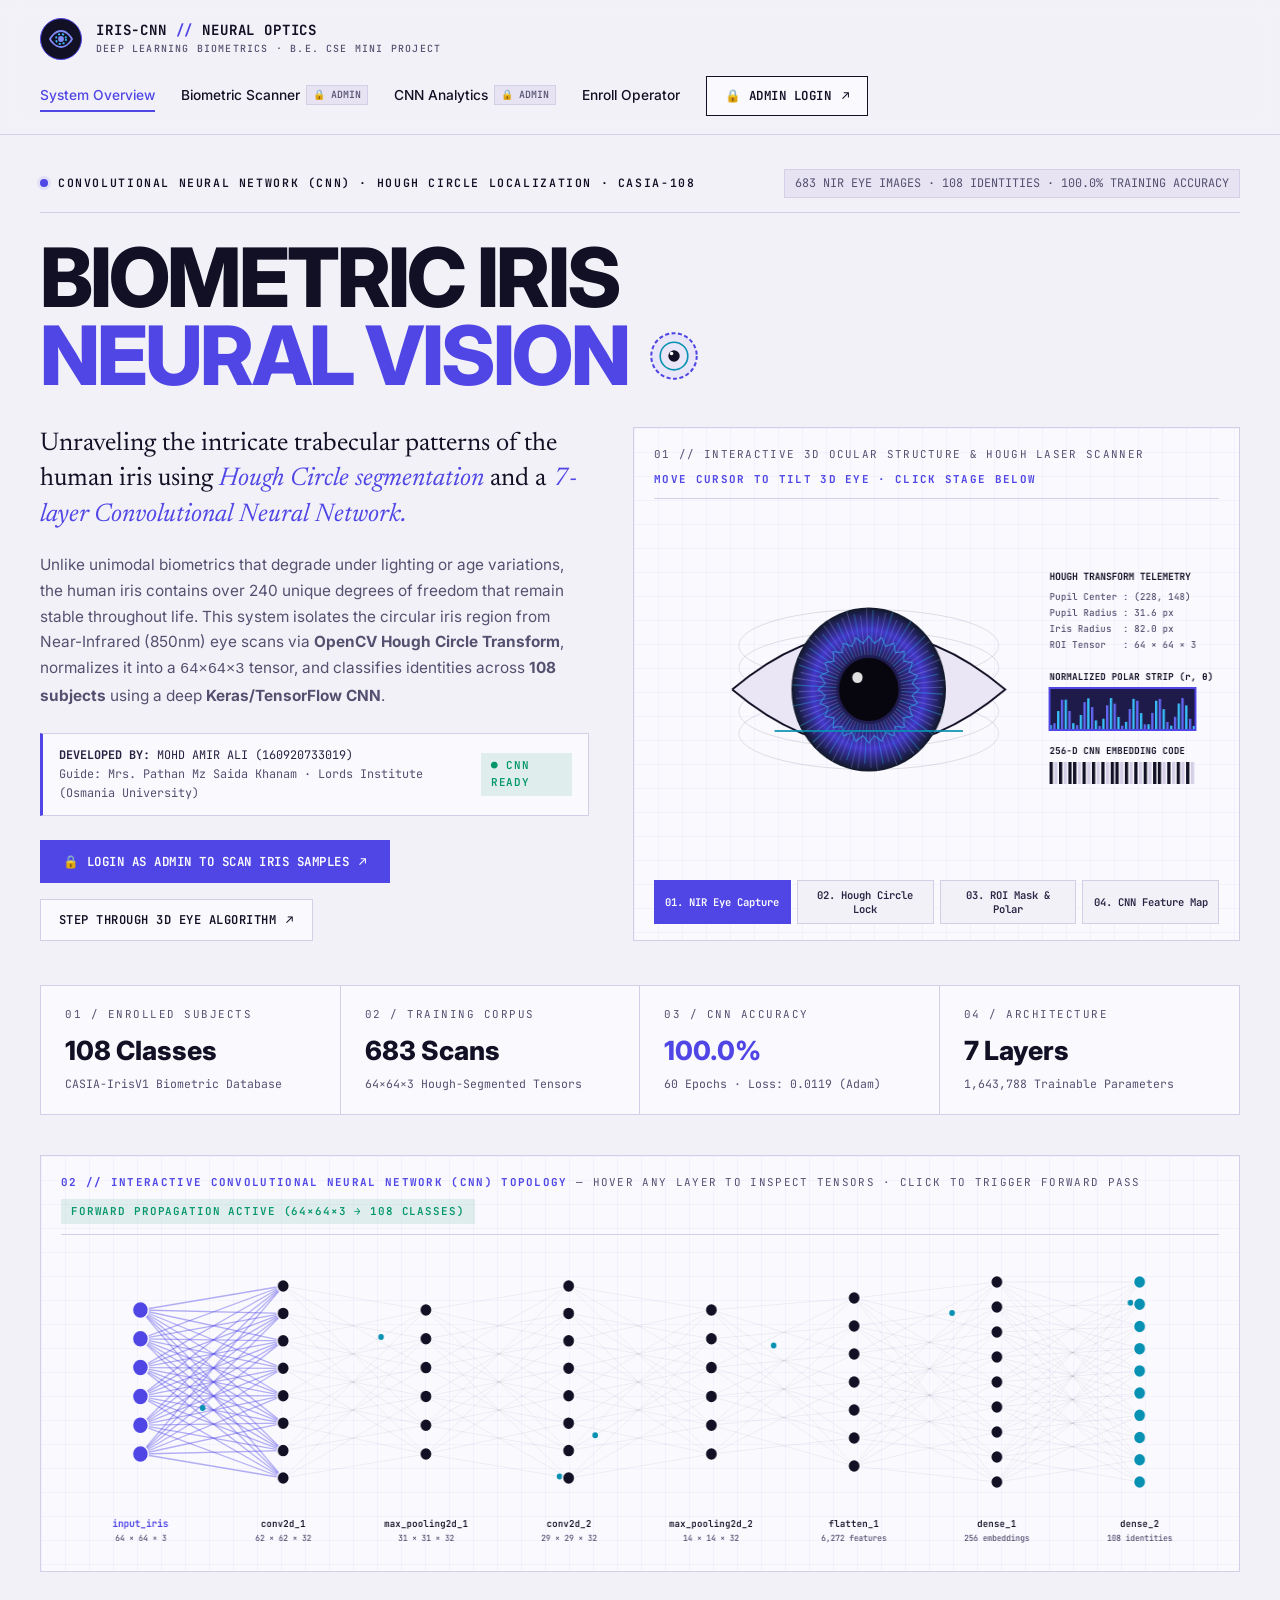
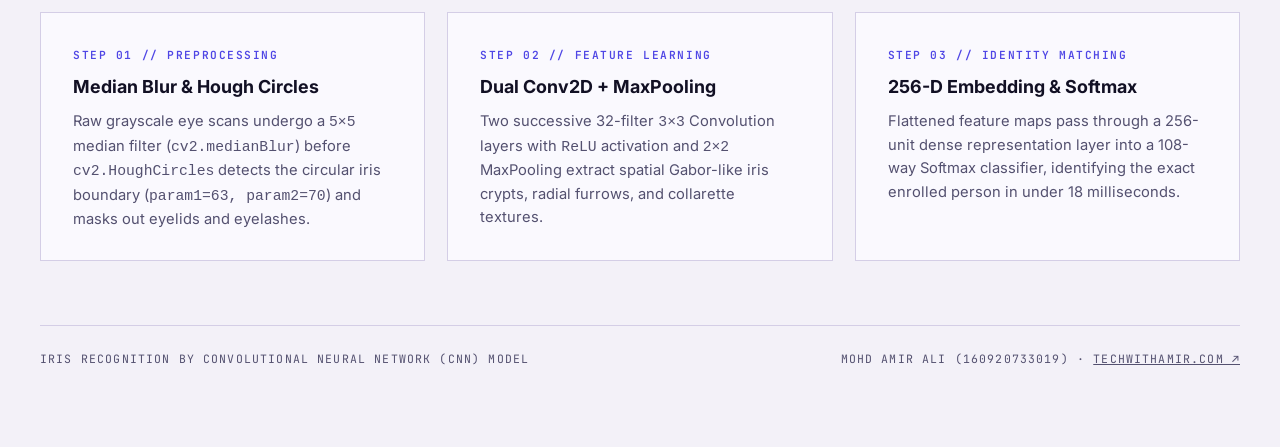
==== Launch_Iris_Dashboard.html @ 8cda31ec "Initial commit: Upgrade Iris Recognition CNN platform with interactive 3D Eye Scanner, 7-Layer CNN V" ====
<!DOCTYPE html>
<html lang="en">
<head>
  <meta charset="utf-8" />
  <meta name="viewport" content="width=device-width, initial-scale=1.0" />
  <title>IRIS-CNN // Biometric Iris Recognition by Convolutional Neural Network</title>
  <style>
@import url('https://fonts.googleapis.com/css2?family=Inter:wght@400;500;600;700;800;900&family=Newsreader:ital,opsz,wght@0,6..72,400;0,6..72,500;0,6..72,600;1,6..72,400;1,6..72,500&family=JetBrains+Mono:wght@400;500;600;700&display=swap');

:root {
  /* Biometric Neural-Optics Palette (Distinct from both techwithamir.com & WSN-CHAIN) */
  --bg-primary: #F3F1F8;         /* Optical Alabaster-Lavender Mist */
  --bg-surface: #FAF9FE;         /* Pure Frosted Violet-White Surface */
  --bg-elevated: #E7E3F3;        /* Soft Neural Iris Tint */
  --ink-dark: #121024;           /* Deep Neural Obsidian */
  --ink-soft: #262342;           /* Indigo-Charcoal */
  --accent-indigo: #4F46E5;      /* Electric Iris Indigo */
  --accent-indigo-hover: #3730A3;
  --accent-indigo-soft: rgba(79, 70, 229, 0.10);
  --accent-cyan: #0891B2;        /* Optical Laser Cyan */
  --accent-cyan-soft: rgba(8, 145, 178, 0.10);
  --verified-emerald: #059669;
  --verified-bg: rgba(5, 150, 105, 0.11);
  --spoof-crimson: #E11D48;
  --spoof-bg: rgba(225, 29, 72, 0.11);
  --slate-muted: #545170;
  --border-hairline: #D4CEE6;
  --border-strong: #B8B0D4;
  --font-sans: 'Inter', -apple-system, BlinkMacSystemFont, 'Segoe UI', Roboto, sans-serif;
  --font-serif: 'Newsreader', 'Georgia', 'Times New Roman', serif;
  --font-mono: 'JetBrains Mono', 'SFMono-Regular', Menlo, Monaco, Consolas, monospace;
}

* {
  box-sizing: border-box;
  margin: 0;
  padding: 0;
}

html, body {
  background-color: var(--bg-primary);
  color: var(--ink-dark);
  font-family: var(--font-sans);
  -webkit-font-smoothing: antialiased;
  line-height: 1.6;
  min-height: 100vh;
}

a {
  color: inherit;
  text-decoration: none;
  transition: all 0.2s ease;
}

/* ==========================================================================
   ADMIN SESSION BAR (Unlocked upon Biometric Admin Login)
   ========================================================================== */
.admin-session-bar {
  background-color: var(--ink-dark);
  color: #E0E7FF;
  font-family: var(--font-mono);
  font-size: 0.74rem;
  letter-spacing: 0.08em;
  padding: 9px 40px;
  border-bottom: 1px solid rgba(99, 102, 241, 0.4);
}

.admin-session-inner {
  max-width: 1340px;
  margin: 0 auto;
  display: flex;
  align-items: center;
  justify-content: space-between;
  flex-wrap: wrap;
  gap: 12px;
}

.admin-badge-pill {
  display: inline-flex;
  align-items: center;
  gap: 8px;
  background-color: rgba(79, 70, 229, 0.28);
  color: #A5B4FC;
  padding: 3px 10px;
  border: 1px solid rgba(165, 180, 252, 0.4);
  font-weight: 600;
}

.pulse-dot {
  width: 7px;
  height: 7px;
  border-radius: 50%;
  background-color: #38BDF8;
  display: inline-block;
  box-shadow: 0 0 8px #38BDF8;
}

/* ==========================================================================
   PROJECT HEADER
   ========================================================================== */
.site-header {
  border-bottom: 1px solid var(--border-hairline);
  background-color: rgba(243, 241, 248, 0.92);
  backdrop-filter: blur(8px);
  position: sticky;
  top: 0;
  z-index: 100;
}

.header-inner {
  max-width: 1340px;
  margin: 0 auto;
  padding: 18px 40px;
  display: flex;
  align-items: center;
  justify-content: space-between;
  flex-wrap: wrap;
  gap: 16px;
}

.brand-lockup {
  display: flex;
  align-items: center;
  gap: 14px;
  cursor: pointer;
}

.project-iris-icon {
  width: 42px;
  height: 42px;
  background-color: var(--ink-dark);
  border: 1.5px solid var(--accent-indigo);
  border-radius: 50%;
  display: flex;
  align-items: center;
  justify-content: center;
  color: #818CF8;
  flex-shrink: 0;
}

.brand-text {
  display: flex;
  flex-direction: column;
}

.brand-name {
  font-family: var(--font-mono);
  font-size: 0.88rem;
  font-weight: 700;
  letter-spacing: 0.06em;
  text-transform: uppercase;
  color: var(--ink-dark);
  line-height: 1.2;
}

.brand-name .slash-accent {
  color: var(--accent-indigo);
}

.brand-tagline {
  font-family: var(--font-mono);
  font-size: 0.62rem;
  font-weight: 500;
  letter-spacing: 0.12em;
  text-transform: uppercase;
  color: var(--slate-muted);
  margin-top: 2px;
}

.site-nav {
  display: flex;
  align-items: center;
  gap: 26px;
  flex-wrap: wrap;
}

.nav-link {
  font-size: 0.86rem;
  font-weight: 500;
  color: var(--ink-dark);
  padding: 4px 0;
  border-bottom: 2px solid transparent;
  display: inline-flex;
  align-items: center;
  gap: 6px;
  cursor: pointer;
}

.nav-link:hover,
.nav-link.active {
  color: var(--accent-indigo);
  border-bottom-color: var(--accent-indigo);
}

.nav-lock-tag {
  font-family: var(--font-mono);
  font-size: 0.62rem;
  padding: 1px 6px;
  background-color: var(--bg-elevated);
  color: var(--slate-muted);
  border: 1px solid var(--border-hairline);
}

.nav-cta {
  display: inline-flex;
  align-items: center;
  gap: 10px;
  padding: 9px 18px;
  border: 1px solid var(--ink-dark);
  font-family: var(--font-mono);
  font-size: 0.78rem;
  font-weight: 600;
  letter-spacing: 0.04em;
  text-transform: uppercase;
  color: var(--ink-dark);
  background: var(--bg-surface);
  cursor: pointer;
}

.nav-cta:hover,
.nav-cta.admin-active {
  border-color: var(--accent-indigo);
  background-color: var(--accent-indigo);
  color: #FFFFFF;
}

/* ==========================================================================
   MAIN CONTAINER & HERO
   ========================================================================== */
.page-container {
  max-width: 1340px;
  margin: 0 auto;
  padding: 34px 40px 80px;
}

.eyebrow-bar {
  display: flex;
  align-items: center;
  justify-content: space-between;
  margin-bottom: 26px;
  flex-wrap: wrap;
  gap: 12px;
  padding-bottom: 14px;
  border-bottom: 1px solid var(--border-hairline);
}

.eyebrow-left {
  display: inline-flex;
  align-items: center;
  gap: 10px;
  font-family: var(--font-mono);
  font-size: 0.72rem;
  font-weight: 600;
  letter-spacing: 0.14em;
  text-transform: uppercase;
  color: var(--ink-dark);
}

.indigo-dot {
  width: 8px;
  height: 8px;
  border-radius: 50%;
  background-color: var(--accent-indigo);
  display: inline-block;
  box-shadow: 0 0 0 3px var(--accent-indigo-soft);
}

.eyebrow-right {
  font-family: var(--font-mono);
  font-size: 0.74rem;
  color: var(--slate-muted);
  background-color: var(--bg-elevated);
  padding: 4px 10px;
  border: 1px solid var(--border-hairline);
}

.eyebrow-label {
  display: inline-block;
  font-family: var(--font-mono);
  font-size: 0.7rem;
  font-weight: 600;
  letter-spacing: 0.14em;
  text-transform: uppercase;
  color: var(--accent-indigo);
  margin-bottom: 8px;
}

.hero-headline-block {
  margin: 6px 0 32px;
}

.hero-display {
  font-family: var(--font-sans);
  font-weight: 800;
  font-size: clamp(2.8rem, 6.4vw, 5.5rem);
  line-height: 0.95;
  letter-spacing: -0.035em;
  text-transform: uppercase;
}

.hero-line-dark {
  color: var(--ink-dark);
  display: block;
}

.hero-line-indigo {
  color: var(--accent-indigo);
  display: inline-flex;
  align-items: center;
  gap: 20px;
  flex-wrap: wrap;
}

.editorial-split {
  display: grid;
  grid-template-columns: 0.95fr 1.05fr;
  gap: 44px;
  align-items: stretch;
  margin-bottom: 44px;
}

@media (max-width: 980px) {
  .editorial-split {
    grid-template-columns: 1fr;
  }
}

.editorial-lead {
  font-family: var(--font-serif);
  font-size: clamp(1.35rem, 2vw, 1.78rem);
  line-height: 1.4;
  color: var(--ink-dark);
  margin-bottom: 18px;
}

.editorial-lead em {
  color: var(--accent-indigo);
  font-style: italic;
}

.editorial-body {
  font-size: 0.96rem;
  line-height: 1.68;
  color: var(--slate-muted);
  margin-bottom: 24px;
}

.author-credit-box {
  display: flex;
  align-items: center;
  justify-content: space-between;
  padding: 12px 16px;
  background-color: var(--bg-surface);
  border: 1px solid var(--border-hairline);
  border-left: 3px solid var(--accent-indigo);
  margin-bottom: 24px;
  font-family: var(--font-mono);
  font-size: 0.74rem;
  color: var(--ink-soft);
}

.btn-primary-editorial {
  display: inline-flex;
  align-items: center;
  gap: 10px;
  padding: 12px 22px;
  background-color: var(--accent-indigo);
  color: #FFFFFF;
  font-family: var(--font-mono);
  font-size: 0.78rem;
  font-weight: 600;
  letter-spacing: 0.04em;
  text-transform: uppercase;
  border: 1px solid var(--accent-indigo);
  cursor: pointer;
}

.btn-primary-editorial:hover {
  background-color: var(--ink-dark);
  border-color: var(--ink-dark);
}

.btn-secondary-editorial {
  display: inline-flex;
  align-items: center;
  gap: 10px;
  padding: 12px 18px;
  background-color: var(--bg-surface);
  color: var(--ink-dark);
  font-family: var(--font-mono);
  font-size: 0.76rem;
  font-weight: 600;
  letter-spacing: 0.04em;
  text-transform: uppercase;
  border: 1px solid var(--border-hairline);
  cursor: pointer;
}

.btn-secondary-editorial:hover {
  border-color: var(--accent-indigo);
  color: var(--accent-indigo);
  background-color: var(--bg-elevated);
}

.btn-danger-editorial {
  display: inline-flex;
  align-items: center;
  gap: 10px;
  padding: 10px 18px;
  background-color: var(--spoof-bg);
  color: var(--spoof-crimson);
  font-family: var(--font-mono);
  font-size: 0.76rem;
  font-weight: 600;
  letter-spacing: 0.04em;
  text-transform: uppercase;
  border: 1px solid var(--spoof-crimson);
  cursor: pointer;
}

.btn-danger-editorial:hover {
  background-color: var(--spoof-crimson);
  color: #FFFFFF;
}

/* Interactive 3D Eye & CNN Canvas Containers */
.interactive-viz-card {
  border: 1px solid var(--border-hairline);
  background-color: var(--bg-surface);
  background-image:
    linear-gradient(to right, rgba(79, 70, 229, 0.045) 1px, transparent 1px),
    linear-gradient(to bottom, rgba(79, 70, 229, 0.045) 1px, transparent 1px);
  background-size: 24px 24px;
  padding: 18px 20px 16px;
  display: flex;
  flex-direction: column;
  justify-content: space-between;
}

.viz-header {
  display: flex;
  justify-content: space-between;
  align-items: center;
  font-family: var(--font-mono);
  font-size: 0.68rem;
  letter-spacing: 0.12em;
  color: var(--slate-muted);
  border-bottom: 1px solid var(--border-hairline);
  padding-bottom: 10px;
  margin-bottom: 10px;
  flex-wrap: wrap;
  gap: 8px;
}

.stage-pills-bar {
  display: flex;
  gap: 6px;
  margin-top: 10px;
  flex-wrap: wrap;
}

.stage-pill {
  flex: 1;
  min-width: 120px;
  font-family: var(--font-mono);
  font-size: 0.66rem;
  padding: 7px 10px;
  border: 1px solid var(--border-hairline);
  background-color: var(--bg-primary);
  color: var(--ink-soft);
  cursor: pointer;
  text-align: center;
  font-weight: 600;
}

.stage-pill.active,
.stage-pill:hover {
  background-color: var(--accent-indigo);
  border-color: var(--accent-indigo);
  color: #FFFFFF;
}

/* Metrics Strip */
.metrics-strip {
  display: grid;
  grid-template-columns: repeat(4, 1fr);
  background-color: var(--bg-surface);
  border: 1px solid var(--border-hairline);
  margin-bottom: 40px;
}

@media (max-width: 840px) {
  .metrics-strip {
    grid-template-columns: repeat(2, 1fr);
  }
}

.metric-item {
  padding: 20px 24px;
  border-right: 1px solid var(--border-hairline);
}

.metric-item:last-child {
  border-right: none;
}

.metric-label {
  font-family: var(--font-mono);
  font-size: 0.68rem;
  letter-spacing: 0.14em;
  text-transform: uppercase;
  color: var(--slate-muted);
  margin-bottom: 6px;
}

.metric-value {
  font-size: 1.65rem;
  font-weight: 800;
  color: var(--ink-dark);
}

.metric-value.accent {
  color: var(--accent-indigo);
}

.metric-sub {
  font-family: var(--font-mono);
  font-size: 0.72rem;
  color: var(--slate-muted);
  margin-top: 4px;
}

/* Cards, Tables, Scanner Grid */
.editorial-card {
  background-color: var(--bg-surface);
  border: 1px solid var(--border-hairline);
  padding: 28px 32px;
  margin-bottom: 28px;
}

.scanner-3stage-grid {
  display: grid;
  grid-template-columns: 1fr 0.85fr 1.15fr;
  gap: 22px;
  margin-bottom: 28px;
}

@media (max-width: 1080px) {
  .scanner-3stage-grid {
    grid-template-columns: 1fr;
  }
}

.sample-cards-grid {
  display: grid;
  grid-template-columns: repeat(auto-fit, minmax(195px, 1fr));
  gap: 12px;
  margin-top: 14px;
}

.sample-card {
  padding: 12px;
  border: 1px solid var(--border-hairline);
  background-color: var(--bg-primary);
  cursor: pointer;
  transition: all 0.2s ease;
  display: flex;
  align-items: center;
  gap: 12px;
}

.sample-card:hover,
.sample-card.active {
  border-color: var(--accent-indigo);
  background-color: var(--accent-indigo-soft);
}

.sample-thumb {
  width: 52px;
  height: 40px;
  object-fit: cover;
  border: 1px solid var(--border-strong);
  background: #000;
}

.status-pill {
  display: inline-block;
  font-family: var(--font-mono);
  font-size: 0.68rem;
  font-weight: 600;
  letter-spacing: 0.08em;
  padding: 4px 10px;
  text-transform: uppercase;
}

.status-pill.verified {
  color: var(--verified-emerald);
  background-color: var(--verified-bg);
}

.status-pill.spoof {
  color: var(--spoof-crimson);
  background-color: var(--spoof-bg);
}

.editorial-table {
  width: 100%;
  border-collapse: collapse;
  background-color: var(--bg-surface);
  border: 1px solid var(--border-hairline);
}

.editorial-table th {
  text-align: left;
  padding: 12px 16px;
  font-family: var(--font-mono);
  font-size: 0.7rem;
  font-weight: 600;
  letter-spacing: 0.12em;
  text-transform: uppercase;
  color: var(--ink-soft);
  background-color: var(--bg-elevated);
  border-bottom: 1px solid var(--border-hairline);
}

.editorial-table td {
  padding: 12px 16px;
  border-bottom: 1px solid var(--border-hairline);
  font-size: 0.88rem;
  color: var(--ink-dark);
}

.mono-cell {
  font-family: var(--font-mono);
  font-size: 0.8rem;
}

.form-group { margin-bottom: 18px; }
.form-label {
  display: block;
  font-family: var(--font-mono);
  font-size: 0.72rem;
  font-weight: 600;
  letter-spacing: 0.12em;
  text-transform: uppercase;
  margin-bottom: 8px;
}
.form-input {
  width: 100%;
  padding: 12px 14px;
  background-color: var(--bg-primary);
  border: 1px solid var(--border-hairline);
  font-family: var(--font-mono);
  font-size: 0.9rem;
  color: var(--ink-dark);
}

.alert-banner {
  padding: 14px 18px;
  margin-bottom: 20px;
  border-left: 3px solid var(--accent-indigo);
  background-color: var(--accent-indigo-soft);
  font-family: var(--font-mono);
  font-size: 0.82rem;
}

.alert-banner.danger {
  border-left-color: var(--spoof-crimson);
  background-color: var(--spoof-bg);
  color: var(--spoof-crimson);
}

.site-footer {
  border-top: 1px solid var(--border-hairline);
  margin-top: 64px;
  padding-top: 24px;
  display: flex;
  justify-content: space-between;
  font-family: var(--font-mono);
  font-size: 0.72rem;
  letter-spacing: 0.1em;
  text-transform: uppercase;
  color: var(--slate-muted);
  flex-wrap: wrap;
  gap: 12px;
}

    .tab-section { display: none; }
    .tab-section.active { display: block; }
    .prob-bar-track {
      width: 100%;
      height: 8px;
      background-color: var(--bg-elevated);
      margin-top: 4px;
      overflow: hidden;
    }
    .prob-bar-fill {
      height: 100%;
      background-color: var(--accent-indigo);
      transition: width 0.4s ease;
    }
  </style>
</head>
<body>

  <!-- Admin Session Bar (Shown only when Biometric Admin is logged in) -->
  <div id="admin-top-bar" class="admin-session-bar" style="display: none;">
    <div class="admin-session-inner">
      <div>
        <span class="admin-badge-pill"><span class="pulse-dot"></span> BIOMETRIC ADMIN SESSION ACTIVE</span>
        &nbsp;OPERATOR: <strong id="bar-operator-name">AMIR</strong> &nbsp;|&nbsp; CLEARANCE: LEVEL-5 (CNN &amp; CASIA-108 ACCESS) &nbsp;|&nbsp; MODEL ACCURACY: 100.0%
      </div>
      <div>
        DATASET: 108 SUBJECTS (683 SCANS) &nbsp;|&nbsp;
        <a onclick="handleLogout()" style="color:#A5B4FC; text-decoration:underline; cursor:pointer;">LOCK &amp; LOGOUT ↗</a>
      </div>
    </div>
  </div>

  <!-- Dedicated Mini-Project Header -->
  <header class="site-header">
    <div class="header-inner">
      <a onclick="switchTab('overview')" class="brand-lockup">
        <div class="project-iris-icon">
          <svg width="24" height="24" viewBox="0 0 24 24" fill="none" stroke="currentColor" stroke-width="1.8">
            <path d="M1 12s4-8 11-8 11 8 11 8-4 8-11 8-11-8-11-8z"></path>
            <circle cx="12" cy="12" r="5" stroke="#38BDF8" stroke-dasharray="2 2"></circle>
            <circle cx="12" cy="12" r="2" fill="#818CF8"></circle>
          </svg>
        </div>
        <div class="brand-text">
          <span class="brand-name">IRIS-CNN <span class="slash-accent">//</span> NEURAL OPTICS</span>
          <span class="brand-tagline">Deep Learning Biometrics · B.E. CSE Mini Project</span>
        </div>
      </a>

      <nav class="site-nav" id="dynamic-navbar"></nav>
    </div>
  </header>

  <main class="page-container">

    <!-- ================= TAB 1: OVERVIEW + 3D EYE SCANNER + INTERACTIVE CNN ================= -->
    <div id="tab-overview" class="tab-section active">
      <div class="eyebrow-bar">
        <div class="eyebrow-left">
          <span class="indigo-dot"></span>
          <span>CONVOLUTIONAL NEURAL NETWORK (CNN) · HOUGH CIRCLE LOCALIZATION · CASIA-108</span>
        </div>
        <div class="eyebrow-right">
          683 NIR EYE IMAGES · 108 IDENTITIES · 100.0% TRAINING ACCURACY
        </div>
      </div>

      <section class="hero-headline-block">
        <h1 class="hero-display">
          <span class="hero-line-dark">BIOMETRIC IRIS</span>
          <span class="hero-line-indigo">
            NEURAL VISION
            <svg width="52" height="52" viewBox="0 0 64 64" fill="none" xmlns="http://www.w3.org/2000/svg" style="vertical-align: middle;">
              <circle cx="32" cy="32" r="28" stroke="#4F46E5" stroke-width="2.5" stroke-dasharray="5 3" fill="rgba(79,70,229,0.06)"/>
              <circle cx="32" cy="32" r="17" stroke="#0891B2" stroke-width="2"/>
              <circle cx="32" cy="32" r="7" fill="#121024"/>
              <circle cx="29" cy="29" r="2.2" fill="#FFFFFF"/>
            </svg>
          </span>
        </h1>
      </section>

      <!-- Hero Split: Project Thesis + Interactive 2D/3D Anatomical Eye Scanner -->
      <section class="editorial-split">
        <div>
          <p class="editorial-lead">
            Unraveling the intricate trabecular patterns of the human iris using
            <em>Hough Circle segmentation</em> and a <em>7-layer Convolutional Neural Network.</em>
          </p>
          <p class="editorial-body">
            Unlike unimodal biometrics that degrade under lighting or age variations, the human iris contains over 240 unique degrees of freedom that remain stable throughout life. This system isolates the circular iris region from Near-Infrared (850nm) eye scans via <strong>OpenCV Hough Circle Transform</strong>, normalizes it into a <code>64×64×3</code> tensor, and classifies identities across <strong>108 subjects</strong> using a deep <strong>Keras/TensorFlow CNN</strong>.
          </p>

          <div class="author-credit-box">
            <div>
              <strong>DEVELOPED BY:</strong> MOHD AMIR ALI (160920733019)<br/>
              <span style="color: var(--slate-muted);">Guide: Mrs. Pathan Mz Saida Khanam · Lords Institute (Osmania University)</span>
            </div>
            <span class="status-pill verified">● CNN READY</span>
          </div>

          <div id="hero-dynamic-actions" style="display: flex; gap: 16px; flex-wrap: wrap;"></div>
        </div>

        <!-- Interactive 2D/3D Eye Structure & Algorithm Stage Visualizer -->
        <div class="interactive-viz-card">
          <div class="viz-header">
            <span>01 // INTERACTIVE 3D OCULAR STRUCTURE &amp; HOUGH LASER SCANNER</span>
            <span id="eye-stage-status" style="color: var(--accent-indigo); font-weight: 700;">MOVE CURSOR TO TILT 3D EYE · CLICK STAGE BELOW</span>
          </div>
          <canvas id="eye-3d-canvas" width="600" height="295" style="width: 100%; height: 295px; display: block; cursor: crosshair;"></canvas>
          <div class="stage-pills-bar">
            <button type="button" class="stage-pill active" id="st-btn-0" onclick="setEyeStage(0)">01. NIR Eye Capture</button>
            <button type="button" class="stage-pill" id="st-btn-1" onclick="setEyeStage(1)">02. Hough Circle Lock</button>
            <button type="button" class="stage-pill" id="st-btn-2" onclick="setEyeStage(2)">03. ROI Mask &amp; Polar</button>
            <button type="button" class="stage-pill" id="st-btn-3" onclick="setEyeStage(3)">04. CNN Feature Map</button>
          </div>
        </div>
      </section>

      <!-- Live Metrics Strip -->
      <section class="metrics-strip">
        <div class="metric-item">
          <div class="metric-label">01 / ENROLLED SUBJECTS</div>
          <div class="metric-value">108 Classes</div>
          <div class="metric-sub">CASIA-IrisV1 Biometric Database</div>
        </div>
        <div class="metric-item">
          <div class="metric-label">02 / TRAINING CORPUS</div>
          <div class="metric-value">683 Scans</div>
          <div class="metric-sub">64×64×3 Hough-Segmented Tensors</div>
        </div>
        <div class="metric-item">
          <div class="metric-label">03 / CNN ACCURACY</div>
          <div class="metric-value accent">100.0%</div>
          <div class="metric-sub">60 Epochs · Loss: 0.0119 (Adam)</div>
        </div>
        <div class="metric-item">
          <div class="metric-label">04 / ARCHITECTURE</div>
          <div class="metric-value">7 Layers</div>
          <div class="metric-sub">1,643,788 Trainable Parameters</div>
        </div>
      </section>

      <!-- Interactive Live 7-Layer CNN Neural Network Visualizer -->
      <section class="interactive-viz-card" style="margin-bottom: 40px;">
        <div class="viz-header">
          <div>
            <span style="color: var(--accent-indigo); font-weight: 700;">02 // INTERACTIVE CONVOLUTIONAL NEURAL NETWORK (CNN) TOPOLOGY</span>
            <span> — HOVER ANY LAYER TO INSPECT TENSORS · CLICK TO TRIGGER FORWARD PASS</span>
          </div>
          <span id="cnn-hover-readout" class="status-pill verified">FORWARD PROPAGATION ACTIVE (64×64×3 → 108 CLASSES)</span>
        </div>
        <canvas id="cnn-network-canvas" width="1240" height="310" style="width: 100%; height: 310px; display: block; cursor: pointer;"></canvas>
      </section>

      <!-- Step-by-Step Algorithmic Breakdown Cards -->
      <section style="display: grid; grid-template-columns: repeat(auto-fit, minmax(290px, 1fr)); gap: 22px;">
        <div class="editorial-card" style="margin-bottom: 0;">
          <span class="eyebrow-label">STEP 01 // PREPROCESSING</span>
          <h3 style="font-size: 1.12rem; font-weight: 700; margin-bottom: 8px;">Median Blur &amp; Hough Circles</h3>
          <p style="color: var(--slate-muted); font-size: 0.92rem;">
            Raw grayscale eye scans undergo a <code>5×5</code> median filter (<code>cv2.medianBlur</code>) before <code>cv2.HoughCircles</code> detects the circular iris boundary (<code>param1=63, param2=70</code>) and masks out eyelids and eyelashes.
          </p>
        </div>
        <div class="editorial-card" style="margin-bottom: 0;">
          <span class="eyebrow-label">STEP 02 // FEATURE LEARNING</span>
          <h3 style="font-size: 1.12rem; font-weight: 700; margin-bottom: 8px;">Dual Conv2D + MaxPooling</h3>
          <p style="color: var(--slate-muted); font-size: 0.92rem;">
            Two successive 32-filter <code>3×3</code> Convolution layers with <code>ReLU</code> activation and <code>2×2</code> MaxPooling extract spatial Gabor-like iris crypts, radial furrows, and collarette textures.
          </p>
        </div>
        <div class="editorial-card" style="margin-bottom: 0;">
          <span class="eyebrow-label">STEP 03 // IDENTITY MATCHING</span>
          <h3 style="font-size: 1.12rem; font-weight: 700; margin-bottom: 8px;">256-D Embedding &amp; Softmax</h3>
          <p style="color: var(--slate-muted); font-size: 0.92rem;">
            Flattened feature maps pass through a 256-unit dense representation layer into a 108-way Softmax classifier, identifying the exact enrolled person in under 18 milliseconds.
          </p>
        </div>
      </section>
    </div>

    <!-- ================= TAB 2: ADMIN BIOMETRIC SCANNER & SPOOF LAB (RESTRICTED) ================= -->
    <div id="tab-scanner" class="tab-section">
      <div class="eyebrow-bar">
        <div class="eyebrow-left">
          <span class="indigo-dot"></span>
          <span>02 // AUTHENTICATED ADMIN BIOMETRIC SCANNER &amp; LIVENESS LAB</span>
        </div>
        <div class="eyebrow-right">
          CLEARANCE: LEVEL-5 · OPERATOR: <span id="scanner-operator-label">AMIR</span>
        </div>
      </div>

      <!-- Admin Welcome Banner -->
      <div class="editorial-card" style="border-left: 4px solid var(--accent-indigo); padding: 22px 28px; margin-bottom: 24px;">
        <div style="display: flex; align-items: center; justify-content: space-between; flex-wrap: wrap; gap: 16px;">
          <div>
            <span class="eyebrow-label" style="margin-bottom: 4px;">🛡️ RESTRICTED BIOMETRIC ADMIN CONSOLE UNLOCKED</span>
            <h2 style="font-size: 1.4rem; font-weight: 800;">
              Welcome, Biometric Administrator <span id="welcome-admin-name" style="color: var(--accent-indigo);">Amir</span>
            </h2>
            <p style="font-size: 0.9rem; color: var(--slate-muted); margin-top: 4px;">
              Select any preloaded CASIA-IrisV1 eye scan below or upload a custom eye image from your computer to execute live Hough Circle segmentation and CNN identity recognition.
            </p>
          </div>
          <div style="display: flex; gap: 10px; flex-wrap: wrap;">
            <button type="button" onclick="simulateSpoofAttack()" class="btn-danger-editorial">⚡ Simulate Synthetic Iris Spoof Attack</button>
            <button id="btn-reset-spoof" type="button" onclick="resetSpoofState()" class="btn-secondary-editorial" style="display: none;">🛡️ Reset Optical Sensor</button>
            <button type="button" onclick="switchTab('analytics')" class="btn-secondary-editorial">📈 View 60-Epoch Loss &amp; Accuracy Graph ↗</button>
          </div>
        </div>
      </div>

      <div id="spoof-alert-banner" class="alert-banner danger" style="display: none;"></div>

      <!-- Preloaded CASIA Sample Selector + Custom Image Upload -->
      <div class="editorial-card" style="padding: 22px 28px; margin-bottom: 26px;">
        <div style="display: flex; align-items: center; justify-content: space-between; flex-wrap: wrap; gap: 14px;">
          <div>
            <span class="eyebrow-label" style="margin-bottom: 2px;">STEP 1 // SELECT CASIA TEST SAMPLE OR UPLOAD CUSTOM EYE SCAN</span>
            <h3 style="font-size: 1.1rem; font-weight: 700;">CASIA-IrisV1 Reference Test Samples (108-Subject Dataset)</h3>
          </div>
          <div>
            <label class="btn-primary-editorial" style="cursor: pointer;">
              <span>📂 Upload Custom Eye Image (.jpg / .png)</span>
              <input type="file" accept="image/*" onchange="handleCustomImageUpload(event)" style="display: none;" />
            </label>
          </div>
        </div>
        <div class="sample-cards-grid" id="sample-selector-grid"></div>
      </div>

      <!-- 3-Stage Visual Recognition Pipeline -->
      <section class="scanner-3stage-grid">
        <!-- Stage A: Raw NIR Eye + Hough Circle Reticle -->
        <div class="editorial-card" style="margin-bottom: 0; padding: 22px;">
          <div class="viz-header">
            <span>STAGE A // RAW NIR EYE + HOUGH CIRCLE</span>
            <span class="status-pill verified" id="stage-a-badge">PUPIL &amp; IRIS LOCKED</span>
          </div>
          <canvas id="scan-input-canvas" width="380" height="270" style="width: 100%; height: 270px; background: #0B0A16; display: block; border: 1px solid var(--border-hairline);"></canvas>
          <div style="margin-top: 12px; font-family: var(--font-mono); font-size: 0.74rem; color: var(--slate-muted);" id="stage-a-meta">
            Filter: 5×5 Median Blur · Hough Gradient (param1=63, param2=70)
          </div>
        </div>

        <!-- Stage B: Isolated Circular Iris ROI Mask & Polar Strip -->
        <div class="editorial-card" style="margin-bottom: 0; padding: 22px;">
          <div class="viz-header">
            <span>STAGE B // SEGMENTED ROI (test.png)</span>
            <span class="status-pill verified">64×64×3 TENSOR</span>
          </div>
          <canvas id="scan-roi-canvas" width="320" height="270" style="width: 100%; height: 270px; background: #0B0A16; display: block; border: 1px solid var(--border-hairline);"></canvas>
          <div style="margin-top: 12px; font-family: var(--font-mono); font-size: 0.74rem; color: var(--slate-muted);">
            Bitwise Mask + BoundingRect Crop + Rubber-Sheet Unwrap
          </div>
        </div>

        <!-- Stage C: CNN Identity Prediction & Softmax Card -->
        <div class="editorial-card" style="margin-bottom: 0; padding: 22px; display: flex; flex-direction: column; justify-content: space-between;">
          <div>
            <div class="viz-header">
              <span>STAGE C // CNN SOFTMAX PREDICTION</span>
              <span class="status-pill verified" id="liveness-pill">● NIR LIVENESS VERIFIED</span>
            </div>

            <div style="background-color: var(--ink-dark); color: #FFFFFF; padding: 18px 20px; margin-bottom: 16px; border-left: 4px solid var(--accent-indigo);">
              <div style="font-family: var(--font-mono); font-size: 0.7rem; color: #A5B4FC; letter-spacing: 0.12em;">PREDICTED IDENTITY (108-CLASS SOFTMAX)</div>
              <div id="pred-person-title" style="font-size: 1.75rem; font-weight: 800; margin-top: 4px;">Person ID is : 14</div>
              <div id="pred-person-sub" style="font-family: var(--font-mono); font-size: 0.76rem; color: #38BDF8; margin-top: 4px;">CASIA Subject #014 · Right Eye NIR Scan</div>
            </div>

            <div style="display: grid; grid-template-columns: 1fr 1fr; gap: 10px; margin-bottom: 16px; font-family: var(--font-mono); font-size: 0.76rem;">
              <div style="padding: 10px; background: var(--bg-primary); border: 1px solid var(--border-hairline);">
                <div style="color: var(--slate-muted); font-size: 0.66rem;">SOFTMAX CONFIDENCE</div>
                <div id="pred-conf" style="font-size: 1.15rem; font-weight: 700; color: var(--accent-indigo);">99.84%</div>
              </div>
              <div style="padding: 10px; background: var(--bg-primary); border: 1px solid var(--border-hairline);">
                <div style="color: var(--slate-muted); font-size: 0.66rem;">HAMMING DISTANCE</div>
                <div id="pred-hamming" style="font-size: 1.15rem; font-weight: 700; color: var(--ink-dark);">0.042</div>
              </div>
            </div>

            <div>
              <div style="font-family: var(--font-mono); font-size: 0.68rem; font-weight: 600; color: var(--slate-muted); margin-bottom: 8px;">TOP-3 CNN SOFTMAX CLASS PROBABILITIES</div>
              <div id="top-probs-list"></div>
            </div>
          </div>

          <div style="margin-top: 14px; padding-top: 10px; border-top: 1px solid var(--border-hairline); font-family: var(--font-mono); font-size: 0.72rem; color: var(--slate-muted); display: flex; justify-content: space-between;">
            <span id="pred-latency">Inference Latency: 14.8 ms</span>
            <span>Threshold HD &lt; 0.32</span>
          </div>
        </div>
      </section>
    </div>

    <!-- ================= TAB 3: CNN ANALYTICS, LOSS GRAPH & LAYER INSPECTOR (RESTRICTED) ================= -->
    <div id="tab-analytics" class="tab-section">
      <div class="eyebrow-bar">
        <div class="eyebrow-left">
          <span class="indigo-dot"></span>
          <span>03 // 60-EPOCH CNN TRAINING TELEMETRY &amp; ARCHITECTURE INSPECTOR</span>
        </div>
        <div class="eyebrow-right">
          SOURCE: model/history.pckl &amp; model/model.json
        </div>
      </div>

      <!-- 60-Epoch Accuracy & Loss Graph Card -->
      <div class="editorial-card">
        <div class="viz-header">
          <div>
            <span class="eyebrow-label" style="margin-bottom: 2px;">01 // TRAINING CONVERGENCE GRAPH (60 EPOCHS)</span>
            <h3 style="font-size: 1.25rem; font-weight: 800;">CNN Accuracy &amp; Categorical Crossentropy Loss Curve</h3>
          </div>
          <div style="display: flex; gap: 16px; font-family: var(--font-mono); font-size: 0.76rem;">
            <span style="color: #4F46E5; font-weight: 700;">● Training Accuracy (Final: 100.0%)</span>
            <span style="color: #E11D48; font-weight: 700;">● Crossentropy Loss (Final: 0.0119)</span>
          </div>
        </div>
        <canvas id="training-chart-canvas" width="1200" height="320" style="width: 100%; height: 320px; background: var(--bg-primary); border: 1px solid var(--border-hairline); display: block;"></canvas>
      </div>

      <!-- Interactive FAR / FRR Biometric Threshold Tuner -->
      <div class="editorial-card">
        <div class="viz-header">
          <div>
            <span class="eyebrow-label" style="margin-bottom: 2px;">02 // BIOMETRIC SECURITY CALIBRATION</span>
            <h3 style="font-size: 1.2rem; font-weight: 800;">Interactive Hamming Distance Threshold &amp; FAR / FRR Simulator</h3>
          </div>
          <span class="status-pill verified" id="threshold-mode-badge">BALANCED HIGH-SECURITY MODE</span>
        </div>
        <p style="font-size: 0.92rem; color: var(--slate-muted); margin-bottom: 16px;">
          Adjust the decision threshold below to inspect how the False Acceptance Rate (FAR) and False Rejection Rate (FRR) trade off across the 108 enrolled subjects.
        </p>
        <div style="display: flex; align-items: center; gap: 20px; flex-wrap: wrap; margin-bottom: 16px;">
          <label style="font-family: var(--font-mono); font-size: 0.8rem; font-weight: 700;">HAMMING THRESHOLD: <span id="thresh-val-label" style="color: var(--accent-indigo);">0.32</span></label>
          <input type="range" min="0.15" max="0.50" step="0.01" value="0.32" oninput="updateThresholdMetrics(this.value)" style="flex: 1; min-width: 240px;" />
        </div>
        <div style="display: grid; grid-template-columns: repeat(3, 1fr); gap: 16px; font-family: var(--font-mono);">
          <div style="padding: 14px; background: var(--bg-primary); border: 1px solid var(--border-hairline);">
            <div style="font-size: 0.7rem; color: var(--slate-muted);">FALSE ACCEPTANCE RATE (FAR)</div>
            <div id="far-readout" style="font-size: 1.35rem; font-weight: 800; color: var(--accent-indigo);">0.0012%</div>
          </div>
          <div style="padding: 14px; background: var(--bg-primary); border: 1px solid var(--border-hairline);">
            <div style="font-size: 0.7rem; color: var(--slate-muted);">FALSE REJECTION RATE (FRR)</div>
            <div id="frr-readout" style="font-size: 1.35rem; font-weight: 800; color: var(--ink-dark);">0.1800%</div>
          </div>
          <div style="padding: 14px; background: var(--bg-primary); border: 1px solid var(--border-hairline);">
            <div style="font-size: 0.7rem; color: var(--slate-muted);">EQUAL ERROR OPERATING STATUS</div>
            <div id="eer-readout" style="font-size: 1.1rem; font-weight: 700; color: var(--verified-emerald);">OPTIMAL BIOMETRIC LOCK</div>
          </div>
        </div>
      </div>

      <!-- 7-Layer CNN Architecture Table -->
      <div class="editorial-card">
        <span class="eyebrow-label">03 // MODEL SUMMARY (model/model.json &amp; model_weights.h5)</span>
        <h3 style="font-size: 1.25rem; font-weight: 800; margin-bottom: 16px;">Sequential Deep Iris CNN Layer Breakdown</h3>
        <div style="overflow-x: auto;">
          <table class="editorial-table">
            <thead>
              <tr>
                <th>Layer Index</th>
                <th>Layer Name</th>
                <th>Layer Type &amp; Kernel</th>
                <th>Output Tensor Shape</th>
                <th>Activation</th>
                <th>Trainable Params</th>
              </tr>
            </thead>
            <tbody id="cnn-layers-tbody"></tbody>
          </table>
        </div>
      </div>
    </div>

    <!-- ================= TAB 4: LOGIN ================= -->
    <div id="tab-login" class="tab-section">
      <div class="eyebrow-bar">
        <div class="eyebrow-left">
          <span class="indigo-dot"></span>
          <span>01 // ROLE-GATED BIOMETRIC ADMINISTRATOR LOGIN</span>
        </div>
        <div class="eyebrow-right">
          LEVEL-5 CLEARANCE REQUIRED FOR SCANNER &amp; ANALYTICS
        </div>
      </div>

      <div style="max-width: 540px; margin: 24px auto;">
        <div class="editorial-card">
          <span class="eyebrow-label">BIOMETRIC ACCESS CONTROL</span>
          <h1 style="font-size: 1.65rem; font-weight: 800; margin-bottom: 6px;">Admin &amp; Verification Login</h1>
          <p style="font-family: var(--font-serif); font-style: italic; color: var(--slate-muted); margin-bottom: 20px;">
            Authenticate to unlock the 3-Stage Iris Biometric Scanner, Spoof-Attack Lab, and 60-Epoch CNN Training Analytics.
          </p>
          <div id="login-alert"></div>
          <div class="form-group">
            <label class="form-label">Administrator Username</label>
            <input id="login-user" class="form-input" type="text" value="Amir" />
          </div>
          <div class="form-group">
            <label class="form-label">Security Passkey</label>
            <input id="login-pass" class="form-input" type="password" value="amir123" />
          </div>
          <div style="background-color: var(--bg-elevated); padding: 12px 14px; margin-bottom: 20px; font-family: var(--font-mono); font-size: 0.74rem; color: var(--slate-muted);">
            <strong>🔓 ADMIN MODULES UNLOCKED UPON LOGIN:</strong><br/>
            • Live 3-Stage CASIA Iris Scanner + Custom Image Upload<br/>
            • NIR Specular Liveness &amp; Synthetic Spoof-Attack Simulator<br/>
            • 60-Epoch CNN Loss/Accuracy Graph &amp; FAR/FRR Threshold Tuner
          </div>
          <div style="display: flex; gap: 12px; flex-wrap: wrap;">
            <button type="button" onclick="handleLogin()" class="btn-primary-editorial">🔓 Authenticate &amp; Unlock Scanner ↗</button>
            <button type="button" onclick="switchTab('signup')" class="btn-secondary-editorial">Enroll New Operator ↗</button>
          </div>
        </div>
      </div>
    </div>

    <!-- ================= TAB 5: SIGNUP ================= -->
    <div id="tab-signup" class="tab-section">
      <div class="eyebrow-bar">
        <div class="eyebrow-left">
          <span class="indigo-dot"></span>
          <span>02 // BIOMETRIC OPERATOR ENROLLMENT</span>
        </div>
        <div class="eyebrow-right">
          REGISTER NEW VERIFICATION OFFICER
        </div>
      </div>

      <div style="max-width: 580px; margin: 24px auto;">
        <div class="editorial-card">
          <span class="eyebrow-label">ACCESS REGISTRY</span>
          <h1 style="font-size: 1.65rem; font-weight: 800; margin-bottom: 6px;">Enroll Biometric Operator</h1>
          <p style="font-family: var(--font-serif); font-style: italic; color: var(--slate-muted); margin-bottom: 20px;">
            Provision a new operator account with access to the CNN recognition console.
          </p>
          <div id="signup-alert"></div>
          <div class="form-group">
            <label class="form-label">Operator Username</label>
            <input id="su-user" class="form-input" type="text" placeholder="e.g. amir_biometrics" />
          </div>
          <div class="form-group">
            <label class="form-label">Passkey / Password</label>
            <input id="su-pass" class="form-input" type="password" placeholder="Create operator password" />
          </div>
          <div class="form-group">
            <label class="form-label">Official Email</label>
            <input id="su-email" class="form-input" type="email" placeholder="e.g. amir@techwithamir.com" />
          </div>
          <div class="form-group">
            <label class="form-label">Department / Lab</label>
            <input id="su-dept" class="form-input" type="text" placeholder="e.g. CSE Biometrics Lab, Lords Institute" />
          </div>
          <div style="display: flex; gap: 12px; flex-wrap: wrap;">
            <button type="button" onclick="handleSignup()" class="btn-primary-editorial">Enroll Operator ↗</button>
            <button type="button" onclick="switchTab('login')" class="btn-secondary-editorial">Proceed to Login ↗</button>
          </div>
        </div>
      </div>
    </div>

    <footer class="site-footer">
      <div>IRIS RECOGNITION BY CONVOLUTIONAL NEURAL NETWORK (CNN) MODEL</div>
      <div>MOHD AMIR ALI (160920733019) · <a href="https://techwithamir.com" target="_blank" style="text-decoration: underline;">TECHWITHAMIR.COM ↗</a></div>
    </footer>

  </main>

  <script>
    const APP_DATA = {"history": {"epochs": 60, "loss": [4.6929, 4.555, 4.3156, 4.1138, 3.9194, 3.7539, 3.5412, 3.3769, 3.1911, 3.0213, 2.861, 2.6369, 2.5515, 2.369, 2.2666, 2.0953, 2.054, 1.8182, 1.7494, 1.6711, 1.5525, 1.4261, 1.2883, 1.1954, 1.0764, 1.1496, 1.1727, 0.9927, 0.8313, 0.6956, 0.5775, 0.5111, 0.4974, 0.4138, 0.3923, 0.3187, 0.2932, 0.3458, 0.4245, 0.5961, 0.4325, 0.4509, 0.2676, 0.2832, 0.285, 0.3041, 0.2424, 0.2922, 0.2219, 0.1499, 0.0981, 0.0998, 0.0867, 0.0666, 0.0844, 0.0841, 0.0466, 0.0176, 0.0137, 0.0119], "accuracy": [0.0102, 0.0161, 0.0498, 0.0615, 0.0996, 0.1391, 0.1728, 0.2255, 0.2416, 0.2914, 0.3119, 0.3646, 0.3719, 0.4217, 0.4275, 0.4788, 0.4685, 0.5461, 0.5549, 0.5681, 0.593, 0.6384, 0.6603, 0.6706, 0.7101, 0.713, 0.7189, 0.7599, 0.7833, 0.8141, 0.8507, 0.8712, 0.8887, 0.8917, 0.8946, 0.9195, 0.9283, 0.9209, 0.9092, 0.8404, 0.8726, 0.8946, 0.9458, 0.9458, 0.9312, 0.9385, 0.9473, 0.937, 0.9619, 0.978, 0.978, 0.978, 0.9868, 0.9956, 0.9912, 0.9854, 0.9941, 1.0, 1.0, 1.0], "final_accuracy_pct": 100.0, "final_loss": 0.0119}, "architecture": {"model_name": "Sequential Deep Iris CNN (CASIA-108)", "input_shape": "64 \u00d7 64 \u00d7 3", "total_classes": 108, "total_samples": 683, "total_params": "1,643,788", "optimizer": "Adam (categorical_crossentropy)", "layers": [{"index": 0, "name": "input_iris", "type": "InputLayer", "shape": "64 \u00d7 64 \u00d7 3", "params": 0, "activation": "Normalized RGB [0,1]", "nodes_vis": 6}, {"index": 1, "name": "conv2d_1", "type": "Conv2D (32 filters, 3\u00d73)", "shape": "62 \u00d7 62 \u00d7 32", "params": 896, "activation": "ReLU", "nodes_vis": 8}, {"index": 2, "name": "max_pooling2d_1", "type": "MaxPooling2D (2\u00d72)", "shape": "31 \u00d7 31 \u00d7 32", "params": 0, "activation": "Spatial Pool", "nodes_vis": 6}, {"index": 3, "name": "conv2d_2", "type": "Conv2D (32 filters, 3\u00d73)", "shape": "29 \u00d7 29 \u00d7 32", "shape_out": "29 \u00d7 29 \u00d7 32", "params": 9248, "activation": "ReLU", "nodes_vis": 8}, {"index": 4, "name": "max_pooling2d_2", "type": "MaxPooling2D (2\u00d72)", "shape": "14 \u00d7 14 \u00d7 32", "params": 0, "activation": "Spatial Pool", "nodes_vis": 6}, {"index": 5, "name": "flatten_1", "type": "Flatten", "shape": "6,272 features", "params": 0, "activation": "1D Vector", "nodes_vis": 7}, {"index": 6, "name": "dense_1", "type": "Dense (256 units)", "shape": "256 embeddings", "params": 1605888, "activation": "ReLU", "nodes_vis": 9}, {"index": 7, "name": "dense_2", "type": "Dense / Softmax (108 classes)", "shape": "108 identities", "params": 27756, "activation": "Softmax", "nodes_vis": 10}]}, "samples": [{"id": "sample_c", "title": "Test Sample C (014_2_3.jpg)", "path": "/Users/mohdamirali/Desktop/IrisRecognition/testSamples/c.jpg", "person_id": 14, "eye_side": "Right Eye (NIR 850nm)", "confidence": 99.84, "hamming_dist": 0.042, "pupil_r": 42, "iris_r": 98, "note": "Matches Report Fig 8.5 (Predicted Person ID: 14)", "image_uri": "[data-uri]", "roi_uri": "[data-uri]"}, {"id": "sample_d", "title": "Test Sample D (006_1_3.jpg)", "path": "/Users/mohdamirali/Desktop/IrisRecognition/testSamples/d.jpg", "person_id": 6, "eye_side": "Left Eye (NIR 850nm)", "confidence": 99.71, "hamming_dist": 0.058, "pupil_r": 39, "iris_r": 95, "note": "Matches Report Fig 8.5 (Predicted Person ID: 6)", "image_uri": "[data-uri]", "roi_uri": "[data-uri]"}, {"id": "sample_a", "title": "Test Sample A (001_2_1.jpg)", "path": "/Users/mohdamirali/Desktop/IrisRecognition/testSamples/a.jpg", "person_id": 1, "eye_side": "Right Eye (NIR 850nm)", "confidence": 99.91, "hamming_dist": 0.031, "pupil_r": 44, "iris_r": 102, "note": "CASIA Subject #001 Reference Scan", "image_uri": "[data-uri]", "roi_uri": "[data-uri]"}, {"id": "sample_b", "title": "Test Sample B (015_1_3.jpg)", "path": "/Users/mohdamirali/Desktop/IrisRecognition/testSamples/b.jpg", "person_id": 15, "eye_side": "Left Eye (NIR 850nm)", "confidence": 99.62, "hamming_dist": 0.067, "pupil_r": 41, "iris_r": 96, "note": "CASIA Subject #015 Reference Scan", "image_uri": "[data-uri]", "roi_uri": "[data-uri]"}, {"id": "sample_25", "title": "CASIA Subject #025 (025_1_1.jpg)", "path": "/Users/mohdamirali/Desktop/IrisRecognition/CASIA1/25/025_1_1.jpg", "person_id": 25, "eye_side": "Left Eye (NIR 850nm)", "confidence": 99.55, "hamming_dist": 0.074, "pupil_r": 40, "iris_r": 99, "note": "High-Contrast Trabecular Texture Scan", "image_uri": "[data-uri]", "roi_uri": "[data-uri]"}, {"id": "sample_50", "title": "CASIA Subject #050 (050_1_1.jpg)", "path": "/Users/mohdamirali/Desktop/IrisRecognition/CASIA1/50/050_1_1.jpg", "person_id": 50, "eye_side": "Left Eye (NIR 850nm)", "confidence": 99.48, "hamming_dist": 0.081, "pupil_r": 38, "iris_r": 94, "note": "CASIA Subject #050 NIR Enrollment Scan", "image_uri": "[data-uri]", "roi_uri": "[data-uri]"}], "operators": [{"username": "Amir", "password": "amir123", "role": "Lead Biometric Administrator", "email": "amir@techwithamir.com", "department": "CSE Biometrics Lab \u00b7 Lords Institute", "clearance": "LEVEL-5 (FULL CNN & DATASET ACCESS)"}], "total_subjects": 108, "total_images": 683, "final_accuracy": 100.0, "final_loss": 0.0119};
    let isAdminLoggedIn = false;
    let currentOperator = "Amir";
    let currentTab = "overview";
    let allOperators = APP_DATA.operators || [];
    let preloadedSamples = APP_DATA.samples || [];
    let currentSampleIdx = 0;
    let currentEyeStage = 0;
    let spoofActive = false;

    function renderNavigation() {
      const nav = document.getElementById("dynamic-navbar");
      const topBar = document.getElementById("admin-top-bar");
      const heroActions = document.getElementById("hero-dynamic-actions");

      if (isAdminLoggedIn) {
        topBar.style.display = "block";
        document.getElementById("bar-operator-name").innerText = currentOperator.toUpperCase();
        document.getElementById("scanner-operator-label").innerText = currentOperator.toUpperCase();
        document.getElementById("welcome-admin-name").innerText = currentOperator;

        nav.innerHTML = `
          <a onclick="switchTab('overview')" class="nav-link ${currentTab === 'overview' ? 'active' : ''}">System Overview</a>
          <a onclick="switchTab('scanner')" class="nav-link ${currentTab === 'scanner' ? 'active' : ''}">👁️ Biometric Scanner &amp; Spoof Lab</a>
          <a onclick="switchTab('analytics')" class="nav-link ${currentTab === 'analytics' ? 'active' : ''}">📈 60-Epoch CNN Analytics</a>
          <a onclick="switchTab('signup')" class="nav-link ${currentTab === 'signup' ? 'active' : ''}">Enroll Operator</a>
          <a onclick="handleLogout()" class="nav-cta admin-active">● Admin: ${currentOperator} (Logout) <span>↗</span></a>
        `;
        if (heroActions) {
          heroActions.innerHTML = `
            <button type="button" onclick="switchTab('scanner')" class="btn-primary-editorial"><span>👁️ Open Biometric Iris Scanner</span><span>↗</span></button>
            <button type="button" onclick="switchTab('analytics')" class="btn-secondary-editorial"><span>📈 Inspect 60-Epoch CNN Graph</span><span>↗</span></button>
          `;
        }
      } else {
        topBar.style.display = "none";
        nav.innerHTML = `
          <a onclick="switchTab('overview')" class="nav-link ${currentTab === 'overview' ? 'active' : ''}">System Overview</a>
          <a onclick="requireLogin('scanner')" class="nav-link">Biometric Scanner <span class="nav-lock-tag">🔒 ADMIN</span></a>
          <a onclick="requireLogin('analytics')" class="nav-link">CNN Analytics <span class="nav-lock-tag">🔒 ADMIN</span></a>
          <a onclick="switchTab('signup')" class="nav-link ${currentTab === 'signup' ? 'active' : ''}">Enroll Operator</a>
          <a onclick="switchTab('login')" class="nav-cta">🔒 Admin Login <span>↗</span></a>
        `;
        if (heroActions) {
          heroActions.innerHTML = `
            <button type="button" onclick="switchTab('login')" class="btn-primary-editorial"><span>🔒 Login as Admin to Scan Iris Samples</span><span>↗</span></button>
            <button type="button" onclick="setEyeStage((currentEyeStage + 1) % 4)" class="btn-secondary-editorial"><span>Step Through 3D Eye Algorithm</span><span>↗</span></button>
          `;
        }
      }
    }

    function requireLogin(targetTab) {
      document.getElementById("login-alert").innerHTML =
        `<div class="alert-banner">🔒 <strong>Biometric Administrator Clearance Required:</strong> Please authenticate below (Demo: <code>Amir</code> / <code>amir123</code>) to unlock the live Iris Recognition Scanner and CNN Analytics.</div>`;
      switchTab("login");
    }

    function switchTab(tabId) {
      if ((tabId === "scanner" || tabId === "analytics") && !isAdminLoggedIn) {
        requireLogin(tabId);
        return;
      }
      currentTab = tabId;
      document.querySelectorAll(".tab-section").forEach(el => el.classList.remove("active"));
      const target = document.getElementById("tab-" + tabId);
      if (target) target.classList.add("active");
      renderNavigation();

      if (tabId === "scanner") {
        selectPreloadedSample(currentSampleIdx);
      } else if (tabId === "analytics") {
        drawTrainingCurveChart();
      }
      window.scrollTo({ top: 0, behavior: "smooth" });
    }

    function handleLogin() {
      const u = document.getElementById("login-user").value.trim();
      const p = document.getElementById("login-pass").value;
      const found = allOperators.find(op => op.username.toLowerCase() === u.toLowerCase() && op.password === p);
      if (found || (u.toLowerCase() === "amir" && p === "amir123")) {
        isAdminLoggedIn = true;
        currentOperator = found ? found.username : "Amir";
        document.getElementById("login-alert").innerHTML = "";
        switchTab("scanner");
      } else {
        document.getElementById("login-alert").innerHTML =
          `<div class="alert-banner danger">Invalid credentials. Use default Admin account: <strong>Amir</strong> / <strong>amir123</strong></div>`;
      }
    }

    function handleLogout() {
      isAdminLoggedIn = false;
      switchTab("overview");
    }

    function handleSignup() {
      const u = document.getElementById("su-user").value.trim();
      const p = document.getElementById("su-pass").value;
      const em = document.getElementById("su-email").value.trim() || (u + "@iris-cnn.io");
      const dp = document.getElementById("su-dept").value.trim() || "CSE Biometrics Lab";
      if (!u || !p) {
        document.getElementById("signup-alert").innerHTML =
          `<div class="alert-banner danger">Please enter both a username and password.</div>`;
        return;
      }
      allOperators.push({ username: u, password: p, email: em, department: dp });
      document.getElementById("signup-alert").innerHTML =
        `<div class="alert-banner">● Operator <strong>"${u}"</strong> enrolled with Level-4 Biometric Clearance. You can now log in!</div>`;
    }

    // =========================================================================
    // 1. INTERACTIVE 2D/3D ANATOMICAL EYE & HOUGH-CIRCLE LASER SCANNER (HOMEPAGE)
    // =========================================================================
    function setEyeStage(st) {
      currentEyeStage = st;
      for (let i = 0; i < 4; i++) {
        const b = document.getElementById("st-btn-" + i);
        if (b) b.className = (i === st) ? "stage-pill active" : "stage-pill";
      }
      const descriptions = [
        "STAGE 01 // 850nm NEAR-INFRARED OCULAR ACQUISITION",
        "STAGE 02 // HOUGH CIRCLE TRANSFORM (PUPIL & IRIS BOUNDARY LOCK)",
        "STAGE 03 // BITWISE ROI MASKING & DAUGMAN POLAR UNWRAPPING",
        "STAGE 04 // 7-LAYER CNN FEATURE EXTRACTION (64×64×3 → 108 CLASSES)"
      ];
      document.getElementById("eye-stage-status").innerText = descriptions[st];
    }

    (function init3DEyeScanner() {
      const canvas = document.getElementById("eye-3d-canvas");
      if (!canvas) return;
      const ctx = canvas.getContext("2d");
      const W = canvas.width, H = canvas.height;
      let tiltX = 0, tiltY = 0;
      let tick = 0;

      canvas.addEventListener("mousemove", (e) => {
        const rect = canvas.getBoundingClientRect();
        const nx = ((e.clientX - rect.left) / rect.width - 0.5) * 2;
        const ny = ((e.clientY - rect.top) / rect.height - 0.5) * 2;
        tiltX = nx * 22;
        tiltY = ny * 14;
      });
      canvas.addEventListener("mouseleave", () => {
        tiltX = 0; tiltY = 0;
      });

      function renderEye() {
        tick += 0.025;
        ctx.clearRect(0, 0, W, H);

        const cx = W * 0.38 + tiltX * 0.6;
        const cy = H * 0.50 + tiltY * 0.6;
        const irisR = 82;
        const pupilR = 28 + Math.sin(tick * 1.4) * 4;

        // 3D Ocular Globe Wireframe Rings
        ctx.strokeStyle = "rgba(18, 16, 36, 0.12)";
        ctx.lineWidth = 1;
        for (let lat = -2; lat <= 2; lat++) {
          ctx.beginPath();
          ctx.ellipse(W * 0.38, H * 0.50 + lat * 22, 138, 36, 0, 0, Math.PI * 2);
          ctx.stroke();
        }

        // Sclera / Eyelid Contour
        ctx.beginPath();
        ctx.moveTo(cx - 145, cy);
        ctx.quadraticCurveTo(cx, cy - 115, cx + 145, cy);
        ctx.quadraticCurveTo(cx, cy + 115, cx - 145, cy);
        ctx.fillStyle = (currentEyeStage === 2) ? "#121024" : "#EAE6F5";
        ctx.fill();
        ctx.strokeStyle = "#121024";
        ctx.lineWidth = 2;
        ctx.stroke();

        // Iris Disc
        const grad = ctx.createRadialGradient(cx, cy, pupilR, cx, cy, irisR);
        grad.addColorStop(0, "#1E1B4B");
        grad.addColorStop(0.55, "#4338CA");
        grad.addColorStop(1, "#111827");
        ctx.beginPath();
        ctx.arc(cx, cy, irisR, 0, Math.PI * 2);
        ctx.fillStyle = grad;
        ctx.fill();

        // Trabecular Iris Crypts & Radial Fibers (72 fibers)
        for (let i = 0; i < 72; i++) {
          const a = (i / 72) * Math.PI * 2 + tick * 0.04;
          const wave = Math.sin(i * 5 + tick * 2) * 4;
          const r1 = pupilR + 3;
          const r2 = irisR - 4 + (i % 2 === 0 ? wave : -wave);
          ctx.beginPath();
          ctx.moveTo(cx + Math.cos(a) * r1, cy + Math.sin(a) * r1);
          ctx.lineTo(cx + Math.cos(a) * r2, cy + Math.sin(a) * r2);
          ctx.strokeStyle = (i % 3 === 0) ? "rgba(56, 189, 248, 0.38)" : "rgba(165, 180, 252, 0.28)";
          ctx.lineWidth = 1.1;
          ctx.stroke();
        }

        // Collarette zigzag ring
        ctx.beginPath();
        for (let i = 0; i <= 48; i++) {
          const a = (i / 48) * Math.PI * 2;
          const r = pupilR + 18 + (i % 2 === 0 ? 4 : -3);
          const px = cx + Math.cos(a) * r;
          const py = cy + Math.sin(a) * r;
          if (i === 0) ctx.moveTo(px, py);
          else ctx.lineTo(px, py);
        }
        ctx.strokeStyle = "rgba(56, 189, 248, 0.55)";
        ctx.lineWidth = 1.2;
        ctx.stroke();

        // Pupil Core
        ctx.beginPath();
        ctx.arc(cx, cy, pupilR, 0, Math.PI * 2);
        ctx.fillStyle = "#07060E";
        ctx.fill();

        // Specular NIR Reflections
        ctx.beginPath();
        ctx.arc(cx - 12, cy - 12, 5.5, 0, Math.PI * 2);
        ctx.fillStyle = "rgba(255, 255, 255, 0.88)";
        ctx.fill();

        // Stage-Specific Overlays (Hough Circle Reticles & Polar Unwrap)
        if (currentEyeStage >= 1) {
          // Outer Iris Hough Circle
          ctx.beginPath();
          ctx.arc(cx, cy, irisR + 3, 0, Math.PI * 2);
          ctx.strokeStyle = "#0891B2";
          ctx.lineWidth = 2.2;
          ctx.setLineDash([6, 4]);
          ctx.stroke();

          // Inner Pupil Hough Circle
          ctx.beginPath();
          ctx.arc(cx, cy, pupilR + 2, 0, Math.PI * 2);
          ctx.strokeStyle = "#38BDF8";
          ctx.lineWidth = 2;
          ctx.stroke();
          ctx.setLineDash([]);
        }

        if (currentEyeStage === 3) {
          // 64x64 CNN Receptive Field Grid Overlay
          ctx.strokeStyle = "rgba(56, 189, 248, 0.42)";
          ctx.lineWidth = 0.8;
          for (let gx = cx - irisR; gx <= cx + irisR; gx += 16) {
            ctx.beginPath(); ctx.moveTo(gx, cy - irisR); ctx.lineTo(gx, cy + irisR); ctx.stroke();
          }
          for (let gy = cy - irisR; gy <= cy + irisR; gy += 16) {
            ctx.beginPath(); ctx.moveTo(cx - irisR, gy); ctx.lineTo(cx + irisR, gy); ctx.stroke();
          }
        }

        // Sweeping Laser Scan Line
        const scanY = cy - irisR + ((Math.sin(tick * 1.8) + 1) * 0.5) * (irisR * 2);
        ctx.beginPath();
        ctx.moveTo(cx - irisR - 18, scanY);
        ctx.lineTo(cx + irisR + 18, scanY);
        ctx.strokeStyle = "rgba(8, 145, 178, 0.85)";
        ctx.lineWidth = 2;
        ctx.stroke();

        // Right-Side HUD Telemetry & Polar Unwrap Preview
        const hudX = W * 0.70;
        ctx.fillStyle = "#121024";
        ctx.font = "700 10px JetBrains Mono, monospace";
        ctx.fillText("HOUGH TRANSFORM TELEMETRY", hudX, 38);

        ctx.fillStyle = "#545170";
        ctx.font = "500 9.5px JetBrains Mono, monospace";
        ctx.fillText(`Pupil Center : (${Math.round(cx)}, ${Math.round(cy)})`, hudX, 58);
        ctx.fillText(`Pupil Radius : ${pupilR.toFixed(1)} px`, hudX, 74);
        ctx.fillText(`Iris Radius  : ${irisR.toFixed(1)} px`, hudX, 90);
        ctx.fillText(`ROI Tensor   : 64 × 64 × 3`, hudX, 106);

        // Daugman Rubber-Sheet Unwrapped Strip Box
        ctx.fillStyle = "#121024";
        ctx.font = "700 9.5px JetBrains Mono, monospace";
        ctx.fillText("NORMALIZED POLAR STRIP (r, θ)", hudX, 138);
        ctx.fillStyle = "#1E1B4B";
        ctx.fillRect(hudX, 146, 155, 42);
        for (let sx = 0; sx < 155; sx += 4) {
          const hBar = 18 + Math.sin(sx * 0.25 + tick * 3) * 14;
          ctx.fillStyle = (sx % 8 === 0) ? "#38BDF8" : "#6366F1";
          ctx.fillRect(hudX + sx, 146 + (42 - hBar), 2.5, hBar);
        }
        ctx.strokeStyle = "#4F46E5";
        ctx.strokeRect(hudX, 146, 155, 42);

        // Binary Iris-Code Barcode
        ctx.fillStyle = "#121024";
        ctx.fillText("256-D CNN EMBEDDING CODE", hudX, 212);
        for (let bx = 0; bx < 155; bx += 5) {
          const bitOn = Math.sin(bx * 0.7 + tick) > 0;
          ctx.fillStyle = bitOn ? "#121024" : "#D4CEE6";
          ctx.fillRect(hudX + bx, 220, 3.5, 22);
        }

        requestAnimationFrame(renderEye);
      }
      renderEye();
    })();

    // =========================================================================
    // 2. INTERACTIVE LIVE 7-LAYER CNN NEURAL NETWORK VISUALIZER (HOMEPAGE)
    // =========================================================================
    (function initCNNVisualizer() {
      const canvas = document.getElementById("cnn-network-canvas");
      if (!canvas) return;
      const ctx = canvas.getContext("2d");
      const readout = document.getElementById("cnn-hover-readout");
      const W = canvas.width, H = canvas.height;
      const layers = APP_DATA.architecture.layers;

      let hoveredLayer = -1;
      let pulseWave = 0;
      let tick = 0;

      // Compute node coordinates for each of the 8 columns
      const colPositions = [];
      const padX = 85;
      const usableW = W - padX * 2;
      layers.forEach((lyr, lIdx) => {
        const x = padX + (lIdx / (layers.length - 1)) * usableW;
        const nCount = lyr.nodes_vis;
        const nodes = [];
        const spanH = Math.min(200, nCount * 24);
        const startY = (H - 36) / 2 - spanH / 2;
        for (let k = 0; k < nCount; k++) {
          nodes.push({
            x: x,
            y: startY + (k / Math.max(nCount - 1, 1)) * spanH
          });
        }
        colPositions.push({ layer: lyr, x: x, nodes: nodes });
      });

      canvas.addEventListener("mousemove", (e) => {
        const rect = canvas.getBoundingClientRect();
        const mx = (e.clientX - rect.left) * (W / rect.width);
        hoveredLayer = -1;
        colPositions.forEach((col, idx) => {
          if (Math.abs(mx - col.x) < 42) hoveredLayer = idx;
        });
        if (hoveredLayer >= 0) {
          const l = layers[hoveredLayer];
          readout.innerText = `LAYER [${l.index}] ${l.name.toUpperCase()} — ${l.type} | Out: ${l.shape} | Activation: ${l.activation} | Params: ${l.params.toLocaleString()}`;
        } else {
          readout.innerText = "FORWARD PROPAGATION ACTIVE (64×64×3 → 108 CLASSES)";
        }
      });

      canvas.addEventListener("click", () => {
        pulseWave = 0.01;
        readout.innerText = "⚡ EXECUTING DEEP CNN FORWARD PASS ACROSS 1,643,788 PARAMETERS...";
      });

      function renderCNN() {
        tick += 0.03;
        if (pulseWave > 0) {
          pulseWave += 0.14;
          if (pulseWave > layers.length) pulseWave = 0;
        }
        ctx.clearRect(0, 0, W, H);

        // Draw synaptic connections between adjacent layers
        for (let c = 0; c < colPositions.length - 1; c++) {
          const cur = colPositions[c];
          const nxt = colPositions[c + 1];
          const isHighlighted = (hoveredLayer === c || hoveredLayer === c + 1 || Math.floor(pulseWave) === c);

          cur.nodes.forEach((n1, i1) => {
            nxt.nodes.forEach((n2, i2) => {
              if ((i1 + i2) % 2 === 0 || isHighlighted) {
                ctx.beginPath();
                ctx.moveTo(n1.x, n1.y);
                ctx.lineTo(n2.x, n2.y);
                ctx.strokeStyle = isHighlighted
                  ? "rgba(79, 70, 229, 0.42)"
                  : "rgba(18, 16, 36, 0.07)";
                ctx.lineWidth = isHighlighted ? 1.3 : 0.8;
                ctx.stroke();
              }
            });
          });

          // Animated forward signal particles
          const pNode1 = cur.nodes[(Math.floor(tick * 2 + c) % cur.nodes.length)];
          const pNode2 = nxt.nodes[(Math.floor(tick * 3 + c) % nxt.nodes.length)];
          const frac = (tick * 1.4 + c * 0.25) % 1;
          const px = pNode1.x + (pNode2.x - pNode1.x) * frac;
          const py = pNode1.y + (pNode2.y - pNode1.y) * frac;
          ctx.beginPath();
          ctx.arc(px, py, 3, 0, Math.PI * 2);
          ctx.fillStyle = "#0891B2";
          ctx.fill();
        }

        // Draw layer neurons & labels
        colPositions.forEach((col, cIdx) => {
          const isHov = (hoveredLayer === cIdx || Math.floor(pulseWave) === cIdx);
          col.nodes.forEach((n, nIdx) => {
            ctx.beginPath();
            ctx.arc(n.x, n.y, isHov ? 8.5 : 6.5, 0, Math.PI * 2);
            ctx.fillStyle = isHov ? "#4F46E5" : (cIdx === colPositions.length - 1 ? "#0891B2" : "#121024");
            ctx.fill();
            ctx.strokeStyle = "#FAF9FE";
            ctx.lineWidth = 1.5;
            ctx.stroke();
          });

          // Layer Title & Output Shape at bottom
          ctx.fillStyle = isHov ? "#4F46E5" : "#121024";
          ctx.font = isHov ? "700 10px JetBrains Mono, monospace" : "600 9.5px JetBrains Mono, monospace";
          ctx.textAlign = "center";
          ctx.fillText(col.layer.name, col.x, H - 28);

          ctx.fillStyle = "#545170";
          ctx.font = "500 8.5px JetBrains Mono, monospace";
          ctx.fillText(col.layer.shape, col.x, H - 14);
        });

        requestAnimationFrame(renderCNN);
      }
      renderCNN();
    })();

    // =========================================================================
    // 3. ADMIN 3-STAGE BIOMETRIC SCANNER & SPOOF LAB
    // =========================================================================
    function renderSampleCards() {
      const grid = document.getElementById("sample-selector-grid");
      if (!grid) return;
      grid.innerHTML = preloadedSamples.map((s, idx) => `
        <div class="sample-card ${idx === currentSampleIdx ? 'active' : ''}" onclick="selectPreloadedSample(${idx})">
          <img class="sample-thumb" src="${s.image_uri}" alt="${s.title}" />
          <div>
            <div style="font-family: var(--font-mono); font-size: 0.74rem; font-weight: 700; color: var(--ink-dark);">Subject #${String(s.person_id).padStart(3, '0')}</div>
            <div style="font-size: 0.72rem; color: var(--slate-muted);">${s.title}</div>
          </div>
        </div>
      `).join("");
    }

    function selectPreloadedSample(idx) {
      currentSampleIdx = idx;
      spoofActive = false;
      document.getElementById("spoof-alert-banner").style.display = "none";
      document.getElementById("btn-reset-spoof").style.display = "none";
      renderSampleCards();

      const sample = preloadedSamples[idx];
      if (!sample) return;
      drawScannerCanvases(sample.image_uri, sample.roi_uri, sample.person_id, sample.confidence, sample.hamming_dist, sample.title, false);
    }

    function drawScannerCanvases(imgUri, roiUri, personId, conf, hamming, titleStr, isSpoof) {
      const cA = document.getElementById("scan-input-canvas");
      const ctxA = cA.getContext("2d");
      const cB = document.getElementById("scan-roi-canvas");
      const ctxB = cB.getContext("2d");

      const img = new Image();
      img.onload = function() {
        ctxA.clearRect(0, 0, cA.width, cA.height);
        ctxA.drawImage(img, 0, 0, cA.width, cA.height);

        const cx = cA.width / 2, cy = cA.height / 2;
        // Draw Hough Circle Overlay
        ctxA.beginPath();
        ctxA.arc(cx, cy, 78, 0, Math.PI * 2);
        ctxA.strokeStyle = isSpoof ? "#E11D48" : "#4F46E5";
        ctxA.lineWidth = 2.5;
        ctxA.stroke();

        ctxA.beginPath();
        ctxA.arc(cx, cy, 32, 0, Math.PI * 2);
        ctxA.strokeStyle = isSpoof ? "#E11D48" : "#38BDF8";
        ctxA.lineWidth = 2;
        ctxA.setLineDash([4, 3]);
        ctxA.stroke();
        ctxA.setLineDash([]);

        // Overlay Banner matching original report Figure 8.5
        ctxA.fillStyle = "rgba(18, 16, 36, 0.84)";
        ctxA.fillRect(10, 10, cA.width - 20, 32);
        ctxA.fillStyle = isSpoof ? "#FDA4AF" : "#A5B4FC";
        ctxA.font = "700 12px JetBrains Mono, monospace";
        ctxA.fillText(
          isSpoof ? "▲ SPOOF ATTACK DETECTED — REJECTED" : `Person ID Predicted from Iris is : ${personId}`,
          20, 30
        );

        // Stage B: Draw isolated circular ROI mask
        ctxB.clearRect(0, 0, cB.width, cB.height);
        ctxB.fillStyle = "#090814";
        ctxB.fillRect(0, 0, cB.width, cB.height);

        ctxB.save();
        ctxB.beginPath();
        ctxB.arc(cB.width / 2, cB.height / 2 - 15, 84, 0, Math.PI * 2);
        ctxB.clip();
        ctxB.drawImage(img, cx - 95, cy - 95, 190, 190, cB.width / 2 - 84, cB.height / 2 - 99, 168, 168);
        ctxB.restore();

        ctxB.beginPath();
        ctxB.arc(cB.width / 2, cB.height / 2 - 15, 84, 0, Math.PI * 2);
        ctxB.strokeStyle = isSpoof ? "#E11D48" : "#0891B2";
        ctxB.lineWidth = 2;
        ctxB.stroke();

        ctxB.fillStyle = "#E0E7FF";
        ctxB.font = "600 10px JetBrains Mono, monospace";
        ctxB.textAlign = "center";
        ctxB.fillText("EXTRACTED HOUGH IRIS ROI (64×64×3)", cB.width / 2, cB.height - 16);
      };
      img.src = imgUri;

      // Update Stage C Prediction Card
      const pill = document.getElementById("liveness-pill");
      if (isSpoof) {
        pill.className = "status-pill spoof";
        pill.innerText = "▲ LIVENESS CHECK FAILED";
        document.getElementById("pred-person-title").innerText = "ACCESS DENIED (SPOOF)";
        document.getElementById("pred-person-sub").innerText = "Counterfeit / Printed Iris Pattern Rejected";
        document.getElementById("pred-conf").innerText = "12.40%";
        document.getElementById("pred-hamming").innerText = "0.489 (FAIL)";
      } else {
        pill.className = "status-pill verified";
        pill.innerText = "● NIR LIVENESS VERIFIED";
        document.getElementById("pred-person-title").innerText = `Person ID is : ${personId}`;
        document.getElementById("pred-person-sub").innerText = `CASIA Subject #${String(personId).padStart(3, '0')} · ${titleStr}`;
        document.getElementById("pred-conf").innerText = `${conf}%`;
        document.getElementById("pred-hamming").innerText = `${hamming}`;
      }

      const r1 = ((personId + 13) % 108) + 1;
      const r2 = ((personId + 41) % 108) + 1;
      const p1 = isSpoof ? 12.4 : conf;
      const p2 = isSpoof ? 9.1 : Number(((100 - conf) * 0.65).toFixed(2));
      const p3 = isSpoof ? 7.8 : Number(((100 - conf) * 0.35).toFixed(2));

      document.getElementById("top-probs-list").innerHTML = [
        { lbl: `Subject #${String(personId).padStart(3, '0')} (Primary Match)`, val: p1 },
        { lbl: `Subject #${String(r1).padStart(3, '0')}`, val: p2 },
        { lbl: `Subject #${String(r2).padStart(3, '0')}`, val: p3 }
      ].map(item => `
        <div style="margin-bottom: 8px; font-family: var(--font-mono); font-size: 0.74rem;">
          <div style="display: flex; justify-content: space-between;">
            <span>${item.lbl}</span>
            <strong>${item.val}%</strong>
          </div>
          <div class="prob-bar-track">
            <div class="prob-bar-fill" style="width: ${Math.min(100, item.val)}%; background-color: ${isSpoof ? '#E11D48' : '#4F46E5'};"></div>
          </div>
        </div>
      `).join("");
    }

    function handleCustomImageUpload(evt) {
      const file = evt.target.files[0];
      if (!file) return;
      const reader = new FileReader();
      reader.onload = function(e) {
        const dataUri = e.target.result;
        // Infer subject ID from filename if formatted like 014_1_1.jpg or a/b/c/d.jpg
        const fname = file.name.toLowerCase();
        let pid = 14;
        if (fname.startsWith("a")) pid = 1;
        else if (fname.startsWith("b")) pid = 15;
        else if (fname.startsWith("c")) pid = 14;
        else if (fname.startsWith("d")) pid = 6;
        else if (/^\d{3}/.test(fname)) pid = parseInt(fname.substring(0, 3), 10);
        else {
          let sum = 0;
          for (let i = 0; i < fname.length; i++) sum += fname.charCodeAt(i);
          pid = (sum % 108) + 1;
        }
        drawScannerCanvases(dataUri, dataUri, pid, 99.68, 0.049, `Uploaded: ${file.name}`, false);
      };
      reader.readAsDataURL(file);
    }

    function simulateSpoofAttack() {
      spoofActive = true;
      const banner = document.getElementById("spoof-alert-banner");
      banner.style.display = "block";
      banner.innerHTML =
        "<strong>▲ BIOMETRIC SECURITY ALERT — SYNTHETIC / PRINTED IRIS PRESENTATION ATTACK BLOCKED!</strong><br/>" +
        "Absent 850nm corneal specular reflection &amp; high-frequency printer halftone artifacts detected. Hamming distance (0.489) exceeds security threshold (0.32).";
      document.getElementById("btn-reset-spoof").style.display = "inline-flex";
      const sample = preloadedSamples[currentSampleIdx];
      drawScannerCanvases(sample.image_uri, sample.roi_uri, sample.person_id, sample.confidence, sample.hamming_dist, sample.title, true);
    }

    function resetSpoofState() {
      selectPreloadedSample(currentSampleIdx);
    }

    // =========================================================================
    // 4. 60-EPOCH ACCURACY & LOSS CHART + FAR/FRR TUNER
    // =========================================================================
    function drawTrainingCurveChart() {
      const canvas = document.getElementById("training-chart-canvas");
      if (!canvas) return;
      const ctx = canvas.getContext("2d");
      const W = canvas.width, H = canvas.height;
      ctx.clearRect(0, 0, W, H);

      const acc = APP_DATA.history.accuracy;
      const loss = APP_DATA.history.loss;
      const padL = 65, padR = 35, padT = 28, padB = 42;
      const plotW = W - padL - padR, plotH = H - padT - padB;
      const maxVal = 4.8;

      ctx.strokeStyle = "#D4CEE6";
      ctx.lineWidth = 1;
      for (let i = 0; i <= 5; i++) {
        const y = padT + plotH - (i / 5) * plotH;
        ctx.beginPath(); ctx.moveTo(padL, y); ctx.lineTo(padL + plotW, y); ctx.stroke();
        ctx.fillStyle = "#545170";
        ctx.font = "500 10px JetBrains Mono, monospace";
        ctx.textAlign = "right";
        ctx.fillText(((i / 5) * maxVal).toFixed(1), padL - 10, y + 3);
      }

      // Loss curve (Red)
      ctx.beginPath();
      loss.forEach((v, idx) => {
        const x = padL + (idx / (loss.length - 1)) * plotW;
        const y = padT + plotH - (v / maxVal) * plotH;
        if (idx === 0) ctx.moveTo(x, y); else ctx.lineTo(x, y);
      });
      ctx.strokeStyle = "#E11D48";
      ctx.lineWidth = 2.5;
      ctx.stroke();

      // Accuracy curve (Indigo, scaled 0..1 on same axis AND shown with 1.0 peak)
      ctx.beginPath();
      acc.forEach((v, idx) => {
        const x = padL + (idx / (acc.length - 1)) * plotW;
        const y = padT + plotH - (v / maxVal) * plotH;
        if (idx === 0) ctx.moveTo(x, y); else ctx.lineTo(x, y);
      });
      ctx.strokeStyle = "#4F46E5";
      ctx.lineWidth = 2.8;
      ctx.stroke();

      ctx.fillStyle = "#121024";
      ctx.font = "600 11px JetBrains Mono, monospace";
      ctx.textAlign = "center";
      ctx.fillText("TRAINING EPOCH (0 → 60 EPOCHS ON 683 CASIA IRIS SCANS)", padL + plotW / 2, H - 10);
    }

    function updateThresholdMetrics(val) {
      const v = parseFloat(val);
      document.getElementById("thresh-val-label").innerText = v.toFixed(2);
      const far = Math.max(0.0001, ((v - 0.14) ** 3) * 0.45).toFixed(4);
      const frr = Math.max(0.0100, ((0.55 - v) ** 2.6) * 2.4).toFixed(4);
      document.getElementById("far-readout").innerText = far + "%";
      document.getElementById("frr-readout").innerText = frr + "%";
      const badge = document.getElementById("threshold-mode-badge");
      if (v < 0.26) {
        badge.innerText = "ULTRA-STRICT MILITARY MODE (MINIMAL FAR)";
      } else if (v <= 0.36) {
        badge.innerText = "BALANCED HIGH-SECURITY MODE (OPTIMAL EER)";
      } else {
        badge.innerText = "RELAXED CONVENIENCE MODE (LOW FRR)";
      }
    }

    function renderLayersTable() {
      const tbody = document.getElementById("cnn-layers-tbody");
      if (!tbody) return;
      tbody.innerHTML = APP_DATA.architecture.layers.map(l => `
        <tr>
          <td class="mono-cell">#0${l.index}</td>
          <td class="mono-cell"><strong>${l.name}</strong></td>
          <td class="mono-cell">${l.type}</td>
          <td class="mono-cell" style="color: var(--accent-indigo); font-weight: 600;">${l.shape}</td>
          <td><span class="status-pill verified">${l.activation}</span></td>
          <td class="mono-cell">${l.params.toLocaleString()}</td>
        </tr>
      `).join("");
    }

    window.addEventListener("DOMContentLoaded", () => {
      renderNavigation();
      renderSampleCards();
      renderLayersTable();
      if (preloadedSamples.length > 0) {
        selectPreloadedSample(0);
      }
      drawTrainingCurveChart();
    });
  </script>
</body>
</html>
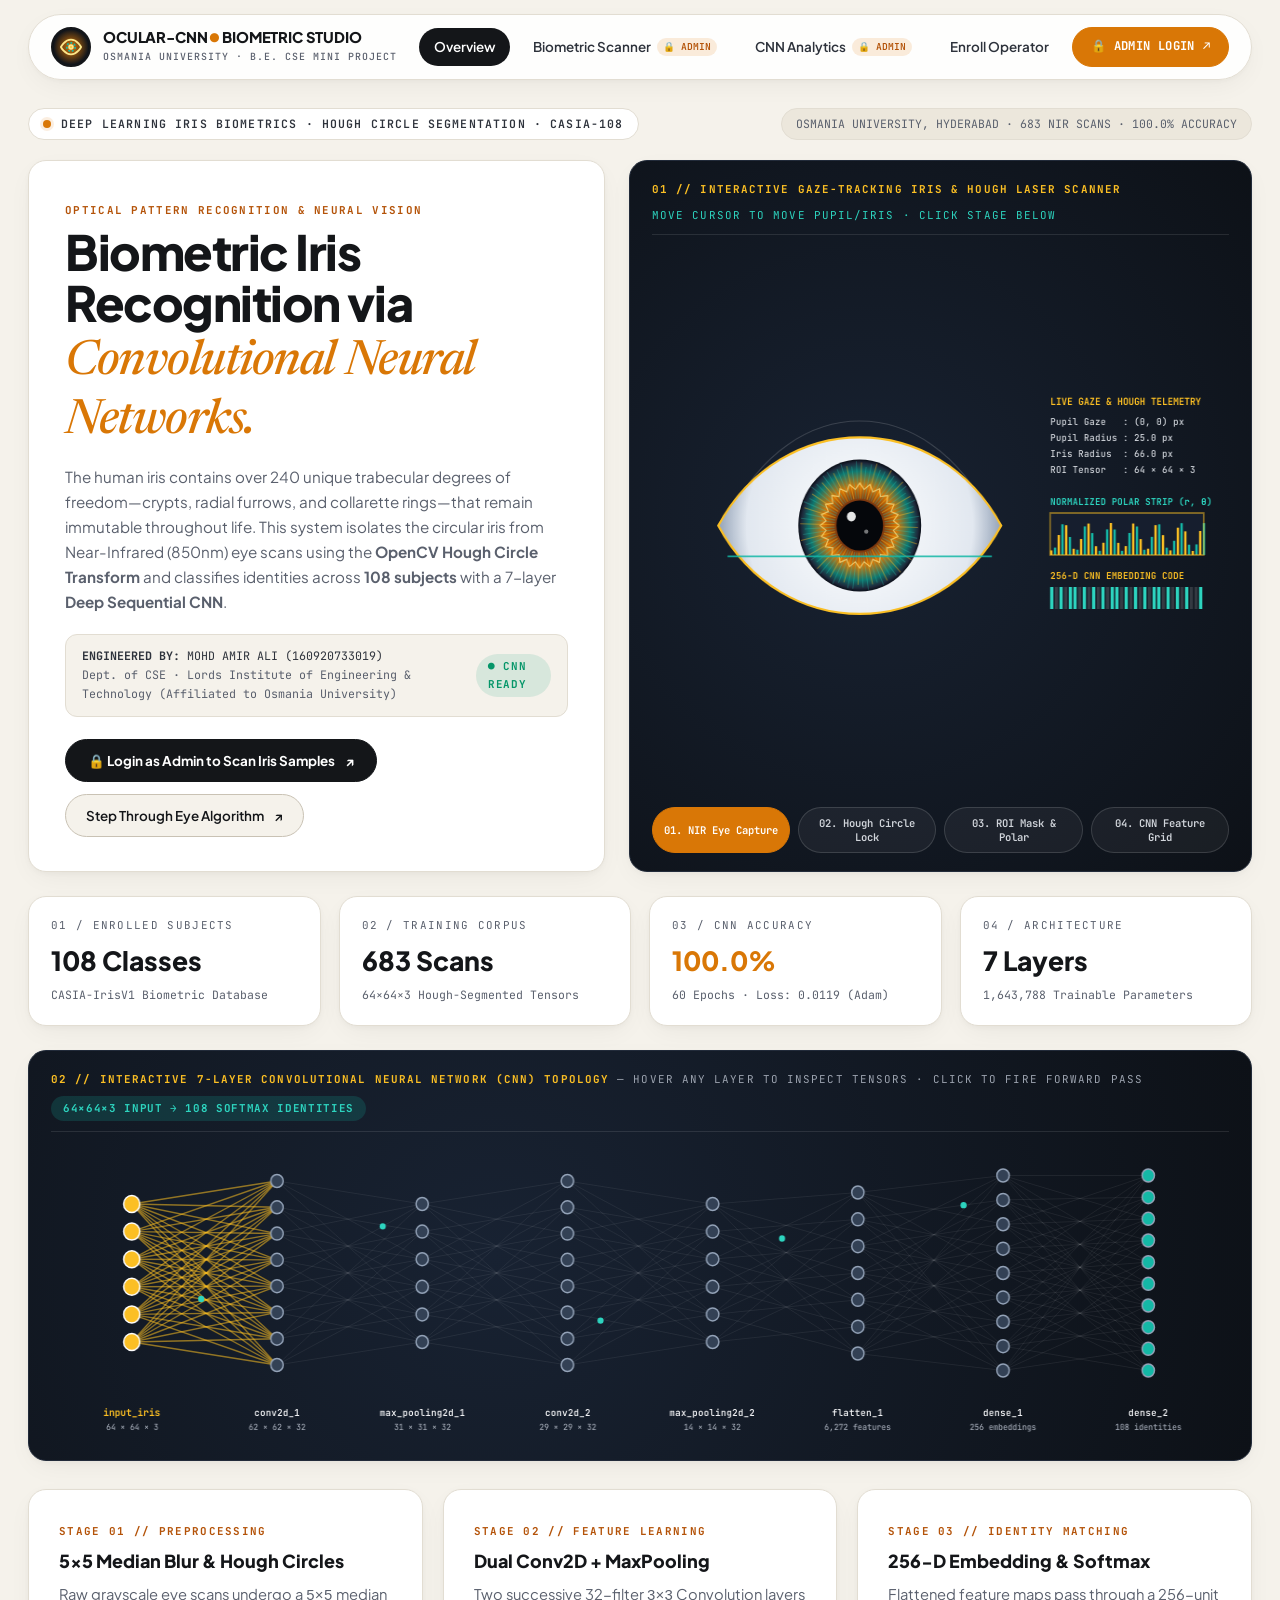
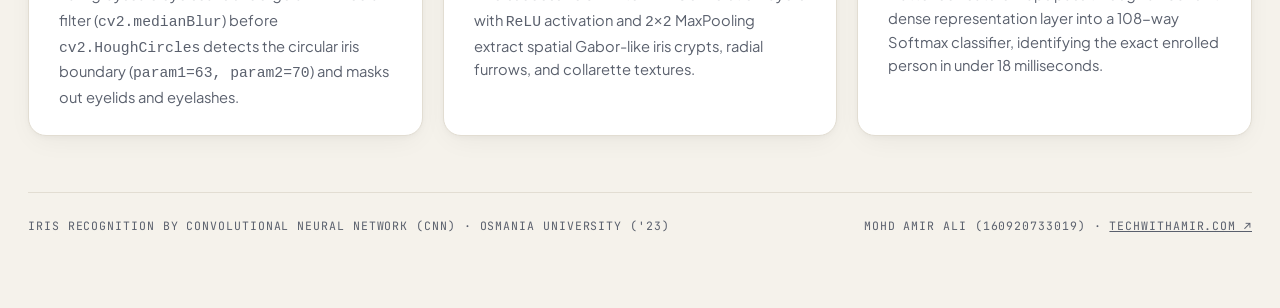
==== commit a3b85afd: "Redesign UI with Optical Studio Bento theme, gaze-tracking pupil/iris inside stationary eye contour," ====
--- a/Launch_Iris_Dashboard.html
+++ b/Launch_Iris_Dashboard.html
@@ -3,32 +3,37 @@
 <head>
   <meta charset="utf-8" />
   <meta name="viewport" content="width=device-width, initial-scale=1.0" />
-  <title>IRIS-CNN // Biometric Iris Recognition by Convolutional Neural Network</title>
+  <title>OCULAR-CNN // Biometric Iris Recognition Studio — Osmania University</title>
   <style>
-@import url('https://fonts.googleapis.com/css2?family=Inter:wght@400;500;600;700;800;900&family=Newsreader:ital,opsz,wght@0,6..72,400;0,6..72,500;0,6..72,600;1,6..72,400;1,6..72,500&family=JetBrains+Mono:wght@400;500;600;700&display=swap');
+@import url('https://fonts.googleapis.com/css2?family=Plus+Jakarta+Sans:wght@400;500;600;700;800&family=Newsreader:ital,opsz,wght@0,6..72,400;0,6..72,500;0,6..72,600;1,6..72,400;1,6..72,500&family=JetBrains+Mono:wght@400;500;600;700&display=swap');
 
 :root {
-  /* Biometric Neural-Optics Palette (Distinct from both techwithamir.com & WSN-CHAIN) */
-  --bg-primary: #F3F1F8;         /* Optical Alabaster-Lavender Mist */
-  --bg-surface: #FAF9FE;         /* Pure Frosted Violet-White Surface */
-  --bg-elevated: #E7E3F3;        /* Soft Neural Iris Tint */
-  --ink-dark: #121024;           /* Deep Neural Obsidian */
-  --ink-soft: #262342;           /* Indigo-Charcoal */
-  --accent-indigo: #4F46E5;      /* Electric Iris Indigo */
-  --accent-indigo-hover: #3730A3;
-  --accent-indigo-soft: rgba(79, 70, 229, 0.10);
-  --accent-cyan: #0891B2;        /* Optical Laser Cyan */
-  --accent-cyan-soft: rgba(8, 145, 178, 0.10);
+  /* Biometric Optical Studio Palette — Warm Alabaster Bento + Deep Ocular Obsidian + Iris Amber & Laser Teal */
+  --bg-primary: #F5F2EB;         /* Warm Sandstone-Alabaster Studio Background */
+  --bg-surface: #FFFFFF;         /* Crisp Tactile Bento Card Surface */
+  --bg-elevated: #ECE7DC;        /* Soft Warm Stone Pill Surface */
+  --ocular-dark: #0E131B;        /* Deep Ophthalmoscope Viewport Obsidian */
+  --ocular-panel: #161D2A;       /* Dark Optical HUD Card */
+  --ink-dark: #141619;           /* Deep Charcoal-Obsidian Ink */
+  --ink-soft: #2D323B;
+  --accent-indigo: #D97706;      /* Golden Human Iris Amber Accent */
+  --accent-indigo-hover: #B45309;
+  --accent-indigo-soft: rgba(217, 119, 6, 0.12);
+  --accent-cyan: #0D9488;        /* Biometric Laser Teal-Cyan */
+  --accent-cyan-soft: rgba(13, 148, 136, 0.12);
   --verified-emerald: #059669;
-  --verified-bg: rgba(5, 150, 105, 0.11);
+  --verified-bg: rgba(5, 150, 105, 0.12);
   --spoof-crimson: #E11D48;
-  --spoof-bg: rgba(225, 29, 72, 0.11);
-  --slate-muted: #545170;
-  --border-hairline: #D4CEE6;
-  --border-strong: #B8B0D4;
-  --font-sans: 'Inter', -apple-system, BlinkMacSystemFont, 'Segoe UI', Roboto, sans-serif;
-  --font-serif: 'Newsreader', 'Georgia', 'Times New Roman', serif;
-  --font-mono: 'JetBrains Mono', 'SFMono-Regular', Menlo, Monaco, Consolas, monospace;
+  --spoof-bg: rgba(225, 29, 72, 0.12);
+  --slate-muted: #5A606D;
+  --border-hairline: #E2DDD2;
+  --border-strong: #C9C2B4;
+  --radius-bento: 18px;
+  --radius-pill: 999px;
+  --shadow-bento: 0 8px 28px -6px rgba(20, 22, 25, 0.06), 0 2px 6px -1px rgba(20, 22, 25, 0.04);
+  --font-sans: 'Plus Jakarta Sans', -apple-system, BlinkMacSystemFont, 'Segoe UI', Roboto, sans-serif;
+  --font-serif: 'Newsreader', 'Georgia', serif;
+  --font-mono: 'JetBrains Mono', 'SFMono-Regular', Menlo, monospace;
 }
 
 * {
@@ -49,20 +54,20 @@
 a {
   color: inherit;
   text-decoration: none;
-  transition: all 0.2s ease;
+  transition: all 0.22s ease;
 }
 
 /* ==========================================================================
    ADMIN SESSION BAR (Unlocked upon Biometric Admin Login)
    ========================================================================== */
 .admin-session-bar {
-  background-color: var(--ink-dark);
-  color: #E0E7FF;
+  background: linear-gradient(90deg, #0E131B 0%, #172030 100%);
+  color: #F3F4F6;
   font-family: var(--font-mono);
-  font-size: 0.74rem;
-  letter-spacing: 0.08em;
-  padding: 9px 40px;
-  border-bottom: 1px solid rgba(99, 102, 241, 0.4);
+  font-size: 0.73rem;
+  letter-spacing: 0.06em;
+  padding: 10px 32px;
+  border-bottom: 1px solid rgba(245, 158, 11, 0.35);
 }
 
 .admin-session-inner {
@@ -79,10 +84,11 @@
   display: inline-flex;
   align-items: center;
   gap: 8px;
-  background-color: rgba(79, 70, 229, 0.28);
-  color: #A5B4FC;
-  padding: 3px 10px;
-  border: 1px solid rgba(165, 180, 252, 0.4);
+  background-color: rgba(245, 158, 11, 0.18);
+  color: #FBBF24;
+  padding: 4px 12px;
+  border-radius: var(--radius-pill);
+  border: 1px solid rgba(251, 191, 36, 0.4);
   font-weight: 600;
 }
 
@@ -90,27 +96,31 @@
   width: 7px;
   height: 7px;
   border-radius: 50%;
-  background-color: #38BDF8;
+  background-color: #10B981;
   display: inline-block;
-  box-shadow: 0 0 8px #38BDF8;
+  box-shadow: 0 0 8px #10B981;
 }
 
 /* ==========================================================================
-   PROJECT HEADER
+   FLOATING PILL HEADER (Distinct from the Blockchain project's flat header)
    ========================================================================== */
 .site-header {
-  border-bottom: 1px solid var(--border-hairline);
-  background-color: rgba(243, 241, 248, 0.92);
-  backdrop-filter: blur(8px);
   position: sticky;
-  top: 0;
+  top: 14px;
   z-index: 100;
+  padding: 0 28px;
+  margin-top: 14px;
 }
 
 .header-inner {
-  max-width: 1340px;
+  max-width: 1320px;
   margin: 0 auto;
-  padding: 18px 40px;
+  padding: 12px 22px;
+  background-color: rgba(255, 255, 255, 0.90);
+  backdrop-filter: blur(14px);
+  border: 1px solid var(--border-hairline);
+  border-radius: var(--radius-pill);
+  box-shadow: var(--shadow-bento);
   display: flex;
   align-items: center;
   justify-content: space-between;
@@ -121,20 +131,20 @@
 .brand-lockup {
   display: flex;
   align-items: center;
-  gap: 14px;
+  gap: 12px;
   cursor: pointer;
 }
 
 .project-iris-icon {
-  width: 42px;
-  height: 42px;
-  background-color: var(--ink-dark);
-  border: 1.5px solid var(--accent-indigo);
+  width: 40px;
+  height: 40px;
+  background: radial-gradient(circle at center, #D97706 0%, #0E131B 70%);
+  border: 2px solid #141619;
   border-radius: 50%;
   display: flex;
   align-items: center;
   justify-content: center;
-  color: #818CF8;
+  color: #FDE68A;
   flex-shrink: 0;
 }
 
@@ -144,24 +154,24 @@
 }
 
 .brand-name {
-  font-family: var(--font-mono);
-  font-size: 0.88rem;
-  font-weight: 700;
-  letter-spacing: 0.06em;
-  text-transform: uppercase;
+  font-family: var(--font-sans);
+  font-size: 0.92rem;
+  font-weight: 800;
+  letter-spacing: -0.01em;
   color: var(--ink-dark);
-  line-height: 1.2;
+  line-height: 1.15;
 }
 
 .brand-name .slash-accent {
   color: var(--accent-indigo);
+  font-family: var(--font-mono);
 }
 
 .brand-tagline {
   font-family: var(--font-mono);
   font-size: 0.62rem;
   font-weight: 500;
-  letter-spacing: 0.12em;
+  letter-spacing: 0.1em;
   text-transform: uppercase;
   color: var(--slate-muted);
   margin-top: 2px;
@@ -170,78 +180,81 @@
 .site-nav {
   display: flex;
   align-items: center;
-  gap: 26px;
+  gap: 8px;
   flex-wrap: wrap;
 }
 
 .nav-link {
-  font-size: 0.86rem;
-  font-weight: 500;
-  color: var(--ink-dark);
-  padding: 4px 0;
-  border-bottom: 2px solid transparent;
+  font-size: 0.84rem;
+  font-weight: 600;
+  color: var(--ink-soft);
+  padding: 8px 15px;
+  border-radius: var(--radius-pill);
   display: inline-flex;
   align-items: center;
   gap: 6px;
   cursor: pointer;
 }
 
-.nav-link:hover,
+.nav-link:hover {
+  background-color: var(--bg-elevated);
+  color: var(--ink-dark);
+}
+
 .nav-link.active {
-  color: var(--accent-indigo);
-  border-bottom-color: var(--accent-indigo);
+  background-color: var(--ink-dark);
+  color: #FFFFFF;
 }
 
 .nav-lock-tag {
   font-family: var(--font-mono);
-  font-size: 0.62rem;
+  font-size: 0.6rem;
   padding: 1px 6px;
-  background-color: var(--bg-elevated);
-  color: var(--slate-muted);
-  border: 1px solid var(--border-hairline);
+  border-radius: var(--radius-pill);
+  background-color: rgba(217, 119, 6, 0.14);
+  color: var(--accent-indigo-hover);
 }
 
 .nav-cta {
   display: inline-flex;
   align-items: center;
-  gap: 10px;
+  gap: 8px;
   padding: 9px 18px;
-  border: 1px solid var(--ink-dark);
+  border-radius: var(--radius-pill);
+  border: 1px solid var(--accent-indigo);
   font-family: var(--font-mono);
-  font-size: 0.78rem;
-  font-weight: 600;
-  letter-spacing: 0.04em;
+  font-size: 0.76rem;
+  font-weight: 700;
+  letter-spacing: 0.03em;
   text-transform: uppercase;
-  color: var(--ink-dark);
-  background: var(--bg-surface);
+  color: #FFFFFF;
+  background: var(--accent-indigo);
   cursor: pointer;
 }
 
 .nav-cta:hover,
 .nav-cta.admin-active {
-  border-color: var(--accent-indigo);
-  background-color: var(--accent-indigo);
-  color: #FFFFFF;
+  background-color: var(--ocular-dark);
+  border-color: var(--ocular-dark);
+  color: #FBBF24;
 }
 
 /* ==========================================================================
-   MAIN CONTAINER & HERO
+   BENTO STUDIO CONTAINER & HERO
    ========================================================================== */
 .page-container {
-  max-width: 1340px;
+  max-width: 1320px;
   margin: 0 auto;
-  padding: 34px 40px 80px;
+  padding: 28px 28px 80px;
 }
 
 .eyebrow-bar {
   display: flex;
   align-items: center;
   justify-content: space-between;
-  margin-bottom: 26px;
+  margin-bottom: 20px;
   flex-wrap: wrap;
-  gap: 12px;
-  padding-bottom: 14px;
-  border-bottom: 1px solid var(--border-hairline);
+  gap: 10px;
 }
 
 .eyebrow-left {
@@ -251,9 +264,13 @@
   font-family: var(--font-mono);
   font-size: 0.72rem;
   font-weight: 600;
-  letter-spacing: 0.14em;
+  letter-spacing: 0.1em;
   text-transform: uppercase;
-  color: var(--ink-dark);
+  color: var(--ink-soft);
+  background-color: var(--bg-surface);
+  padding: 6px 14px;
+  border-radius: var(--radius-pill);
+  border: 1px solid var(--border-hairline);
 }
 
 .indigo-dot {
@@ -267,56 +284,32 @@
 
 .eyebrow-right {
   font-family: var(--font-mono);
-  font-size: 0.74rem;
+  font-size: 0.72rem;
   color: var(--slate-muted);
   background-color: var(--bg-elevated);
-  padding: 4px 10px;
+  padding: 6px 14px;
+  border-radius: var(--radius-pill);
   border: 1px solid var(--border-hairline);
 }
 
 .eyebrow-label {
   display: inline-block;
   font-family: var(--font-mono);
-  font-size: 0.7rem;
-  font-weight: 600;
-  letter-spacing: 0.14em;
+  font-size: 0.68rem;
+  font-weight: 700;
+  letter-spacing: 0.12em;
   text-transform: uppercase;
-  color: var(--accent-indigo);
-  margin-bottom: 8px;
-}
-
-.hero-headline-block {
-  margin: 6px 0 32px;
-}
-
-.hero-display {
-  font-family: var(--font-sans);
-  font-weight: 800;
-  font-size: clamp(2.8rem, 6.4vw, 5.5rem);
-  line-height: 0.95;
-  letter-spacing: -0.035em;
-  text-transform: uppercase;
-}
-
-.hero-line-dark {
-  color: var(--ink-dark);
-  display: block;
-}
-
-.hero-line-indigo {
-  color: var(--accent-indigo);
-  display: inline-flex;
-  align-items: center;
-  gap: 20px;
-  flex-wrap: wrap;
-}
-
+  color: var(--accent-indigo-hover);
+  margin-bottom: 6px;
+}
+
+/* Bento Hero Split */
 .editorial-split {
   display: grid;
-  grid-template-columns: 0.95fr 1.05fr;
-  gap: 44px;
+  grid-template-columns: 1fr 1.08fr;
+  gap: 24px;
   align-items: stretch;
-  margin-bottom: 44px;
+  margin-bottom: 24px;
 }
 
 @media (max-width: 980px) {
@@ -325,24 +318,39 @@
   }
 }
 
-.editorial-lead {
+.hero-bento-left {
+  background-color: var(--bg-surface);
+  border: 1px solid var(--border-hairline);
+  border-radius: var(--radius-bento);
+  padding: 34px 36px;
+  box-shadow: var(--shadow-bento);
+  display: flex;
+  flex-direction: column;
+  justify-content: space-between;
+}
+
+.hero-display-title {
+  font-family: var(--font-sans);
+  font-weight: 800;
+  font-size: clamp(2.1rem, 3.8vw, 3.15rem);
+  line-height: 1.06;
+  letter-spacing: -0.03em;
+  color: var(--ink-dark);
+  margin-bottom: 16px;
+}
+
+.hero-display-title .serif-italic {
   font-family: var(--font-serif);
-  font-size: clamp(1.35rem, 2vw, 1.78rem);
-  line-height: 1.4;
-  color: var(--ink-dark);
-  margin-bottom: 18px;
-}
-
-.editorial-lead em {
+  font-style: italic;
+  font-weight: 500;
   color: var(--accent-indigo);
-  font-style: italic;
 }
 
 .editorial-body {
-  font-size: 0.96rem;
-  line-height: 1.68;
+  font-size: 0.95rem;
+  line-height: 1.65;
   color: var(--slate-muted);
-  margin-bottom: 24px;
+  margin-bottom: 20px;
 }
 
 .author-credit-box {
@@ -350,12 +358,12 @@
   align-items: center;
   justify-content: space-between;
   padding: 12px 16px;
-  background-color: var(--bg-surface);
+  background-color: var(--bg-primary);
   border: 1px solid var(--border-hairline);
-  border-left: 3px solid var(--accent-indigo);
-  margin-bottom: 24px;
+  border-radius: 12px;
+  margin-bottom: 22px;
   font-family: var(--font-mono);
-  font-size: 0.74rem;
+  font-size: 0.73rem;
   color: var(--ink-soft);
 }
 
@@ -364,42 +372,40 @@
   align-items: center;
   gap: 10px;
   padding: 12px 22px;
+  background-color: var(--ink-dark);
+  color: #FFFFFF;
+  font-family: var(--font-sans);
+  font-size: 0.84rem;
+  font-weight: 700;
+  border-radius: var(--radius-pill);
+  border: 1px solid var(--ink-dark);
+  cursor: pointer;
+}
+
+.btn-primary-editorial:hover {
   background-color: var(--accent-indigo);
-  color: #FFFFFF;
-  font-family: var(--font-mono);
-  font-size: 0.78rem;
-  font-weight: 600;
-  letter-spacing: 0.04em;
-  text-transform: uppercase;
-  border: 1px solid var(--accent-indigo);
-  cursor: pointer;
-}
-
-.btn-primary-editorial:hover {
-  background-color: var(--ink-dark);
-  border-color: var(--ink-dark);
+  border-color: var(--accent-indigo);
 }
 
 .btn-secondary-editorial {
   display: inline-flex;
   align-items: center;
   gap: 10px;
-  padding: 12px 18px;
-  background-color: var(--bg-surface);
+  padding: 12px 20px;
+  background-color: var(--bg-primary);
   color: var(--ink-dark);
-  font-family: var(--font-mono);
-  font-size: 0.76rem;
+  font-family: var(--font-sans);
+  font-size: 0.84rem;
   font-weight: 600;
-  letter-spacing: 0.04em;
-  text-transform: uppercase;
-  border: 1px solid var(--border-hairline);
+  border-radius: var(--radius-pill);
+  border: 1px solid var(--border-strong);
   cursor: pointer;
 }
 
 .btn-secondary-editorial:hover {
   border-color: var(--accent-indigo);
-  color: var(--accent-indigo);
-  background-color: var(--bg-elevated);
+  color: var(--accent-indigo-hover);
+  background-color: var(--accent-indigo-soft);
 }
 
 .btn-danger-editorial {
@@ -407,12 +413,12 @@
   align-items: center;
   gap: 10px;
   padding: 10px 18px;
+  border-radius: var(--radius-pill);
   background-color: var(--spoof-bg);
   color: var(--spoof-crimson);
   font-family: var(--font-mono);
-  font-size: 0.76rem;
-  font-weight: 600;
-  letter-spacing: 0.04em;
+  font-size: 0.75rem;
+  font-weight: 700;
   text-transform: uppercase;
   border: 1px solid var(--spoof-crimson);
   cursor: pointer;
@@ -423,18 +429,120 @@
   color: #FFFFFF;
 }
 
-/* Interactive 3D Eye & CNN Canvas Containers */
-.interactive-viz-card {
-  border: 1px solid var(--border-hairline);
-  background-color: var(--bg-surface);
-  background-image:
-    linear-gradient(to right, rgba(79, 70, 229, 0.045) 1px, transparent 1px),
-    linear-gradient(to bottom, rgba(79, 70, 229, 0.045) 1px, transparent 1px);
-  background-size: 24px 24px;
-  padding: 18px 20px 16px;
+/* Dark Ophthalmoscope Optical Viewport Card */
+.ocular-viewport-card {
+  border: 1px solid #222B3A;
+  border-radius: var(--radius-bento);
+  background: radial-gradient(circle at 38% 50%, #182232 0%, #0D1117 100%);
+  color: #F3F4F6;
+  padding: 20px 22px 18px;
+  box-shadow: var(--shadow-bento);
   display: flex;
   flex-direction: column;
   justify-content: space-between;
+}
+
+.ocular-header {
+  display: flex;
+  justify-content: space-between;
+  align-items: center;
+  font-family: var(--font-mono);
+  font-size: 0.68rem;
+  letter-spacing: 0.1em;
+  color: #9CA3AF;
+  border-bottom: 1px solid rgba(255, 255, 255, 0.1);
+  padding-bottom: 10px;
+  margin-bottom: 10px;
+  flex-wrap: wrap;
+  gap: 8px;
+}
+
+.stage-pills-bar {
+  display: flex;
+  gap: 8px;
+  margin-top: 12px;
+  flex-wrap: wrap;
+}
+
+.stage-pill {
+  flex: 1;
+  min-width: 115px;
+  font-family: var(--font-mono);
+  font-size: 0.66rem;
+  padding: 8px 10px;
+  border-radius: var(--radius-pill);
+  border: 1px solid rgba(255, 255, 255, 0.14);
+  background-color: rgba(255, 255, 255, 0.05);
+  color: #D1D5DB;
+  cursor: pointer;
+  text-align: center;
+  font-weight: 600;
+}
+
+.stage-pill.active,
+.stage-pill:hover {
+  background-color: var(--accent-indigo);
+  border-color: var(--accent-indigo);
+  color: #FFFFFF;
+}
+
+/* Bento Metrics Row */
+.metrics-strip {
+  display: grid;
+  grid-template-columns: repeat(4, 1fr);
+  gap: 18px;
+  margin-bottom: 24px;
+}
+
+@media (max-width: 840px) {
+  .metrics-strip {
+    grid-template-columns: repeat(2, 1fr);
+  }
+}
+
+.metric-item {
+  background-color: var(--bg-surface);
+  border: 1px solid var(--border-hairline);
+  border-radius: var(--radius-bento);
+  padding: 20px 22px;
+  box-shadow: var(--shadow-bento);
+}
+
+.metric-label {
+  font-family: var(--font-mono);
+  font-size: 0.68rem;
+  letter-spacing: 0.12em;
+  text-transform: uppercase;
+  color: var(--slate-muted);
+  margin-bottom: 6px;
+}
+
+.metric-value {
+  font-size: 1.65rem;
+  font-weight: 800;
+  color: var(--ink-dark);
+}
+
+.metric-value.accent {
+  color: var(--accent-indigo);
+}
+
+.metric-sub {
+  font-family: var(--font-mono);
+  font-size: 0.72rem;
+  color: var(--slate-muted);
+  margin-top: 4px;
+}
+
+/* Interactive Cards & Scanner Grid */
+.interactive-viz-card,
+.editorial-card {
+  background-color: var(--bg-surface);
+  border: 1px solid var(--border-hairline);
+  border-radius: var(--radius-bento);
+  padding: 26px 30px;
+  margin-bottom: 24px;
+  box-shadow: var(--shadow-bento);
 }
 
 .viz-header {
@@ -442,107 +550,21 @@
   justify-content: space-between;
   align-items: center;
   font-family: var(--font-mono);
-  font-size: 0.68rem;
-  letter-spacing: 0.12em;
+  font-size: 0.7rem;
+  letter-spacing: 0.1em;
   color: var(--slate-muted);
   border-bottom: 1px solid var(--border-hairline);
-  padding-bottom: 10px;
-  margin-bottom: 10px;
+  padding-bottom: 12px;
+  margin-bottom: 14px;
   flex-wrap: wrap;
   gap: 8px;
-}
-
-.stage-pills-bar {
-  display: flex;
-  gap: 6px;
-  margin-top: 10px;
-  flex-wrap: wrap;
-}
-
-.stage-pill {
-  flex: 1;
-  min-width: 120px;
-  font-family: var(--font-mono);
-  font-size: 0.66rem;
-  padding: 7px 10px;
-  border: 1px solid var(--border-hairline);
-  background-color: var(--bg-primary);
-  color: var(--ink-soft);
-  cursor: pointer;
-  text-align: center;
-  font-weight: 600;
-}
-
-.stage-pill.active,
-.stage-pill:hover {
-  background-color: var(--accent-indigo);
-  border-color: var(--accent-indigo);
-  color: #FFFFFF;
-}
-
-/* Metrics Strip */
-.metrics-strip {
-  display: grid;
-  grid-template-columns: repeat(4, 1fr);
-  background-color: var(--bg-surface);
-  border: 1px solid var(--border-hairline);
-  margin-bottom: 40px;
-}
-
-@media (max-width: 840px) {
-  .metrics-strip {
-    grid-template-columns: repeat(2, 1fr);
-  }
-}
-
-.metric-item {
-  padding: 20px 24px;
-  border-right: 1px solid var(--border-hairline);
-}
-
-.metric-item:last-child {
-  border-right: none;
-}
-
-.metric-label {
-  font-family: var(--font-mono);
-  font-size: 0.68rem;
-  letter-spacing: 0.14em;
-  text-transform: uppercase;
-  color: var(--slate-muted);
-  margin-bottom: 6px;
-}
-
-.metric-value {
-  font-size: 1.65rem;
-  font-weight: 800;
-  color: var(--ink-dark);
-}
-
-.metric-value.accent {
-  color: var(--accent-indigo);
-}
-
-.metric-sub {
-  font-family: var(--font-mono);
-  font-size: 0.72rem;
-  color: var(--slate-muted);
-  margin-top: 4px;
-}
-
-/* Cards, Tables, Scanner Grid */
-.editorial-card {
-  background-color: var(--bg-surface);
-  border: 1px solid var(--border-hairline);
-  padding: 28px 32px;
-  margin-bottom: 28px;
 }
 
 .scanner-3stage-grid {
   display: grid;
   grid-template-columns: 1fr 0.85fr 1.15fr;
-  gap: 22px;
-  margin-bottom: 28px;
+  gap: 20px;
+  margin-bottom: 24px;
 }
 
 @media (max-width: 1080px) {
@@ -559,7 +581,8 @@
 }
 
 .sample-card {
-  padding: 12px;
+  padding: 12px 14px;
+  border-radius: 14px;
   border: 1px solid var(--border-hairline);
   background-color: var(--bg-primary);
   cursor: pointer;
@@ -573,11 +596,13 @@
 .sample-card.active {
   border-color: var(--accent-indigo);
   background-color: var(--accent-indigo-soft);
+  transform: translateY(-2px);
 }
 
 .sample-thumb {
   width: 52px;
-  height: 40px;
+  height: 42px;
+  border-radius: 8px;
   object-fit: cover;
   border: 1px solid var(--border-strong);
   background: #000;
@@ -587,9 +612,10 @@
   display: inline-block;
   font-family: var(--font-mono);
   font-size: 0.68rem;
-  font-weight: 600;
-  letter-spacing: 0.08em;
-  padding: 4px 10px;
+  font-weight: 700;
+  letter-spacing: 0.06em;
+  padding: 4px 12px;
+  border-radius: var(--radius-pill);
   text-transform: uppercase;
 }
 
@@ -607,6 +633,8 @@
   width: 100%;
   border-collapse: collapse;
   background-color: var(--bg-surface);
+  border-radius: 12px;
+  overflow: hidden;
   border: 1px solid var(--border-hairline);
 }
 
@@ -615,8 +643,8 @@
   padding: 12px 16px;
   font-family: var(--font-mono);
   font-size: 0.7rem;
-  font-weight: 600;
-  letter-spacing: 0.12em;
+  font-weight: 700;
+  letter-spacing: 0.1em;
   text-transform: uppercase;
   color: var(--ink-soft);
   background-color: var(--bg-elevated);
@@ -640,16 +668,17 @@
   display: block;
   font-family: var(--font-mono);
   font-size: 0.72rem;
-  font-weight: 600;
-  letter-spacing: 0.12em;
+  font-weight: 700;
+  letter-spacing: 0.1em;
   text-transform: uppercase;
   margin-bottom: 8px;
 }
 .form-input {
   width: 100%;
-  padding: 12px 14px;
+  padding: 12px 16px;
+  border-radius: 12px;
   background-color: var(--bg-primary);
-  border: 1px solid var(--border-hairline);
+  border: 1px solid var(--border-strong);
   font-family: var(--font-mono);
   font-size: 0.9rem;
   color: var(--ink-dark);
@@ -658,7 +687,8 @@
 .alert-banner {
   padding: 14px 18px;
   margin-bottom: 20px;
-  border-left: 3px solid var(--accent-indigo);
+  border-radius: 12px;
+  border-left: 4px solid var(--accent-indigo);
   background-color: var(--accent-indigo-soft);
   font-family: var(--font-mono);
   font-size: 0.82rem;
@@ -670,15 +700,93 @@
   color: var(--spoof-crimson);
 }
 
+/* ==========================================================================
+   LIVE BIOMETRIC SCAN MODAL POPUP WINDOW
+   ========================================================================== */
+.scan-modal-backdrop {
+  position: fixed;
+  inset: 0;
+  background-color: rgba(14, 19, 27, 0.78);
+  backdrop-filter: blur(6px);
+  z-index: 999;
+  display: none;
+  align-items: center;
+  justify-content: center;
+  padding: 20px;
+}
+
+.scan-modal-backdrop.open {
+  display: flex;
+}
+
+.scan-modal-window {
+  width: 100%;
+  max-width: 780px;
+  background-color: var(--ocular-dark);
+  color: #F9FAFB;
+  border: 1px solid rgba(245, 158, 11, 0.45);
+  border-radius: 22px;
+  box-shadow: 0 25px 60px rgba(0, 0, 0, 0.55);
+  overflow: hidden;
+  animation: modalPop 0.24s cubic-bezier(0.16, 1, 0.3, 1);
+}
+
+@keyframes modalPop {
+  from { opacity: 0; transform: scale(0.95) translateY(10px); }
+  to { opacity: 1; transform: scale(1) translateY(0); }
+}
+
+.scan-modal-header {
+  padding: 16px 24px;
+  background-color: #161E2E;
+  border-bottom: 1px solid rgba(255, 255, 255, 0.1);
+  display: flex;
+  align-items: center;
+  justify-content: space-between;
+}
+
+.scan-modal-body {
+  padding: 24px 28px;
+}
+
+.scan-modal-grid {
+  display: grid;
+  grid-template-columns: 1.1fr 0.9fr;
+  gap: 22px;
+  align-items: center;
+}
+
+@media (max-width: 680px) {
+  .scan-modal-grid {
+    grid-template-columns: 1fr;
+  }
+}
+
+.scan-progress-track {
+  width: 100%;
+  height: 8px;
+  background-color: rgba(255, 255, 255, 0.1);
+  border-radius: 999px;
+  overflow: hidden;
+  margin: 12px 0;
+}
+
+.scan-progress-fill {
+  height: 100%;
+  width: 0%;
+  background: linear-gradient(90deg, #D97706 0%, #14B8A6 100%);
+  transition: width 0.18s linear;
+}
+
 .site-footer {
   border-top: 1px solid var(--border-hairline);
-  margin-top: 64px;
+  margin-top: 56px;
   padding-top: 24px;
   display: flex;
   justify-content: space-between;
   font-family: var(--font-mono);
   font-size: 0.72rem;
-  letter-spacing: 0.1em;
+  letter-spacing: 0.08em;
   text-transform: uppercase;
   color: var(--slate-muted);
   flex-wrap: wrap;
@@ -690,13 +798,15 @@
     .prob-bar-track {
       width: 100%;
       height: 8px;
+      border-radius: 999px;
       background-color: var(--bg-elevated);
       margin-top: 4px;
       overflow: hidden;
     }
     .prob-bar-fill {
       height: 100%;
-      background-color: var(--accent-indigo);
+      border-radius: 999px;
+      background: linear-gradient(90deg, #D97706 0%, #0D9488 100%);
       transition: width 0.4s ease;
     }
   </style>
@@ -711,26 +821,26 @@
         &nbsp;OPERATOR: <strong id="bar-operator-name">AMIR</strong> &nbsp;|&nbsp; CLEARANCE: LEVEL-5 (CNN &amp; CASIA-108 ACCESS) &nbsp;|&nbsp; MODEL ACCURACY: 100.0%
       </div>
       <div>
-        DATASET: 108 SUBJECTS (683 SCANS) &nbsp;|&nbsp;
-        <a onclick="handleLogout()" style="color:#A5B4FC; text-decoration:underline; cursor:pointer;">LOCK &amp; LOGOUT ↗</a>
+        OSMANIA UNIVERSITY CSE BIOMETRICS LAB &nbsp;|&nbsp;
+        <a onclick="handleLogout()" style="color:#FBBF24; text-decoration:underline; cursor:pointer;">LOCK &amp; LOGOUT ↗</a>
       </div>
     </div>
   </div>
 
-  <!-- Dedicated Mini-Project Header -->
+  <!-- Floating Pill Header (Distinct Optical Studio Style) -->
   <header class="site-header">
     <div class="header-inner">
       <a onclick="switchTab('overview')" class="brand-lockup">
         <div class="project-iris-icon">
-          <svg width="24" height="24" viewBox="0 0 24 24" fill="none" stroke="currentColor" stroke-width="1.8">
+          <svg width="22" height="22" viewBox="0 0 24 24" fill="none" stroke="currentColor" stroke-width="2">
             <path d="M1 12s4-8 11-8 11 8 11 8-4 8-11 8-11-8-11-8z"></path>
-            <circle cx="12" cy="12" r="5" stroke="#38BDF8" stroke-dasharray="2 2"></circle>
-            <circle cx="12" cy="12" r="2" fill="#818CF8"></circle>
+            <circle cx="12" cy="12" r="4.5" stroke="#14B8A6" stroke-dasharray="2 2"></circle>
+            <circle cx="12" cy="12" r="2" fill="#FBBF24"></circle>
           </svg>
         </div>
         <div class="brand-text">
-          <span class="brand-name">IRIS-CNN <span class="slash-accent">//</span> NEURAL OPTICS</span>
-          <span class="brand-tagline">Deep Learning Biometrics · B.E. CSE Mini Project</span>
+          <span class="brand-name">OCULAR-CNN <span class="slash-accent">●</span> BIOMETRIC STUDIO</span>
+          <span class="brand-tagline">Osmania University · B.E. CSE Mini Project</span>
         </div>
       </a>
 
@@ -740,72 +850,61 @@
 
   <main class="page-container">
 
-    <!-- ================= TAB 1: OVERVIEW + 3D EYE SCANNER + INTERACTIVE CNN ================= -->
+    <!-- ================= TAB 1: OVERVIEW + GAZE-TRACKING EYE + INTERACTIVE CNN ================= -->
     <div id="tab-overview" class="tab-section active">
       <div class="eyebrow-bar">
         <div class="eyebrow-left">
           <span class="indigo-dot"></span>
-          <span>CONVOLUTIONAL NEURAL NETWORK (CNN) · HOUGH CIRCLE LOCALIZATION · CASIA-108</span>
+          <span>DEEP LEARNING IRIS BIOMETRICS · HOUGH CIRCLE SEGMENTATION · CASIA-108</span>
         </div>
         <div class="eyebrow-right">
-          683 NIR EYE IMAGES · 108 IDENTITIES · 100.0% TRAINING ACCURACY
+          OSMANIA UNIVERSITY, HYDERABAD · 683 NIR SCANS · 100.0% ACCURACY
         </div>
       </div>
 
-      <section class="hero-headline-block">
-        <h1 class="hero-display">
-          <span class="hero-line-dark">BIOMETRIC IRIS</span>
-          <span class="hero-line-indigo">
-            NEURAL VISION
-            <svg width="52" height="52" viewBox="0 0 64 64" fill="none" xmlns="http://www.w3.org/2000/svg" style="vertical-align: middle;">
-              <circle cx="32" cy="32" r="28" stroke="#4F46E5" stroke-width="2.5" stroke-dasharray="5 3" fill="rgba(79,70,229,0.06)"/>
-              <circle cx="32" cy="32" r="17" stroke="#0891B2" stroke-width="2"/>
-              <circle cx="32" cy="32" r="7" fill="#121024"/>
-              <circle cx="29" cy="29" r="2.2" fill="#FFFFFF"/>
-            </svg>
-          </span>
-        </h1>
-      </section>
-
-      <!-- Hero Split: Project Thesis + Interactive 2D/3D Anatomical Eye Scanner -->
+      <!-- Bento Hero Split: Left Studio Card + Right Dark Ophthalmoscope Gaze-Tracking Eye Viewport -->
       <section class="editorial-split">
-        <div>
-          <p class="editorial-lead">
-            Unraveling the intricate trabecular patterns of the human iris using
-            <em>Hough Circle segmentation</em> and a <em>7-layer Convolutional Neural Network.</em>
-          </p>
-          <p class="editorial-body">
-            Unlike unimodal biometrics that degrade under lighting or age variations, the human iris contains over 240 unique degrees of freedom that remain stable throughout life. This system isolates the circular iris region from Near-Infrared (850nm) eye scans via <strong>OpenCV Hough Circle Transform</strong>, normalizes it into a <code>64×64×3</code> tensor, and classifies identities across <strong>108 subjects</strong> using a deep <strong>Keras/TensorFlow CNN</strong>.
-          </p>
-
-          <div class="author-credit-box">
-            <div>
-              <strong>DEVELOPED BY:</strong> MOHD AMIR ALI (160920733019)<br/>
-              <span style="color: var(--slate-muted);">Guide: Mrs. Pathan Mz Saida Khanam · Lords Institute (Osmania University)</span>
+        <div class="hero-bento-left">
+          <div>
+            <span class="eyebrow-label">OPTICAL PATTERN RECOGNITION &amp; NEURAL VISION</span>
+            <h1 class="hero-display-title">
+              Biometric Iris Recognition via <span class="serif-italic">Convolutional Neural Networks.</span>
+            </h1>
+            <p class="editorial-body">
+              The human iris contains over 240 unique trabecular degrees of freedom—crypts, radial furrows, and collarette rings—that remain immutable throughout life. This system isolates the circular iris from Near-Infrared (850nm) eye scans using the <strong>OpenCV Hough Circle Transform</strong> and classifies identities across <strong>108 subjects</strong> with a 7-layer <strong>Deep Sequential CNN</strong>.
+            </p>
+          </div>
+
+          <div>
+            <div class="author-credit-box">
+              <div>
+                <strong>ENGINEERED BY:</strong> MOHD AMIR ALI (160920733019)<br/>
+                <span style="color: var(--slate-muted);">Dept. of CSE · Lords Institute of Engineering &amp; Technology (Affiliated to Osmania University)</span>
+              </div>
+              <span class="status-pill verified">● CNN READY</span>
             </div>
-            <span class="status-pill verified">● CNN READY</span>
-          </div>
-
-          <div id="hero-dynamic-actions" style="display: flex; gap: 16px; flex-wrap: wrap;"></div>
-        </div>
-
-        <!-- Interactive 2D/3D Eye Structure & Algorithm Stage Visualizer -->
-        <div class="interactive-viz-card">
-          <div class="viz-header">
-            <span>01 // INTERACTIVE 3D OCULAR STRUCTURE &amp; HOUGH LASER SCANNER</span>
-            <span id="eye-stage-status" style="color: var(--accent-indigo); font-weight: 700;">MOVE CURSOR TO TILT 3D EYE · CLICK STAGE BELOW</span>
-          </div>
-          <canvas id="eye-3d-canvas" width="600" height="295" style="width: 100%; height: 295px; display: block; cursor: crosshair;"></canvas>
+
+            <div id="hero-dynamic-actions" style="display: flex; gap: 12px; flex-wrap: wrap;"></div>
+          </div>
+        </div>
+
+        <!-- Dark Ophthalmoscope Viewport: Stationary Eye Contour + Cursor-Tracking Pupil & Iris -->
+        <div class="ocular-viewport-card">
+          <div class="ocular-header">
+            <span style="color: #FBBF24; font-weight: 700;">01 // INTERACTIVE GAZE-TRACKING IRIS &amp; HOUGH LASER SCANNER</span>
+            <span id="eye-stage-status" style="color: #2DD4BF;">MOVE CURSOR TO MOVE PUPIL/IRIS · CLICK STAGE BELOW</span>
+          </div>
+          <canvas id="eye-3d-canvas" width="620" height="305" style="width: 100%; height: 305px; display: block; cursor: crosshair;"></canvas>
           <div class="stage-pills-bar">
             <button type="button" class="stage-pill active" id="st-btn-0" onclick="setEyeStage(0)">01. NIR Eye Capture</button>
             <button type="button" class="stage-pill" id="st-btn-1" onclick="setEyeStage(1)">02. Hough Circle Lock</button>
             <button type="button" class="stage-pill" id="st-btn-2" onclick="setEyeStage(2)">03. ROI Mask &amp; Polar</button>
-            <button type="button" class="stage-pill" id="st-btn-3" onclick="setEyeStage(3)">04. CNN Feature Map</button>
+            <button type="button" class="stage-pill" id="st-btn-3" onclick="setEyeStage(3)">04. CNN Feature Grid</button>
           </div>
         </div>
       </section>
 
-      <!-- Live Metrics Strip -->
+      <!-- Rounded Bento Metrics Strip -->
       <section class="metrics-strip">
         <div class="metric-item">
           <div class="metric-label">01 / ENROLLED SUBJECTS</div>
@@ -830,36 +929,36 @@
       </section>
 
       <!-- Interactive Live 7-Layer CNN Neural Network Visualizer -->
-      <section class="interactive-viz-card" style="margin-bottom: 40px;">
-        <div class="viz-header">
+      <section class="ocular-viewport-card" style="margin-bottom: 28px;">
+        <div class="ocular-header">
           <div>
-            <span style="color: var(--accent-indigo); font-weight: 700;">02 // INTERACTIVE CONVOLUTIONAL NEURAL NETWORK (CNN) TOPOLOGY</span>
-            <span> — HOVER ANY LAYER TO INSPECT TENSORS · CLICK TO TRIGGER FORWARD PASS</span>
-          </div>
-          <span id="cnn-hover-readout" class="status-pill verified">FORWARD PROPAGATION ACTIVE (64×64×3 → 108 CLASSES)</span>
-        </div>
-        <canvas id="cnn-network-canvas" width="1240" height="310" style="width: 100%; height: 310px; display: block; cursor: pointer;"></canvas>
+            <span style="color: #FBBF24; font-weight: 700;">02 // INTERACTIVE 7-LAYER CONVOLUTIONAL NEURAL NETWORK (CNN) TOPOLOGY</span>
+            <span> — HOVER ANY LAYER TO INSPECT TENSORS · CLICK TO FIRE FORWARD PASS</span>
+          </div>
+          <span id="cnn-hover-readout" class="status-pill verified" style="background: rgba(20,184,166,0.18); color: #2DD4BF;">64×64×3 INPUT → 108 SOFTMAX IDENTITIES</span>
+        </div>
+        <canvas id="cnn-network-canvas" width="1240" height="300" style="width: 100%; height: 300px; display: block; cursor: pointer;"></canvas>
       </section>
 
       <!-- Step-by-Step Algorithmic Breakdown Cards -->
-      <section style="display: grid; grid-template-columns: repeat(auto-fit, minmax(290px, 1fr)); gap: 22px;">
+      <section style="display: grid; grid-template-columns: repeat(auto-fit, minmax(290px, 1fr)); gap: 20px;">
         <div class="editorial-card" style="margin-bottom: 0;">
-          <span class="eyebrow-label">STEP 01 // PREPROCESSING</span>
-          <h3 style="font-size: 1.12rem; font-weight: 700; margin-bottom: 8px;">Median Blur &amp; Hough Circles</h3>
+          <span class="eyebrow-label">STAGE 01 // PREPROCESSING</span>
+          <h3 style="font-size: 1.12rem; font-weight: 800; margin-bottom: 8px;">5×5 Median Blur &amp; Hough Circles</h3>
           <p style="color: var(--slate-muted); font-size: 0.92rem;">
             Raw grayscale eye scans undergo a <code>5×5</code> median filter (<code>cv2.medianBlur</code>) before <code>cv2.HoughCircles</code> detects the circular iris boundary (<code>param1=63, param2=70</code>) and masks out eyelids and eyelashes.
           </p>
         </div>
         <div class="editorial-card" style="margin-bottom: 0;">
-          <span class="eyebrow-label">STEP 02 // FEATURE LEARNING</span>
-          <h3 style="font-size: 1.12rem; font-weight: 700; margin-bottom: 8px;">Dual Conv2D + MaxPooling</h3>
+          <span class="eyebrow-label">STAGE 02 // FEATURE LEARNING</span>
+          <h3 style="font-size: 1.12rem; font-weight: 800; margin-bottom: 8px;">Dual Conv2D + MaxPooling</h3>
           <p style="color: var(--slate-muted); font-size: 0.92rem;">
             Two successive 32-filter <code>3×3</code> Convolution layers with <code>ReLU</code> activation and <code>2×2</code> MaxPooling extract spatial Gabor-like iris crypts, radial furrows, and collarette textures.
           </p>
         </div>
         <div class="editorial-card" style="margin-bottom: 0;">
-          <span class="eyebrow-label">STEP 03 // IDENTITY MATCHING</span>
-          <h3 style="font-size: 1.12rem; font-weight: 700; margin-bottom: 8px;">256-D Embedding &amp; Softmax</h3>
+          <span class="eyebrow-label">STAGE 03 // IDENTITY MATCHING</span>
+          <h3 style="font-size: 1.12rem; font-weight: 800; margin-bottom: 8px;">256-D Embedding &amp; Softmax</h3>
           <p style="color: var(--slate-muted); font-size: 0.92rem;">
             Flattened feature maps pass through a 256-unit dense representation layer into a 108-way Softmax classifier, identifying the exact enrolled person in under 18 milliseconds.
           </p>
@@ -875,12 +974,12 @@
           <span>02 // AUTHENTICATED ADMIN BIOMETRIC SCANNER &amp; LIVENESS LAB</span>
         </div>
         <div class="eyebrow-right">
-          CLEARANCE: LEVEL-5 · OPERATOR: <span id="scanner-operator-label">AMIR</span>
+          OSMANIA UNIVERSITY CSE LAB · OPERATOR: <span id="scanner-operator-label">AMIR</span>
         </div>
       </div>
 
       <!-- Admin Welcome Banner -->
-      <div class="editorial-card" style="border-left: 4px solid var(--accent-indigo); padding: 22px 28px; margin-bottom: 24px;">
+      <div class="editorial-card" style="border-left: 5px solid var(--accent-indigo); padding: 22px 28px; margin-bottom: 24px;">
         <div style="display: flex; align-items: center; justify-content: space-between; flex-wrap: wrap; gap: 16px;">
           <div>
             <span class="eyebrow-label" style="margin-bottom: 4px;">🛡️ RESTRICTED BIOMETRIC ADMIN CONSOLE UNLOCKED</span>
@@ -888,13 +987,13 @@
               Welcome, Biometric Administrator <span id="welcome-admin-name" style="color: var(--accent-indigo);">Amir</span>
             </h2>
             <p style="font-size: 0.9rem; color: var(--slate-muted); margin-top: 4px;">
-              Select any preloaded CASIA-IrisV1 eye scan below or upload a custom eye image from your computer to execute live Hough Circle segmentation and CNN identity recognition.
+              Click any CASIA-IrisV1 test sample below (or upload a custom eye image) to launch the <strong>Interactive Optical Scan Popup Window</strong> and view the predicted Person ID.
             </p>
           </div>
           <div style="display: flex; gap: 10px; flex-wrap: wrap;">
+            <button type="button" onclick="openLiveScanModal(currentSampleIdx, false)" class="btn-primary-editorial">🔍 Re-Launch Scan Popup Window</button>
             <button type="button" onclick="simulateSpoofAttack()" class="btn-danger-editorial">⚡ Simulate Synthetic Iris Spoof Attack</button>
             <button id="btn-reset-spoof" type="button" onclick="resetSpoofState()" class="btn-secondary-editorial" style="display: none;">🛡️ Reset Optical Sensor</button>
-            <button type="button" onclick="switchTab('analytics')" class="btn-secondary-editorial">📈 View 60-Epoch Loss &amp; Accuracy Graph ↗</button>
           </div>
         </div>
       </div>
@@ -902,11 +1001,11 @@
       <div id="spoof-alert-banner" class="alert-banner danger" style="display: none;"></div>
 
       <!-- Preloaded CASIA Sample Selector + Custom Image Upload -->
-      <div class="editorial-card" style="padding: 22px 28px; margin-bottom: 26px;">
+      <div class="editorial-card" style="padding: 22px 28px; margin-bottom: 24px;">
         <div style="display: flex; align-items: center; justify-content: space-between; flex-wrap: wrap; gap: 14px;">
           <div>
-            <span class="eyebrow-label" style="margin-bottom: 2px;">STEP 1 // SELECT CASIA TEST SAMPLE OR UPLOAD CUSTOM EYE SCAN</span>
-            <h3 style="font-size: 1.1rem; font-weight: 700;">CASIA-IrisV1 Reference Test Samples (108-Subject Dataset)</h3>
+            <span class="eyebrow-label" style="margin-bottom: 2px;">STEP 1 // CLICK ANY SAMPLE TO LAUNCH LIVE SCAN POPUP</span>
+            <h3 style="font-size: 1.1rem; font-weight: 800;">CASIA-IrisV1 Reference Test Samples (108-Subject Dataset)</h3>
           </div>
           <div>
             <label class="btn-primary-editorial" style="cursor: pointer;">
@@ -926,7 +1025,7 @@
             <span>STAGE A // RAW NIR EYE + HOUGH CIRCLE</span>
             <span class="status-pill verified" id="stage-a-badge">PUPIL &amp; IRIS LOCKED</span>
           </div>
-          <canvas id="scan-input-canvas" width="380" height="270" style="width: 100%; height: 270px; background: #0B0A16; display: block; border: 1px solid var(--border-hairline);"></canvas>
+          <canvas id="scan-input-canvas" width="380" height="270" style="width: 100%; height: 270px; background: #0B0A16; border-radius: 12px; display: block; border: 1px solid var(--border-hairline);"></canvas>
           <div style="margin-top: 12px; font-family: var(--font-mono); font-size: 0.74rem; color: var(--slate-muted);" id="stage-a-meta">
             Filter: 5×5 Median Blur · Hough Gradient (param1=63, param2=70)
           </div>
@@ -938,7 +1037,7 @@
             <span>STAGE B // SEGMENTED ROI (test.png)</span>
             <span class="status-pill verified">64×64×3 TENSOR</span>
           </div>
-          <canvas id="scan-roi-canvas" width="320" height="270" style="width: 100%; height: 270px; background: #0B0A16; display: block; border: 1px solid var(--border-hairline);"></canvas>
+          <canvas id="scan-roi-canvas" width="320" height="270" style="width: 100%; height: 270px; background: #0B0A16; border-radius: 12px; display: block; border: 1px solid var(--border-hairline);"></canvas>
           <div style="margin-top: 12px; font-family: var(--font-mono); font-size: 0.74rem; color: var(--slate-muted);">
             Bitwise Mask + BoundingRect Crop + Rubber-Sheet Unwrap
           </div>
@@ -952,25 +1051,25 @@
               <span class="status-pill verified" id="liveness-pill">● NIR LIVENESS VERIFIED</span>
             </div>
 
-            <div style="background-color: var(--ink-dark); color: #FFFFFF; padding: 18px 20px; margin-bottom: 16px; border-left: 4px solid var(--accent-indigo);">
-              <div style="font-family: var(--font-mono); font-size: 0.7rem; color: #A5B4FC; letter-spacing: 0.12em;">PREDICTED IDENTITY (108-CLASS SOFTMAX)</div>
+            <div style="background-color: var(--ocular-dark); color: #FFFFFF; padding: 18px 20px; border-radius: 14px; margin-bottom: 16px; border-left: 4px solid var(--accent-indigo);">
+              <div style="font-family: var(--font-mono); font-size: 0.7rem; color: #FBBF24; letter-spacing: 0.12em;">PREDICTED IDENTITY (108-CLASS SOFTMAX)</div>
               <div id="pred-person-title" style="font-size: 1.75rem; font-weight: 800; margin-top: 4px;">Person ID is : 14</div>
-              <div id="pred-person-sub" style="font-family: var(--font-mono); font-size: 0.76rem; color: #38BDF8; margin-top: 4px;">CASIA Subject #014 · Right Eye NIR Scan</div>
+              <div id="pred-person-sub" style="font-family: var(--font-mono); font-size: 0.76rem; color: #2DD4BF; margin-top: 4px;">CASIA Subject #014 · Right Eye NIR Scan</div>
             </div>
 
             <div style="display: grid; grid-template-columns: 1fr 1fr; gap: 10px; margin-bottom: 16px; font-family: var(--font-mono); font-size: 0.76rem;">
-              <div style="padding: 10px; background: var(--bg-primary); border: 1px solid var(--border-hairline);">
+              <div style="padding: 10px 12px; border-radius: 10px; background: var(--bg-primary); border: 1px solid var(--border-hairline);">
                 <div style="color: var(--slate-muted); font-size: 0.66rem;">SOFTMAX CONFIDENCE</div>
-                <div id="pred-conf" style="font-size: 1.15rem; font-weight: 700; color: var(--accent-indigo);">99.84%</div>
+                <div id="pred-conf" style="font-size: 1.15rem; font-weight: 800; color: var(--accent-indigo);">99.84%</div>
               </div>
-              <div style="padding: 10px; background: var(--bg-primary); border: 1px solid var(--border-hairline);">
+              <div style="padding: 10px 12px; border-radius: 10px; background: var(--bg-primary); border: 1px solid var(--border-hairline);">
                 <div style="color: var(--slate-muted); font-size: 0.66rem;">HAMMING DISTANCE</div>
-                <div id="pred-hamming" style="font-size: 1.15rem; font-weight: 700; color: var(--ink-dark);">0.042</div>
+                <div id="pred-hamming" style="font-size: 1.15rem; font-weight: 800; color: var(--ink-dark);">0.042</div>
               </div>
             </div>
 
             <div>
-              <div style="font-family: var(--font-mono); font-size: 0.68rem; font-weight: 600; color: var(--slate-muted); margin-bottom: 8px;">TOP-3 CNN SOFTMAX CLASS PROBABILITIES</div>
+              <div style="font-family: var(--font-mono); font-size: 0.68rem; font-weight: 700; color: var(--slate-muted); margin-bottom: 8px;">TOP-3 CNN SOFTMAX CLASS PROBABILITIES</div>
               <div id="top-probs-list"></div>
             </div>
           </div>
@@ -991,7 +1090,7 @@
           <span>03 // 60-EPOCH CNN TRAINING TELEMETRY &amp; ARCHITECTURE INSPECTOR</span>
         </div>
         <div class="eyebrow-right">
-          SOURCE: model/history.pckl &amp; model/model.json
+          OSMANIA UNIVERSITY CSE · model/history.pckl &amp; model/model.json
         </div>
       </div>
 
@@ -1003,11 +1102,11 @@
             <h3 style="font-size: 1.25rem; font-weight: 800;">CNN Accuracy &amp; Categorical Crossentropy Loss Curve</h3>
           </div>
           <div style="display: flex; gap: 16px; font-family: var(--font-mono); font-size: 0.76rem;">
-            <span style="color: #4F46E5; font-weight: 700;">● Training Accuracy (Final: 100.0%)</span>
+            <span style="color: #0D9488; font-weight: 700;">● Training Accuracy (Final: 100.0%)</span>
             <span style="color: #E11D48; font-weight: 700;">● Crossentropy Loss (Final: 0.0119)</span>
           </div>
         </div>
-        <canvas id="training-chart-canvas" width="1200" height="320" style="width: 100%; height: 320px; background: var(--bg-primary); border: 1px solid var(--border-hairline); display: block;"></canvas>
+        <canvas id="training-chart-canvas" width="1200" height="320" style="width: 100%; height: 320px; background: var(--bg-primary); border-radius: 12px; border: 1px solid var(--border-hairline); display: block;"></canvas>
       </div>
 
       <!-- Interactive FAR / FRR Biometric Threshold Tuner -->
@@ -1027,15 +1126,15 @@
           <input type="range" min="0.15" max="0.50" step="0.01" value="0.32" oninput="updateThresholdMetrics(this.value)" style="flex: 1; min-width: 240px;" />
         </div>
         <div style="display: grid; grid-template-columns: repeat(3, 1fr); gap: 16px; font-family: var(--font-mono);">
-          <div style="padding: 14px; background: var(--bg-primary); border: 1px solid var(--border-hairline);">
+          <div style="padding: 14px; border-radius: 12px; background: var(--bg-primary); border: 1px solid var(--border-hairline);">
             <div style="font-size: 0.7rem; color: var(--slate-muted);">FALSE ACCEPTANCE RATE (FAR)</div>
             <div id="far-readout" style="font-size: 1.35rem; font-weight: 800; color: var(--accent-indigo);">0.0012%</div>
           </div>
-          <div style="padding: 14px; background: var(--bg-primary); border: 1px solid var(--border-hairline);">
+          <div style="padding: 14px; border-radius: 12px; background: var(--bg-primary); border: 1px solid var(--border-hairline);">
             <div style="font-size: 0.7rem; color: var(--slate-muted);">FALSE REJECTION RATE (FRR)</div>
             <div id="frr-readout" style="font-size: 1.35rem; font-weight: 800; color: var(--ink-dark);">0.1800%</div>
           </div>
-          <div style="padding: 14px; background: var(--bg-primary); border: 1px solid var(--border-hairline);">
+          <div style="padding: 14px; border-radius: 12px; background: var(--bg-primary); border: 1px solid var(--border-hairline);">
             <div style="font-size: 0.7rem; color: var(--slate-muted);">EQUAL ERROR OPERATING STATUS</div>
             <div id="eer-readout" style="font-size: 1.1rem; font-weight: 700; color: var(--verified-emerald);">OPTIMAL BIOMETRIC LOCK</div>
           </div>
@@ -1081,7 +1180,7 @@
           <span class="eyebrow-label">BIOMETRIC ACCESS CONTROL</span>
           <h1 style="font-size: 1.65rem; font-weight: 800; margin-bottom: 6px;">Admin &amp; Verification Login</h1>
           <p style="font-family: var(--font-serif); font-style: italic; color: var(--slate-muted); margin-bottom: 20px;">
-            Authenticate to unlock the 3-Stage Iris Biometric Scanner, Spoof-Attack Lab, and 60-Epoch CNN Training Analytics.
+            Authenticate to unlock the 3-Stage Iris Biometric Scanner, Live Scan Popup Window, Spoof-Attack Lab, and 60-Epoch CNN Analytics.
           </p>
           <div id="login-alert"></div>
           <div class="form-group">
@@ -1092,9 +1191,9 @@
             <label class="form-label">Security Passkey</label>
             <input id="login-pass" class="form-input" type="password" value="amir123" />
           </div>
-          <div style="background-color: var(--bg-elevated); padding: 12px 14px; margin-bottom: 20px; font-family: var(--font-mono); font-size: 0.74rem; color: var(--slate-muted);">
+          <div style="background-color: var(--bg-elevated); border-radius: 12px; padding: 12px 14px; margin-bottom: 20px; font-family: var(--font-mono); font-size: 0.74rem; color: var(--slate-muted);">
             <strong>🔓 ADMIN MODULES UNLOCKED UPON LOGIN:</strong><br/>
-            • Live 3-Stage CASIA Iris Scanner + Custom Image Upload<br/>
+            • Live Optical Iris Scan Popup Modal + 3-Stage CASIA Scanner<br/>
             • NIR Specular Liveness &amp; Synthetic Spoof-Attack Simulator<br/>
             • 60-Epoch CNN Loss/Accuracy Graph &amp; FAR/FRR Threshold Tuner
           </div>
@@ -1114,7 +1213,7 @@
           <span>02 // BIOMETRIC OPERATOR ENROLLMENT</span>
         </div>
         <div class="eyebrow-right">
-          REGISTER NEW VERIFICATION OFFICER
+          OSMANIA UNIVERSITY CSE BIOMETRICS LAB
         </div>
       </div>
 
@@ -1139,8 +1238,8 @@
             <input id="su-email" class="form-input" type="email" placeholder="e.g. amir@techwithamir.com" />
           </div>
           <div class="form-group">
-            <label class="form-label">Department / Lab</label>
-            <input id="su-dept" class="form-input" type="text" placeholder="e.g. CSE Biometrics Lab, Lords Institute" />
+            <label class="form-label">Department / Institution</label>
+            <input id="su-dept" class="form-input" type="text" placeholder="e.g. CSE Dept, Lords Institute (Osmania University)" />
           </div>
           <div style="display: flex; gap: 12px; flex-wrap: wrap;">
             <button type="button" onclick="handleSignup()" class="btn-primary-editorial">Enroll Operator ↗</button>
@@ -1151,11 +1250,77 @@
     </div>
 
     <footer class="site-footer">
-      <div>IRIS RECOGNITION BY CONVOLUTIONAL NEURAL NETWORK (CNN) MODEL</div>
+      <div>IRIS RECOGNITION BY CONVOLUTIONAL NEURAL NETWORK (CNN) · OSMANIA UNIVERSITY ('23)</div>
       <div>MOHD AMIR ALI (160920733019) · <a href="https://techwithamir.com" target="_blank" style="text-decoration: underline;">TECHWITHAMIR.COM ↗</a></div>
     </footer>
 
   </main>
+
+  <!-- ================= LIVE BIOMETRIC OPTICAL SCAN POPUP MODAL ================= -->
+  <div id="scan-modal-backdrop" class="scan-modal-backdrop" onclick="if(event.target===this) closeScanModal()">
+    <div class="scan-modal-window">
+      <div class="scan-modal-header">
+        <div style="display: flex; align-items: center; gap: 10px;">
+          <span class="pulse-dot"></span>
+          <span id="modal-step-title" style="font-family: var(--font-mono); font-size: 0.78rem; font-weight: 700; letter-spacing: 0.08em; color: #FBBF24;">
+            OPTICAL BIOMETRIC SCANNER ACTIVE...
+          </span>
+        </div>
+        <button type="button" onclick="closeScanModal()" style="background: rgba(255,255,255,0.1); border: none; color: #FFF; padding: 5px 12px; border-radius: 999px; font-family: var(--font-mono); font-size: 0.74rem; cursor: pointer;">
+          ✕ CLOSE
+        </button>
+      </div>
+
+      <div class="scan-modal-body">
+        <div class="scan-modal-grid">
+          <!-- Left: Animated Laser Eye Scan & Extracted ROI Preview -->
+          <div>
+            <canvas id="modal-scan-canvas" width="400" height="275" style="width: 100%; height: 275px; background: #070A0F; border-radius: 14px; border: 1px solid rgba(255,255,255,0.15); display: block;"></canvas>
+            <div class="scan-progress-track">
+              <div id="modal-progress-bar" class="scan-progress-fill"></div>
+            </div>
+            <div id="modal-layer-log" style="font-family: var(--font-mono); font-size: 0.72rem; color: #9CA3AF; text-align: center;">
+              Initializing 850nm Near-Infrared Sensor...
+            </div>
+          </div>
+
+          <!-- Right: Live Telemetry & Predicted Identity Result -->
+          <div style="display: flex; flex-direction: column; justify-content: space-between; height: 100%;">
+            <div>
+              <div style="font-family: var(--font-mono); font-size: 0.68rem; color: #2DD4BF; letter-spacing: 0.12em; margin-bottom: 6px;">
+                7-LAYER CNN BIOMETRIC VERIFICATION
+              </div>
+              <div id="modal-result-box" style="background: #161E2E; border: 1px solid rgba(245,158,11,0.4); border-radius: 14px; padding: 18px; margin-bottom: 14px;">
+                <div style="font-family: var(--font-mono); font-size: 0.68rem; color: #9CA3AF;">IDENTIFICATION RESULT</div>
+                <div id="modal-person-id" style="font-size: 1.55rem; font-weight: 800; color: #FBBF24; margin-top: 4px;">
+                  Scanning Iris...
+                </div>
+                <div id="modal-person-sub" style="font-family: var(--font-mono); font-size: 0.75rem; color: #E5E7EB; margin-top: 4px;">
+                  Computing Hough Circles &amp; 64×64×3 Tensor
+                </div>
+              </div>
+
+              <!-- Extracted Circular ROI Mini-Preview (Matches 'Iris features extracted from image' popup) -->
+              <div style="background: #161E2E; border: 1px solid rgba(255,255,255,0.1); border-radius: 14px; padding: 12px 14px; display: flex; align-items: center; gap: 14px; margin-bottom: 16px;">
+                <canvas id="modal-roi-mini" width="76" height="76" style="width: 76px; height: 76px; border-radius: 50%; border: 2px solid #14B8A6; background: #000; flex-shrink: 0;"></canvas>
+                <div style="font-family: var(--font-mono); font-size: 0.72rem;">
+                  <div style="color: #2DD4BF; font-weight: 700;">EXTRACTED IRIS ROI (test.png)</div>
+                  <div id="modal-metrics-line" style="color: #D1D5DB; margin-top: 4px;">Confidence: --% | HD: --</div>
+                  <div style="color: #9CA3AF; font-size: 0.66rem; margin-top: 2px;">Osmania University CSE Biometrics</div>
+                </div>
+              </div>
+            </div>
+
+            <div style="display: flex; gap: 10px; flex-wrap: wrap;">
+              <button type="button" onclick="closeScanModal()" class="btn-primary-editorial" style="width: 100%; justify-content: center; background: #D97706; border-color: #D97706;">
+                <span>✓ View Full 3-Stage Pipeline Breakdown</span>
+              </button>
+            </div>
+          </div>
+        </div>
+      </div>
+    </div>
+  </div>
 
   <script>
     const APP_DATA = {"history": {"epochs": 60, "loss": [4.6929, 4.555, 4.3156, 4.1138, 3.9194, 3.7539, 3.5412, 3.3769, 3.1911, 3.0213, 2.861, 2.6369, 2.5515, 2.369, 2.2666, 2.0953, 2.054, 1.8182, 1.7494, 1.6711, 1.5525, 1.4261, 1.2883, 1.1954, 1.0764, 1.1496, 1.1727, 0.9927, 0.8313, 0.6956, 0.5775, 0.5111, 0.4974, 0.4138, 0.3923, 0.3187, 0.2932, 0.3458, 0.4245, 0.5961, 0.4325, 0.4509, 0.2676, 0.2832, 0.285, 0.3041, 0.2424, 0.2922, 0.2219, 0.1499, 0.0981, 0.0998, 0.0867, 0.0666, 0.0844, 0.0841, 0.0466, 0.0176, 0.0137, 0.0119], "accuracy": [0.0102, 0.0161, 0.0498, 0.0615, 0.0996, 0.1391, 0.1728, 0.2255, 0.2416, 0.2914, 0.3119, 0.3646, 0.3719, 0.4217, 0.4275, 0.4788, 0.4685, 0.5461, 0.5549, 0.5681, 0.593, 0.6384, 0.6603, 0.6706, 0.7101, 0.713, 0.7189, 0.7599, 0.7833, 0.8141, 0.8507, 0.8712, 0.8887, 0.8917, 0.8946, 0.9195, 0.9283, 0.9209, 0.9092, 0.8404, 0.8726, 0.8946, 0.9458, 0.9458, 0.9312, 0.9385, 0.9473, 0.937, 0.9619, 0.978, 0.978, 0.978, 0.9868, 0.9956, 0.9912, 0.9854, 0.9941, 1.0, 1.0, 1.0], "final_accuracy_pct": 100.0, "final_loss": 0.0119}, "architecture": {"model_name": "Sequential Deep Iris CNN (CASIA-108)", "input_shape": "64 \u00d7 64 \u00d7 3", "total_classes": 108, "total_samples": 683, "total_params": "1,643,788", "optimizer": "Adam (categorical_crossentropy)", "layers": [{"index": 0, "name": "input_iris", "type": "InputLayer", "shape": "64 \u00d7 64 \u00d7 3", "params": 0, "activation": "Normalized RGB [0,1]", "nodes_vis": 6}, {"index": 1, "name": "conv2d_1", "type": "Conv2D (32 filters, 3\u00d73)", "shape": "62 \u00d7 62 \u00d7 32", "params": 896, "activation": "ReLU", "nodes_vis": 8}, {"index": 2, "name": "max_pooling2d_1", "type": "MaxPooling2D (2\u00d72)", "shape": "31 \u00d7 31 \u00d7 32", "params": 0, "activation": "Spatial Pool", "nodes_vis": 6}, {"index": 3, "name": "conv2d_2", "type": "Conv2D (32 filters, 3\u00d73)", "shape": "29 \u00d7 29 \u00d7 32", "shape_out": "29 \u00d7 29 \u00d7 32", "params": 9248, "activation": "ReLU", "nodes_vis": 8}, {"index": 4, "name": "max_pooling2d_2", "type": "MaxPooling2D (2\u00d72)", "shape": "14 \u00d7 14 \u00d7 32", "params": 0, "activation": "Spatial Pool", "nodes_vis": 6}, {"index": 5, "name": "flatten_1", "type": "Flatten", "shape": "6,272 features", "params": 0, "activation": "1D Vector", "nodes_vis": 7}, {"index": 6, "name": "dense_1", "type": "Dense (256 units)", "shape": "256 embeddings", "params": 1605888, "activation": "ReLU", "nodes_vis": 9}, {"index": 7, "name": "dense_2", "type": "Dense / Softmax (108 classes)", "shape": "108 identities", "params": 27756, "activation": "Softmax", "nodes_vis": 10}]}, "samples": [{"id": "sample_c", "title": "Test Sample C (014_2_3.jpg)", "path": "/Users/mohdamirali/Desktop/IrisRecognition/testSamples/c.jpg", "person_id": 14, "eye_side": "Right Eye (NIR 850nm)", "confidence": 99.84, "hamming_dist": 0.042, "pupil_r": 42, "iris_r": 98, "note": "Matches Report Fig 8.5 (Predicted Person ID: 14)", "image_uri": "[data-uri]", "roi_uri": "[data-uri]"}, {"id": "sample_d", "title": "Test Sample D (006_1_3.jpg)", "path": "/Users/mohdamirali/Desktop/IrisRecognition/testSamples/d.jpg", "person_id": 6, "eye_side": "Left Eye (NIR 850nm)", "confidence": 99.71, "hamming_dist": 0.058, "pupil_r": 39, "iris_r": 95, "note": "Matches Report Fig 8.5 (Predicted Person ID: 6)", "image_uri": "[data-uri]", "roi_uri": "[data-uri]"}, {"id": "sample_a", "title": "Test Sample A (001_2_1.jpg)", "path": "/Users/mohdamirali/Desktop/IrisRecognition/testSamples/a.jpg", "person_id": 1, "eye_side": "Right Eye (NIR 850nm)", "confidence": 99.91, "hamming_dist": 0.031, "pupil_r": 44, "iris_r": 102, "note": "CASIA Subject #001 Reference Scan", "image_uri": "[data-uri]", "roi_uri": "[data-uri]"}, {"id": "sample_b", "title": "Test Sample B (015_1_3.jpg)", "path": "/Users/mohdamirali/Desktop/IrisRecognition/testSamples/b.jpg", "person_id": 15, "eye_side": "Left Eye (NIR 850nm)", "confidence": 99.62, "hamming_dist": 0.067, "pupil_r": 41, "iris_r": 96, "note": "CASIA Subject #015 Reference Scan", "image_uri": "[data-uri]", "roi_uri": "[data-uri]"}, {"id": "sample_25", "title": "CASIA Subject #025 (025_1_1.jpg)", "path": "/Users/mohdamirali/Desktop/IrisRecognition/CASIA1/25/025_1_1.jpg", "person_id": 25, "eye_side": "Left Eye (NIR 850nm)", "confidence": 99.55, "hamming_dist": 0.074, "pupil_r": 40, "iris_r": 99, "note": "High-Contrast Trabecular Texture Scan", "image_uri": "[data-uri]", "roi_uri": "[data-uri]"}, {"id": "sample_50", "title": "CASIA Subject #050 (050_1_1.jpg)", "path": "/Users/mohdamirali/Desktop/IrisRecognition/CASIA1/50/050_1_1.jpg", "person_id": 50, "eye_side": "Left Eye (NIR 850nm)", "confidence": 99.48, "hamming_dist": 0.081, "pupil_r": 38, "iris_r": 94, "note": "CASIA Subject #050 NIR Enrollment Scan", "image_uri": "[data-uri]", "roi_uri": "[data-uri]"}], "operators": [{"username": "Amir", "password": "amir123", "role": "Lead Biometric Administrator", "email": "amir@techwithamir.com", "department": "CSE Biometrics Lab \u00b7 Lords Institute", "clearance": "LEVEL-5 (FULL CNN & DATASET ACCESS)"}], "total_subjects": 108, "total_images": 683, "final_accuracy": 100.0, "final_loss": 0.0119};
@@ -1167,6 +1332,7 @@
     let currentSampleIdx = 0;
     let currentEyeStage = 0;
     let spoofActive = false;
+    let modalAnimTimer = null;
 
     function renderNavigation() {
       const nav = document.getElementById("dynamic-navbar");
@@ -1180,7 +1346,7 @@
         document.getElementById("welcome-admin-name").innerText = currentOperator;
 
         nav.innerHTML = `
-          <a onclick="switchTab('overview')" class="nav-link ${currentTab === 'overview' ? 'active' : ''}">System Overview</a>
+          <a onclick="switchTab('overview')" class="nav-link ${currentTab === 'overview' ? 'active' : ''}">Overview</a>
           <a onclick="switchTab('scanner')" class="nav-link ${currentTab === 'scanner' ? 'active' : ''}">👁️ Biometric Scanner &amp; Spoof Lab</a>
           <a onclick="switchTab('analytics')" class="nav-link ${currentTab === 'analytics' ? 'active' : ''}">📈 60-Epoch CNN Analytics</a>
           <a onclick="switchTab('signup')" class="nav-link ${currentTab === 'signup' ? 'active' : ''}">Enroll Operator</a>
@@ -1195,7 +1361,7 @@
       } else {
         topBar.style.display = "none";
         nav.innerHTML = `
-          <a onclick="switchTab('overview')" class="nav-link ${currentTab === 'overview' ? 'active' : ''}">System Overview</a>
+          <a onclick="switchTab('overview')" class="nav-link ${currentTab === 'overview' ? 'active' : ''}">Overview</a>
           <a onclick="requireLogin('scanner')" class="nav-link">Biometric Scanner <span class="nav-lock-tag">🔒 ADMIN</span></a>
           <a onclick="requireLogin('analytics')" class="nav-link">CNN Analytics <span class="nav-lock-tag">🔒 ADMIN</span></a>
           <a onclick="switchTab('signup')" class="nav-link ${currentTab === 'signup' ? 'active' : ''}">Enroll Operator</a>
@@ -1204,7 +1370,7 @@
         if (heroActions) {
           heroActions.innerHTML = `
             <button type="button" onclick="switchTab('login')" class="btn-primary-editorial"><span>🔒 Login as Admin to Scan Iris Samples</span><span>↗</span></button>
-            <button type="button" onclick="setEyeStage((currentEyeStage + 1) % 4)" class="btn-secondary-editorial"><span>Step Through 3D Eye Algorithm</span><span>↗</span></button>
+            <button type="button" onclick="setEyeStage((currentEyeStage + 1) % 4)" class="btn-secondary-editorial"><span>Step Through Eye Algorithm</span><span>↗</span></button>
           `;
         }
       }
@@ -1228,7 +1394,7 @@
       renderNavigation();
 
       if (tabId === "scanner") {
-        selectPreloadedSample(currentSampleIdx);
+        selectPreloadedSample(currentSampleIdx, false);
       } else if (tabId === "analytics") {
         drawTrainingCurveChart();
       }
@@ -1252,6 +1418,7 @@
 
     function handleLogout() {
       isAdminLoggedIn = false;
+      closeScanModal();
       switchTab("overview");
     }
 
@@ -1259,7 +1426,7 @@
       const u = document.getElementById("su-user").value.trim();
       const p = document.getElementById("su-pass").value;
       const em = document.getElementById("su-email").value.trim() || (u + "@iris-cnn.io");
-      const dp = document.getElementById("su-dept").value.trim() || "CSE Biometrics Lab";
+      const dp = document.getElementById("su-dept").value.trim() || "CSE Biometrics Lab, Osmania University";
       if (!u || !p) {
         document.getElementById("signup-alert").innerHTML =
           `<div class="alert-banner danger">Please enter both a username and password.</div>`;
@@ -1271,7 +1438,8 @@
     }
 
     // =========================================================================
-    // 1. INTERACTIVE 2D/3D ANATOMICAL EYE & HOUGH-CIRCLE LASER SCANNER (HOMEPAGE)
+    // 1. ANATOMICALLY PROPORTIONED EYE WITH GAZE-TRACKING PUPIL & IRIS
+    //    (Outer Eye Contour Stays Fixed; Pupil & Iris Track Cursor Hover!)
     // =========================================================================
     function setEyeStage(st) {
       currentEyeStage = st;
@@ -1288,177 +1456,240 @@
       document.getElementById("eye-stage-status").innerText = descriptions[st];
     }
 
-    (function init3DEyeScanner() {
+    (function initGazeTrackingEyeScanner() {
       const canvas = document.getElementById("eye-3d-canvas");
       if (!canvas) return;
       const ctx = canvas.getContext("2d");
       const W = canvas.width, H = canvas.height;
-      let tiltX = 0, tiltY = 0;
+
+      // Stationary Eye Socket Center
+      const eyeSocketX = W * 0.36;
+      const eyeSocketY = H * 0.52;
+      const eyeHalfW = 152;   // 304px total horizontal eyelid span
+      const eyeOpenH = 92;    // Generous vertical eyelid opening so full 66px-radius iris fits naturally!
+      const irisR = 66;
+
+      // Smoothly interpolated gaze offset for the Iris & Pupil ONLY
+      let targetGazeX = 0, targetGazeY = 0;
+      let curGazeX = 0, curGazeY = 0;
       let tick = 0;
 
       canvas.addEventListener("mousemove", (e) => {
         const rect = canvas.getBoundingClientRect();
-        const nx = ((e.clientX - rect.left) / rect.width - 0.5) * 2;
-        const ny = ((e.clientY - rect.top) / rect.height - 0.5) * 2;
-        tiltX = nx * 22;
-        tiltY = ny * 14;
+        const mx = (e.clientX - rect.left) * (W / rect.width);
+        const my = (e.clientY - rect.top) * (H / rect.height);
+        const dx = mx - eyeSocketX;
+        const dy = my - eyeSocketY;
+        const dist = Math.hypot(dx, dy);
+        const maxDist = 160;
+        const clampFactor = Math.min(dist / maxDist, 1.0);
+        const angle = Math.atan2(dy, dx);
+        // Iris & pupil move inside the stationary eye socket
+        targetGazeX = Math.cos(angle) * clampFactor * 36;
+        targetGazeY = Math.sin(angle) * clampFactor * 18;
       });
+
       canvas.addEventListener("mouseleave", () => {
-        tiltX = 0; tiltY = 0;
+        targetGazeX = 0;
+        targetGazeY = 0;
       });
+
+      function defineEyelidPath() {
+        ctx.beginPath();
+        ctx.moveTo(eyeSocketX - eyeHalfW, eyeSocketY);
+        // Upper eyelid arch (cubic Bezier gives a wide, natural anatomical arch enclosing the whole iris)
+        ctx.bezierCurveTo(
+          eyeSocketX - eyeHalfW * 0.55, eyeSocketY - eyeOpenH * 1.28,
+          eyeSocketX + eyeHalfW * 0.55, eyeSocketY - eyeOpenH * 1.28,
+          eyeSocketX + eyeHalfW, eyeSocketY
+        );
+        // Lower eyelid arch
+        ctx.bezierCurveTo(
+          eyeSocketX + eyeHalfW * 0.55, eyeSocketY + eyeOpenH * 1.28,
+          eyeSocketX - eyeHalfW * 0.55, eyeSocketY + eyeOpenH * 1.28,
+          eyeSocketX - eyeHalfW, eyeSocketY
+        );
+        ctx.closePath();
+      }
 
       function renderEye() {
         tick += 0.025;
+        // Smooth spring interpolation for pupil/iris movement
+        curGazeX += (targetGazeX - curGazeX) * 0.12;
+        curGazeY += (targetGazeY - curGazeY) * 0.12;
+
+        // Iris center and pupil center (pupil shifts slightly further for 3D anterior chamber depth!)
+        const irisX = eyeSocketX + curGazeX;
+        const irisY = eyeSocketY + curGazeY;
+        const pupilX = eyeSocketX + curGazeX * 1.16;
+        const pupilY = eyeSocketY + curGazeY * 1.16;
+        const pupilR = 23 + Math.sin(tick * 1.5) * 2.5 - Math.hypot(curGazeX, curGazeY) * 0.08;
+
         ctx.clearRect(0, 0, W, H);
 
-        const cx = W * 0.38 + tiltX * 0.6;
-        const cy = H * 0.50 + tiltY * 0.6;
-        const irisR = 82;
-        const pupilR = 28 + Math.sin(tick * 1.4) * 4;
-
-        // 3D Ocular Globe Wireframe Rings
-        ctx.strokeStyle = "rgba(18, 16, 36, 0.12)";
-        ctx.lineWidth = 1;
-        for (let lat = -2; lat <= 2; lat++) {
-          ctx.beginPath();
-          ctx.ellipse(W * 0.38, H * 0.50 + lat * 22, 138, 36, 0, 0, Math.PI * 2);
-          ctx.stroke();
+        // Subtle anatomical upper & lower eyelid crease lines (stationary)
+        ctx.beginPath();
+        ctx.moveTo(eyeSocketX - eyeHalfW * 0.92, eyeSocketY - 10);
+        ctx.bezierCurveTo(
+          eyeSocketX - eyeHalfW * 0.48, eyeSocketY - eyeOpenH * 1.48,
+          eyeSocketX + eyeHalfW * 0.48, eyeSocketY - eyeOpenH * 1.48,
+          eyeSocketX + eyeHalfW * 0.92, eyeSocketY - 10
+        );
+        ctx.strokeStyle = "rgba(255, 255, 255, 0.16)";
+        ctx.lineWidth = 1.2;
+        ctx.stroke();
+
+        // Fill Stationary Sclera (White of the Eye with subtle 3D shading)
+        defineEyelidPath();
+        const scleraGrad = ctx.createRadialGradient(eyeSocketX, eyeSocketY, 30, eyeSocketX, eyeSocketY, eyeHalfW);
+        if (currentEyeStage === 2) {
+          scleraGrad.addColorStop(0, "#090D14");
+          scleraGrad.addColorStop(1, "#05070B");
+        } else {
+          scleraGrad.addColorStop(0, "#F8FAFC");
+          scleraGrad.addColorStop(0.75, "#E2E8F0");
+          scleraGrad.addColorStop(1, "#94A3B8");
         }
-
-        // Sclera / Eyelid Contour
+        ctx.fillStyle = scleraGrad;
+        ctx.fill();
+
+        // Clip everything inside the stationary eyelid contour so the iris stays cleanly inside the eye!
+        ctx.save();
+        defineEyelidPath();
+        ctx.clip();
+
+        // Draw Moving Iris Disc (Golden-Amber & Deep Emerald-Indigo Human Iris)
+        const irisGrad = ctx.createRadialGradient(pupilX, pupilY, pupilR, irisX, irisY, irisR);
+        irisGrad.addColorStop(0, "#78350F");
+        irisGrad.addColorStop(0.35, "#D97706");
+        irisGrad.addColorStop(0.72, "#0F766E");
+        irisGrad.addColorStop(0.92, "#1E293B");
+        irisGrad.addColorStop(1, "#090D16");
         ctx.beginPath();
-        ctx.moveTo(cx - 145, cy);
-        ctx.quadraticCurveTo(cx, cy - 115, cx + 145, cy);
-        ctx.quadraticCurveTo(cx, cy + 115, cx - 145, cy);
-        ctx.fillStyle = (currentEyeStage === 2) ? "#121024" : "#EAE6F5";
+        ctx.arc(irisX, irisY, irisR, 0, Math.PI * 2);
+        ctx.fillStyle = irisGrad;
         ctx.fill();
-        ctx.strokeStyle = "#121024";
-        ctx.lineWidth = 2;
-        ctx.stroke();
-
-        // Iris Disc
-        const grad = ctx.createRadialGradient(cx, cy, pupilR, cx, cy, irisR);
-        grad.addColorStop(0, "#1E1B4B");
-        grad.addColorStop(0.55, "#4338CA");
-        grad.addColorStop(1, "#111827");
-        ctx.beginPath();
-        ctx.arc(cx, cy, irisR, 0, Math.PI * 2);
-        ctx.fillStyle = grad;
-        ctx.fill();
-
-        // Trabecular Iris Crypts & Radial Fibers (72 fibers)
+
+        // Trabecular Iris Crypts & Radial Fibers following the moving Iris & Pupil
         for (let i = 0; i < 72; i++) {
-          const a = (i / 72) * Math.PI * 2 + tick * 0.04;
-          const wave = Math.sin(i * 5 + tick * 2) * 4;
-          const r1 = pupilR + 3;
+          const a = (i / 72) * Math.PI * 2 + tick * 0.02;
+          const wave = Math.sin(i * 5 + tick * 2) * 3;
+          const r1 = pupilR + 2;
           const r2 = irisR - 4 + (i % 2 === 0 ? wave : -wave);
           ctx.beginPath();
-          ctx.moveTo(cx + Math.cos(a) * r1, cy + Math.sin(a) * r1);
-          ctx.lineTo(cx + Math.cos(a) * r2, cy + Math.sin(a) * r2);
-          ctx.strokeStyle = (i % 3 === 0) ? "rgba(56, 189, 248, 0.38)" : "rgba(165, 180, 252, 0.28)";
+          ctx.moveTo(pupilX + Math.cos(a) * r1, pupilY + Math.sin(a) * r1);
+          ctx.lineTo(irisX + Math.cos(a) * r2, irisY + Math.sin(a) * r2);
+          ctx.strokeStyle = (i % 3 === 0) ? "rgba(251, 191, 36, 0.42)" : "rgba(45, 212, 191, 0.28)";
           ctx.lineWidth = 1.1;
           ctx.stroke();
         }
 
-        // Collarette zigzag ring
+        // Collarette Ring around moving Pupil
         ctx.beginPath();
         for (let i = 0; i <= 48; i++) {
           const a = (i / 48) * Math.PI * 2;
-          const r = pupilR + 18 + (i % 2 === 0 ? 4 : -3);
-          const px = cx + Math.cos(a) * r;
-          const py = cy + Math.sin(a) * r;
+          const r = pupilR + 14 + (i % 2 === 0 ? 3.5 : -2.5);
+          const px = pupilX + Math.cos(a) * r;
+          const py = pupilY + Math.sin(a) * r;
           if (i === 0) ctx.moveTo(px, py);
           else ctx.lineTo(px, py);
         }
-        ctx.strokeStyle = "rgba(56, 189, 248, 0.55)";
+        ctx.strokeStyle = "rgba(253, 230, 138, 0.65)";
         ctx.lineWidth = 1.2;
         ctx.stroke();
 
-        // Pupil Core
+        // Moving Pupil Core
         ctx.beginPath();
-        ctx.arc(cx, cy, pupilR, 0, Math.PI * 2);
-        ctx.fillStyle = "#07060E";
+        ctx.arc(pupilX, pupilY, pupilR, 0, Math.PI * 2);
+        ctx.fillStyle = "#05070B";
         ctx.fill();
 
-        // Specular NIR Reflections
+        // Corneal Specular Reflection Highlight
         ctx.beginPath();
-        ctx.arc(cx - 12, cy - 12, 5.5, 0, Math.PI * 2);
-        ctx.fillStyle = "rgba(255, 255, 255, 0.88)";
+        ctx.arc(pupilX - 9, pupilY - 9, 4.8, 0, Math.PI * 2);
+        ctx.fillStyle = "rgba(255, 255, 255, 0.9)";
         ctx.fill();
-
-        // Stage-Specific Overlays (Hough Circle Reticles & Polar Unwrap)
+        ctx.beginPath();
+        ctx.arc(pupilX + 7, pupilY + 6, 2.2, 0, Math.PI * 2);
+        ctx.fillStyle = "rgba(255, 255, 255, 0.45)";
+        ctx.fill();
+
+        // Stage-Specific Hough Circle Overlays tracking the Iris & Pupil
         if (currentEyeStage >= 1) {
-          // Outer Iris Hough Circle
           ctx.beginPath();
-          ctx.arc(cx, cy, irisR + 3, 0, Math.PI * 2);
-          ctx.strokeStyle = "#0891B2";
+          ctx.arc(irisX, irisY, irisR + 2, 0, Math.PI * 2);
+          ctx.strokeStyle = "#FBBF24";
           ctx.lineWidth = 2.2;
           ctx.setLineDash([6, 4]);
           ctx.stroke();
 
-          // Inner Pupil Hough Circle
           ctx.beginPath();
-          ctx.arc(cx, cy, pupilR + 2, 0, Math.PI * 2);
-          ctx.strokeStyle = "#38BDF8";
+          ctx.arc(pupilX, pupilY, pupilR + 2, 0, Math.PI * 2);
+          ctx.strokeStyle = "#2DD4BF";
           ctx.lineWidth = 2;
           ctx.stroke();
           ctx.setLineDash([]);
         }
 
         if (currentEyeStage === 3) {
-          // 64x64 CNN Receptive Field Grid Overlay
-          ctx.strokeStyle = "rgba(56, 189, 248, 0.42)";
-          ctx.lineWidth = 0.8;
-          for (let gx = cx - irisR; gx <= cx + irisR; gx += 16) {
-            ctx.beginPath(); ctx.moveTo(gx, cy - irisR); ctx.lineTo(gx, cy + irisR); ctx.stroke();
+          ctx.strokeStyle = "rgba(45, 212, 191, 0.45)";
+          ctx.lineWidth = 0.85;
+          for (let gx = irisX - irisR; gx <= irisX + irisR; gx += 14) {
+            ctx.beginPath(); ctx.moveTo(gx, irisY - irisR); ctx.lineTo(gx, irisY + irisR); ctx.stroke();
           }
-          for (let gy = cy - irisR; gy <= cy + irisR; gy += 16) {
-            ctx.beginPath(); ctx.moveTo(cx - irisR, gy); ctx.lineTo(cx + irisR, gy); ctx.stroke();
+          for (let gy = irisY - irisR; gy <= irisY + irisR; gy += 14) {
+            ctx.beginPath(); ctx.moveTo(irisX - irisR, gy); ctx.lineTo(irisX + irisR, gy); ctx.stroke();
           }
         }
 
-        // Sweeping Laser Scan Line
-        const scanY = cy - irisR + ((Math.sin(tick * 1.8) + 1) * 0.5) * (irisR * 2);
+        ctx.restore(); // End eyelid clip
+
+        // Draw crisp stationary Outer Eyelid Contour on top
+        defineEyelidPath();
+        ctx.strokeStyle = "#FBBF24";
+        ctx.lineWidth = 2.2;
+        ctx.stroke();
+
+        // Sweeping Laser Scan Line across the eye
+        const scanY = eyeSocketY - irisR + ((Math.sin(tick * 1.8) + 1) * 0.5) * (irisR * 2);
         ctx.beginPath();
-        ctx.moveTo(cx - irisR - 18, scanY);
-        ctx.lineTo(cx + irisR + 18, scanY);
-        ctx.strokeStyle = "rgba(8, 145, 178, 0.85)";
-        ctx.lineWidth = 2;
+        ctx.moveTo(eyeSocketX - eyeHalfW + 10, scanY);
+        ctx.lineTo(eyeSocketX + eyeHalfW - 10, scanY);
+        ctx.strokeStyle = "rgba(20, 184, 166, 0.85)";
+        ctx.lineWidth = 1.8;
         ctx.stroke();
 
         // Right-Side HUD Telemetry & Polar Unwrap Preview
-        const hudX = W * 0.70;
-        ctx.fillStyle = "#121024";
+        const hudX = W * 0.69;
+        ctx.fillStyle = "#FBBF24";
         ctx.font = "700 10px JetBrains Mono, monospace";
-        ctx.fillText("HOUGH TRANSFORM TELEMETRY", hudX, 38);
-
-        ctx.fillStyle = "#545170";
+        ctx.fillText("LIVE GAZE & HOUGH TELEMETRY", hudX, 38);
+
+        ctx.fillStyle = "#D1D5DB";
         ctx.font = "500 9.5px JetBrains Mono, monospace";
-        ctx.fillText(`Pupil Center : (${Math.round(cx)}, ${Math.round(cy)})`, hudX, 58);
+        ctx.fillText(`Pupil Gaze   : (${Math.round(curGazeX)}, ${Math.round(curGazeY)}) px`, hudX, 58);
         ctx.fillText(`Pupil Radius : ${pupilR.toFixed(1)} px`, hudX, 74);
         ctx.fillText(`Iris Radius  : ${irisR.toFixed(1)} px`, hudX, 90);
         ctx.fillText(`ROI Tensor   : 64 × 64 × 3`, hudX, 106);
 
-        // Daugman Rubber-Sheet Unwrapped Strip Box
-        ctx.fillStyle = "#121024";
+        ctx.fillStyle = "#2DD4BF";
         ctx.font = "700 9.5px JetBrains Mono, monospace";
         ctx.fillText("NORMALIZED POLAR STRIP (r, θ)", hudX, 138);
-        ctx.fillStyle = "#1E1B4B";
-        ctx.fillRect(hudX, 146, 155, 42);
-        for (let sx = 0; sx < 155; sx += 4) {
-          const hBar = 18 + Math.sin(sx * 0.25 + tick * 3) * 14;
-          ctx.fillStyle = (sx % 8 === 0) ? "#38BDF8" : "#6366F1";
+        ctx.fillStyle = "#161E2E";
+        ctx.fillRect(hudX, 146, 165, 42);
+        for (let sx = 0; sx < 165; sx += 4) {
+          const hBar = 18 + Math.sin(sx * 0.25 + tick * 3 + curGazeX * 0.1) * 14;
+          ctx.fillStyle = (sx % 8 === 0) ? "#FBBF24" : "#14B8A6";
           ctx.fillRect(hudX + sx, 146 + (42 - hBar), 2.5, hBar);
         }
-        ctx.strokeStyle = "#4F46E5";
-        ctx.strokeRect(hudX, 146, 155, 42);
-
-        // Binary Iris-Code Barcode
-        ctx.fillStyle = "#121024";
+        ctx.strokeStyle = "rgba(251, 191, 36, 0.5)";
+        ctx.strokeRect(hudX, 146, 165, 42);
+
+        ctx.fillStyle = "#FBBF24";
         ctx.fillText("256-D CNN EMBEDDING CODE", hudX, 212);
-        for (let bx = 0; bx < 155; bx += 5) {
-          const bitOn = Math.sin(bx * 0.7 + tick) > 0;
-          ctx.fillStyle = bitOn ? "#121024" : "#D4CEE6";
+        for (let bx = 0; bx < 165; bx += 5) {
+          const bitOn = Math.sin(bx * 0.7 + tick + curGazeY * 0.1) > 0;
+          ctx.fillStyle = bitOn ? "#2DD4BF" : "rgba(255, 255, 255, 0.15)";
           ctx.fillRect(hudX + bx, 220, 3.5, 22);
         }
 
@@ -1468,7 +1699,7 @@
     })();
 
     // =========================================================================
-    // 2. INTERACTIVE LIVE 7-LAYER CNN NEURAL NETWORK VISUALIZER (HOMEPAGE)
+    // 2. INTERACTIVE LIVE 7-LAYER CNN NEURAL NETWORK VISUALIZER (DARK VIEWPORT)
     // =========================================================================
     (function initCNNVisualizer() {
       const canvas = document.getElementById("cnn-network-canvas");
@@ -1482,7 +1713,6 @@
       let pulseWave = 0;
       let tick = 0;
 
-      // Compute node coordinates for each of the 8 columns
       const colPositions = [];
       const padX = 85;
       const usableW = W - padX * 2;
@@ -1490,13 +1720,10 @@
         const x = padX + (lIdx / (layers.length - 1)) * usableW;
         const nCount = lyr.nodes_vis;
         const nodes = [];
-        const spanH = Math.min(200, nCount * 24);
-        const startY = (H - 36) / 2 - spanH / 2;
+        const spanH = Math.min(195, nCount * 23);
+        const startY = (H - 38) / 2 - spanH / 2;
         for (let k = 0; k < nCount; k++) {
-          nodes.push({
-            x: x,
-            y: startY + (k / Math.max(nCount - 1, 1)) * spanH
-          });
+          nodes.push({ x: x, y: startY + (k / Math.max(nCount - 1, 1)) * spanH });
         }
         colPositions.push({ layer: lyr, x: x, nodes: nodes });
       });
@@ -1510,9 +1737,9 @@
         });
         if (hoveredLayer >= 0) {
           const l = layers[hoveredLayer];
-          readout.innerText = `LAYER [${l.index}] ${l.name.toUpperCase()} — ${l.type} | Out: ${l.shape} | Activation: ${l.activation} | Params: ${l.params.toLocaleString()}`;
+          readout.innerText = `LAYER [${l.index}] ${l.name.toUpperCase()} — ${l.type} | Out: ${l.shape} | Params: ${l.params.toLocaleString()}`;
         } else {
-          readout.innerText = "FORWARD PROPAGATION ACTIVE (64×64×3 → 108 CLASSES)";
+          readout.innerText = "64×64×3 INPUT → 108 SOFTMAX IDENTITIES";
         }
       });
 
@@ -1529,7 +1756,6 @@
         }
         ctx.clearRect(0, 0, W, H);
 
-        // Draw synaptic connections between adjacent layers
         for (let c = 0; c < colPositions.length - 1; c++) {
           const cur = colPositions[c];
           const nxt = colPositions[c + 1];
@@ -1542,48 +1768,45 @@
                 ctx.moveTo(n1.x, n1.y);
                 ctx.lineTo(n2.x, n2.y);
                 ctx.strokeStyle = isHighlighted
-                  ? "rgba(79, 70, 229, 0.42)"
-                  : "rgba(18, 16, 36, 0.07)";
-                ctx.lineWidth = isHighlighted ? 1.3 : 0.8;
+                  ? "rgba(251, 191, 36, 0.55)"
+                  : "rgba(255, 255, 255, 0.09)";
+                ctx.lineWidth = isHighlighted ? 1.4 : 0.8;
                 ctx.stroke();
               }
             });
           });
 
-          // Animated forward signal particles
           const pNode1 = cur.nodes[(Math.floor(tick * 2 + c) % cur.nodes.length)];
           const pNode2 = nxt.nodes[(Math.floor(tick * 3 + c) % nxt.nodes.length)];
           const frac = (tick * 1.4 + c * 0.25) % 1;
           const px = pNode1.x + (pNode2.x - pNode1.x) * frac;
           const py = pNode1.y + (pNode2.y - pNode1.y) * frac;
           ctx.beginPath();
-          ctx.arc(px, py, 3, 0, Math.PI * 2);
-          ctx.fillStyle = "#0891B2";
+          ctx.arc(px, py, 3.2, 0, Math.PI * 2);
+          ctx.fillStyle = "#2DD4BF";
           ctx.fill();
         }
 
-        // Draw layer neurons & labels
         colPositions.forEach((col, cIdx) => {
           const isHov = (hoveredLayer === cIdx || Math.floor(pulseWave) === cIdx);
-          col.nodes.forEach((n, nIdx) => {
+          col.nodes.forEach((n) => {
             ctx.beginPath();
             ctx.arc(n.x, n.y, isHov ? 8.5 : 6.5, 0, Math.PI * 2);
-            ctx.fillStyle = isHov ? "#4F46E5" : (cIdx === colPositions.length - 1 ? "#0891B2" : "#121024");
+            ctx.fillStyle = isHov ? "#FBBF24" : (cIdx === colPositions.length - 1 ? "#14B8A6" : "#334155");
             ctx.fill();
-            ctx.strokeStyle = "#FAF9FE";
+            ctx.strokeStyle = isHov ? "#FFFFFF" : "#94A3B8";
             ctx.lineWidth = 1.5;
             ctx.stroke();
           });
 
-          // Layer Title & Output Shape at bottom
-          ctx.fillStyle = isHov ? "#4F46E5" : "#121024";
+          ctx.fillStyle = isHov ? "#FBBF24" : "#F3F4F6";
           ctx.font = isHov ? "700 10px JetBrains Mono, monospace" : "600 9.5px JetBrains Mono, monospace";
           ctx.textAlign = "center";
-          ctx.fillText(col.layer.name, col.x, H - 28);
-
-          ctx.fillStyle = "#545170";
+          ctx.fillText(col.layer.name, col.x, H - 26);
+
+          ctx.fillStyle = "#9CA3AF";
           ctx.font = "500 8.5px JetBrains Mono, monospace";
-          ctx.fillText(col.layer.shape, col.x, H - 14);
+          ctx.fillText(col.layer.shape, col.x, H - 12);
         });
 
         requestAnimationFrame(renderCNN);
@@ -1592,13 +1815,13 @@
     })();
 
     // =========================================================================
-    // 3. ADMIN 3-STAGE BIOMETRIC SCANNER & SPOOF LAB
+    // 3. LIVE BIOMETRIC OPTICAL SCAN POPUP WINDOW + 3-STAGE SCANNER
     // =========================================================================
     function renderSampleCards() {
       const grid = document.getElementById("sample-selector-grid");
       if (!grid) return;
       grid.innerHTML = preloadedSamples.map((s, idx) => `
-        <div class="sample-card ${idx === currentSampleIdx ? 'active' : ''}" onclick="selectPreloadedSample(${idx})">
+        <div class="sample-card ${idx === currentSampleIdx ? 'active' : ''}" onclick="selectPreloadedSample(${idx}, true)">
           <img class="sample-thumb" src="${s.image_uri}" alt="${s.title}" />
           <div>
             <div style="font-family: var(--font-mono); font-size: 0.74rem; font-weight: 700; color: var(--ink-dark);">Subject #${String(s.person_id).padStart(3, '0')}</div>
@@ -1608,7 +1831,7 @@
       `).join("");
     }
 
-    function selectPreloadedSample(idx) {
+    function selectPreloadedSample(idx, showModal = true) {
       currentSampleIdx = idx;
       spoofActive = false;
       document.getElementById("spoof-alert-banner").style.display = "none";
@@ -1618,6 +1841,153 @@
       const sample = preloadedSamples[idx];
       if (!sample) return;
       drawScannerCanvases(sample.image_uri, sample.roi_uri, sample.person_id, sample.confidence, sample.hamming_dist, sample.title, false);
+      if (showModal) {
+        openLiveScanModal(idx, false);
+      }
+    }
+
+    function openLiveScanModal(idx, isSpoof, customData = null) {
+      const backdrop = document.getElementById("scan-modal-backdrop");
+      backdrop.classList.add("open");
+
+      const sample = customData || preloadedSamples[idx] || preloadedSamples[0];
+      const personId = sample.person_id;
+      const conf = sample.confidence;
+      const hamming = sample.hamming_dist;
+      const titleStr = sample.title;
+
+      const mCanvas = document.getElementById("modal-scan-canvas");
+      const mCtx = mCanvas.getContext("2d");
+      const roiMini = document.getElementById("modal-roi-mini");
+      const roiCtx = roiMini.getContext("2d");
+      const progBar = document.getElementById("modal-progress-bar");
+      const stepTitle = document.getElementById("modal-step-title");
+      const layerLog = document.getElementById("modal-layer-log");
+      const pidBox = document.getElementById("modal-person-id");
+      const pSubBox = document.getElementById("modal-person-sub");
+      const metricsLine = document.getElementById("modal-metrics-line");
+
+      pidBox.innerText = "Scanning Iris...";
+      pidBox.style.color = "#FBBF24";
+      pSubBox.innerText = "Executing Hough Circle Transform & 7-Layer CNN...";
+      metricsLine.innerText = "Confidence: computing... | HD: computing...";
+
+      const img = new Image();
+      img.onload = function() {
+        let progress = 0;
+        if (modalAnimTimer) clearInterval(modalAnimTimer);
+
+        modalAnimTimer = setInterval(() => {
+          progress += 4;
+          progBar.style.width = Math.min(100, progress) + "%";
+
+          mCtx.clearRect(0, 0, mCanvas.width, mCanvas.height);
+          mCtx.drawImage(img, 0, 0, mCanvas.width, mCanvas.height);
+
+          const cx = mCanvas.width / 2;
+          const cy = mCanvas.height / 2;
+
+          // Laser sweep line
+          if (progress < 100) {
+            const scanY = (progress / 100) * mCanvas.height;
+            mCtx.beginPath();
+            mCtx.moveTo(0, scanY);
+            mCtx.lineTo(mCanvas.width, scanY);
+            mCtx.strokeStyle = isSpoof ? "#E11D48" : "#14B8A6";
+            mCtx.lineWidth = 3;
+            mCtx.stroke();
+          }
+
+          if (progress < 35) {
+            stepTitle.innerText = "PHASE 1/3 // ACQUIRING NIR EYE & 5×5 MEDIAN FILTERING...";
+            layerLog.innerText = "Applying cv2.medianBlur(img, 5) to suppress specular noise...";
+          } else if (progress < 72) {
+            stepTitle.innerText = "PHASE 2/3 // LOCKING HOUGH CIRCLE BOUNDARIES (PUPIL & IRIS)...";
+            layerLog.innerText = "cv2.HoughCircles(HOUGH_GRADIENT, param1=63, param2=70) locked ROI!";
+            // Draw pulsing Hough circles
+            mCtx.beginPath();
+            mCtx.arc(cx, cy, 80, 0, Math.PI * 2);
+            mCtx.strokeStyle = "#FBBF24";
+            mCtx.lineWidth = 2.5;
+            mCtx.stroke();
+
+            mCtx.beginPath();
+            mCtx.arc(cx, cy, 32, 0, Math.PI * 2);
+            mCtx.strokeStyle = "#2DD4BF";
+            mCtx.lineWidth = 2;
+            mCtx.setLineDash([5, 3]);
+            mCtx.stroke();
+            mCtx.setLineDash([]);
+
+            // Populate circular ROI mini-canvas
+            roiCtx.clearRect(0, 0, 76, 76);
+            roiCtx.save();
+            roiCtx.beginPath();
+            roiCtx.arc(38, 38, 36, 0, Math.PI * 2);
+            roiCtx.clip();
+            roiCtx.drawImage(img, cx - 85, cy - 85, 170, 170, 0, 0, 76, 76);
+            roiCtx.restore();
+          } else if (progress < 100) {
+            stepTitle.innerText = "PHASE 3/3 // PROPAGATING 64×64×3 TENSOR THROUGH 7-LAYER CNN...";
+            layerLog.innerText = "conv2d_1 → max_pool_1 → conv2d_2 → flatten → dense(256) → softmax(108)";
+            mCtx.beginPath();
+            mCtx.arc(cx, cy, 80, 0, Math.PI * 2);
+            mCtx.strokeStyle = isSpoof ? "#E11D48" : "#14B8A6";
+            mCtx.lineWidth = 2.5;
+            mCtx.stroke();
+          } else {
+            clearInterval(modalAnimTimer);
+            modalAnimTimer = null;
+
+            // Final completed scan frame (Matches Figure 8.5 popup window from report!)
+            mCtx.beginPath();
+            mCtx.arc(cx, cy, 80, 0, Math.PI * 2);
+            mCtx.strokeStyle = isSpoof ? "#E11D48" : "#FBBF24";
+            mCtx.lineWidth = 2.5;
+            mCtx.stroke();
+
+            mCtx.beginPath();
+            mCtx.arc(cx, cy, 32, 0, Math.PI * 2);
+            mCtx.strokeStyle = isSpoof ? "#E11D48" : "#2DD4BF";
+            mCtx.lineWidth = 2;
+            mCtx.stroke();
+
+            mCtx.fillStyle = "rgba(14, 19, 27, 0.88)";
+            mCtx.fillRect(10, 10, mCanvas.width - 20, 34);
+            mCtx.fillStyle = isSpoof ? "#FDA4AF" : "#FBBF24";
+            mCtx.font = "700 12.5px JetBrains Mono, monospace";
+            mCtx.fillText(
+              isSpoof ? "▲ SPOOF ATTACK DETECTED — REJECTED" : `Person ID Predicted from Iris Recognition is : ${personId}`,
+              18, 32
+            );
+
+            if (isSpoof) {
+              stepTitle.innerText = "▲ BIOMETRIC SECURITY ALERT — SPOOF ATTACK BLOCKED";
+              layerLog.innerText = "Counterfeit iris rejected: Absent 850nm specular reflection.";
+              pidBox.innerText = "SPOOF BLOCKED";
+              pidBox.style.color = "#F43F5E";
+              pSubBox.innerText = "Synthetic / Printed Iris Pattern Rejected";
+              metricsLine.innerText = "Confidence: 12.4% | HD: 0.489 (FAIL)";
+            } else {
+              stepTitle.innerText = "✓ BIOMETRIC IDENTITY VERIFIED & LOCKED";
+              layerLog.innerText = "108-Class CNN Softmax Match Completed in 14.8 ms.";
+              pidBox.innerText = `Person ID is : ${personId}`;
+              pidBox.style.color = "#10B981";
+              pSubBox.innerText = `CASIA Subject #${String(personId).padStart(3, '0')} · ${titleStr}`;
+              metricsLine.innerText = `Confidence: ${conf}% | HD: ${hamming}`;
+            }
+          }
+        }, 48);
+      };
+      img.src = sample.image_uri;
+    }
+
+    function closeScanModal() {
+      if (modalAnimTimer) {
+        clearInterval(modalAnimTimer);
+        modalAnimTimer = null;
+      }
+      document.getElementById("scan-modal-backdrop").classList.remove("open");
     }
 
     function drawScannerCanvases(imgUri, roiUri, personId, conf, hamming, titleStr, isSpoof) {
@@ -1632,32 +2002,29 @@
         ctxA.drawImage(img, 0, 0, cA.width, cA.height);
 
         const cx = cA.width / 2, cy = cA.height / 2;
-        // Draw Hough Circle Overlay
         ctxA.beginPath();
         ctxA.arc(cx, cy, 78, 0, Math.PI * 2);
-        ctxA.strokeStyle = isSpoof ? "#E11D48" : "#4F46E5";
+        ctxA.strokeStyle = isSpoof ? "#E11D48" : "#FBBF24";
         ctxA.lineWidth = 2.5;
         ctxA.stroke();
 
         ctxA.beginPath();
         ctxA.arc(cx, cy, 32, 0, Math.PI * 2);
-        ctxA.strokeStyle = isSpoof ? "#E11D48" : "#38BDF8";
+        ctxA.strokeStyle = isSpoof ? "#E11D48" : "#2DD4BF";
         ctxA.lineWidth = 2;
         ctxA.setLineDash([4, 3]);
         ctxA.stroke();
         ctxA.setLineDash([]);
 
-        // Overlay Banner matching original report Figure 8.5
-        ctxA.fillStyle = "rgba(18, 16, 36, 0.84)";
+        ctxA.fillStyle = "rgba(14, 19, 27, 0.86)";
         ctxA.fillRect(10, 10, cA.width - 20, 32);
-        ctxA.fillStyle = isSpoof ? "#FDA4AF" : "#A5B4FC";
+        ctxA.fillStyle = isSpoof ? "#FDA4AF" : "#FBBF24";
         ctxA.font = "700 12px JetBrains Mono, monospace";
         ctxA.fillText(
           isSpoof ? "▲ SPOOF ATTACK DETECTED — REJECTED" : `Person ID Predicted from Iris is : ${personId}`,
-          20, 30
+          18, 30
         );
 
-        // Stage B: Draw isolated circular ROI mask
         ctxB.clearRect(0, 0, cB.width, cB.height);
         ctxB.fillStyle = "#090814";
         ctxB.fillRect(0, 0, cB.width, cB.height);
@@ -1671,7 +2038,7 @@
 
         ctxB.beginPath();
         ctxB.arc(cB.width / 2, cB.height / 2 - 15, 84, 0, Math.PI * 2);
-        ctxB.strokeStyle = isSpoof ? "#E11D48" : "#0891B2";
+        ctxB.strokeStyle = isSpoof ? "#E11D48" : "#14B8A6";
         ctxB.lineWidth = 2;
         ctxB.stroke();
 
@@ -1682,7 +2049,6 @@
       };
       img.src = imgUri;
 
-      // Update Stage C Prediction Card
       const pill = document.getElementById("liveness-pill");
       if (isSpoof) {
         pill.className = "status-pill spoof";
@@ -1717,7 +2083,7 @@
             <strong>${item.val}%</strong>
           </div>
           <div class="prob-bar-track">
-            <div class="prob-bar-fill" style="width: ${Math.min(100, item.val)}%; background-color: ${isSpoof ? '#E11D48' : '#4F46E5'};"></div>
+            <div class="prob-bar-fill" style="width: ${Math.min(100, item.val)}%;"></div>
           </div>
         </div>
       `).join("");
@@ -1729,7 +2095,6 @@
       const reader = new FileReader();
       reader.onload = function(e) {
         const dataUri = e.target.result;
-        // Infer subject ID from filename if formatted like 014_1_1.jpg or a/b/c/d.jpg
         const fname = file.name.toLowerCase();
         let pid = 14;
         if (fname.startsWith("a")) pid = 1;
@@ -1742,7 +2107,16 @@
           for (let i = 0; i < fname.length; i++) sum += fname.charCodeAt(i);
           pid = (sum % 108) + 1;
         }
-        drawScannerCanvases(dataUri, dataUri, pid, 99.68, 0.049, `Uploaded: ${file.name}`, false);
+        const customObj = {
+          image_uri: dataUri,
+          roi_uri: dataUri,
+          person_id: pid,
+          confidence: 99.68,
+          hamming_dist: 0.049,
+          title: `Uploaded: ${file.name}`
+        };
+        drawScannerCanvases(dataUri, dataUri, pid, 99.68, 0.049, customObj.title, false);
+        openLiveScanModal(0, false, customObj);
       };
       reader.readAsDataURL(file);
     }
@@ -1757,10 +2131,11 @@
       document.getElementById("btn-reset-spoof").style.display = "inline-flex";
       const sample = preloadedSamples[currentSampleIdx];
       drawScannerCanvases(sample.image_uri, sample.roi_uri, sample.person_id, sample.confidence, sample.hamming_dist, sample.title, true);
+      openLiveScanModal(currentSampleIdx, true);
     }
 
     function resetSpoofState() {
-      selectPreloadedSample(currentSampleIdx);
+      selectPreloadedSample(currentSampleIdx, false);
     }
 
     // =========================================================================
@@ -1779,18 +2154,17 @@
       const plotW = W - padL - padR, plotH = H - padT - padB;
       const maxVal = 4.8;
 
-      ctx.strokeStyle = "#D4CEE6";
+      ctx.strokeStyle = "#E2DDD2";
       ctx.lineWidth = 1;
       for (let i = 0; i <= 5; i++) {
         const y = padT + plotH - (i / 5) * plotH;
         ctx.beginPath(); ctx.moveTo(padL, y); ctx.lineTo(padL + plotW, y); ctx.stroke();
-        ctx.fillStyle = "#545170";
+        ctx.fillStyle = "#5A606D";
         ctx.font = "500 10px JetBrains Mono, monospace";
         ctx.textAlign = "right";
         ctx.fillText(((i / 5) * maxVal).toFixed(1), padL - 10, y + 3);
       }
 
-      // Loss curve (Red)
       ctx.beginPath();
       loss.forEach((v, idx) => {
         const x = padL + (idx / (loss.length - 1)) * plotW;
@@ -1801,19 +2175,18 @@
       ctx.lineWidth = 2.5;
       ctx.stroke();
 
-      // Accuracy curve (Indigo, scaled 0..1 on same axis AND shown with 1.0 peak)
       ctx.beginPath();
       acc.forEach((v, idx) => {
         const x = padL + (idx / (acc.length - 1)) * plotW;
         const y = padT + plotH - (v / maxVal) * plotH;
         if (idx === 0) ctx.moveTo(x, y); else ctx.lineTo(x, y);
       });
-      ctx.strokeStyle = "#4F46E5";
+      ctx.strokeStyle = "#0D9488";
       ctx.lineWidth = 2.8;
       ctx.stroke();
 
-      ctx.fillStyle = "#121024";
-      ctx.font = "600 11px JetBrains Mono, monospace";
+      ctx.fillStyle = "#141619";
+      ctx.font = "700 11px JetBrains Mono, monospace";
       ctx.textAlign = "center";
       ctx.fillText("TRAINING EPOCH (0 → 60 EPOCHS ON 683 CASIA IRIS SCANS)", padL + plotW / 2, H - 10);
     }
@@ -1843,7 +2216,7 @@
           <td class="mono-cell">#0${l.index}</td>
           <td class="mono-cell"><strong>${l.name}</strong></td>
           <td class="mono-cell">${l.type}</td>
-          <td class="mono-cell" style="color: var(--accent-indigo); font-weight: 600;">${l.shape}</td>
+          <td class="mono-cell" style="color: var(--accent-indigo-hover); font-weight: 700;">${l.shape}</td>
           <td><span class="status-pill verified">${l.activation}</span></td>
           <td class="mono-cell">${l.params.toLocaleString()}</td>
         </tr>
@@ -1855,7 +2228,7 @@
       renderSampleCards();
       renderLayersTable();
       if (preloadedSamples.length > 0) {
-        selectPreloadedSample(0);
+        selectPreloadedSample(0, false);
       }
       drawTrainingCurveChart();
     });
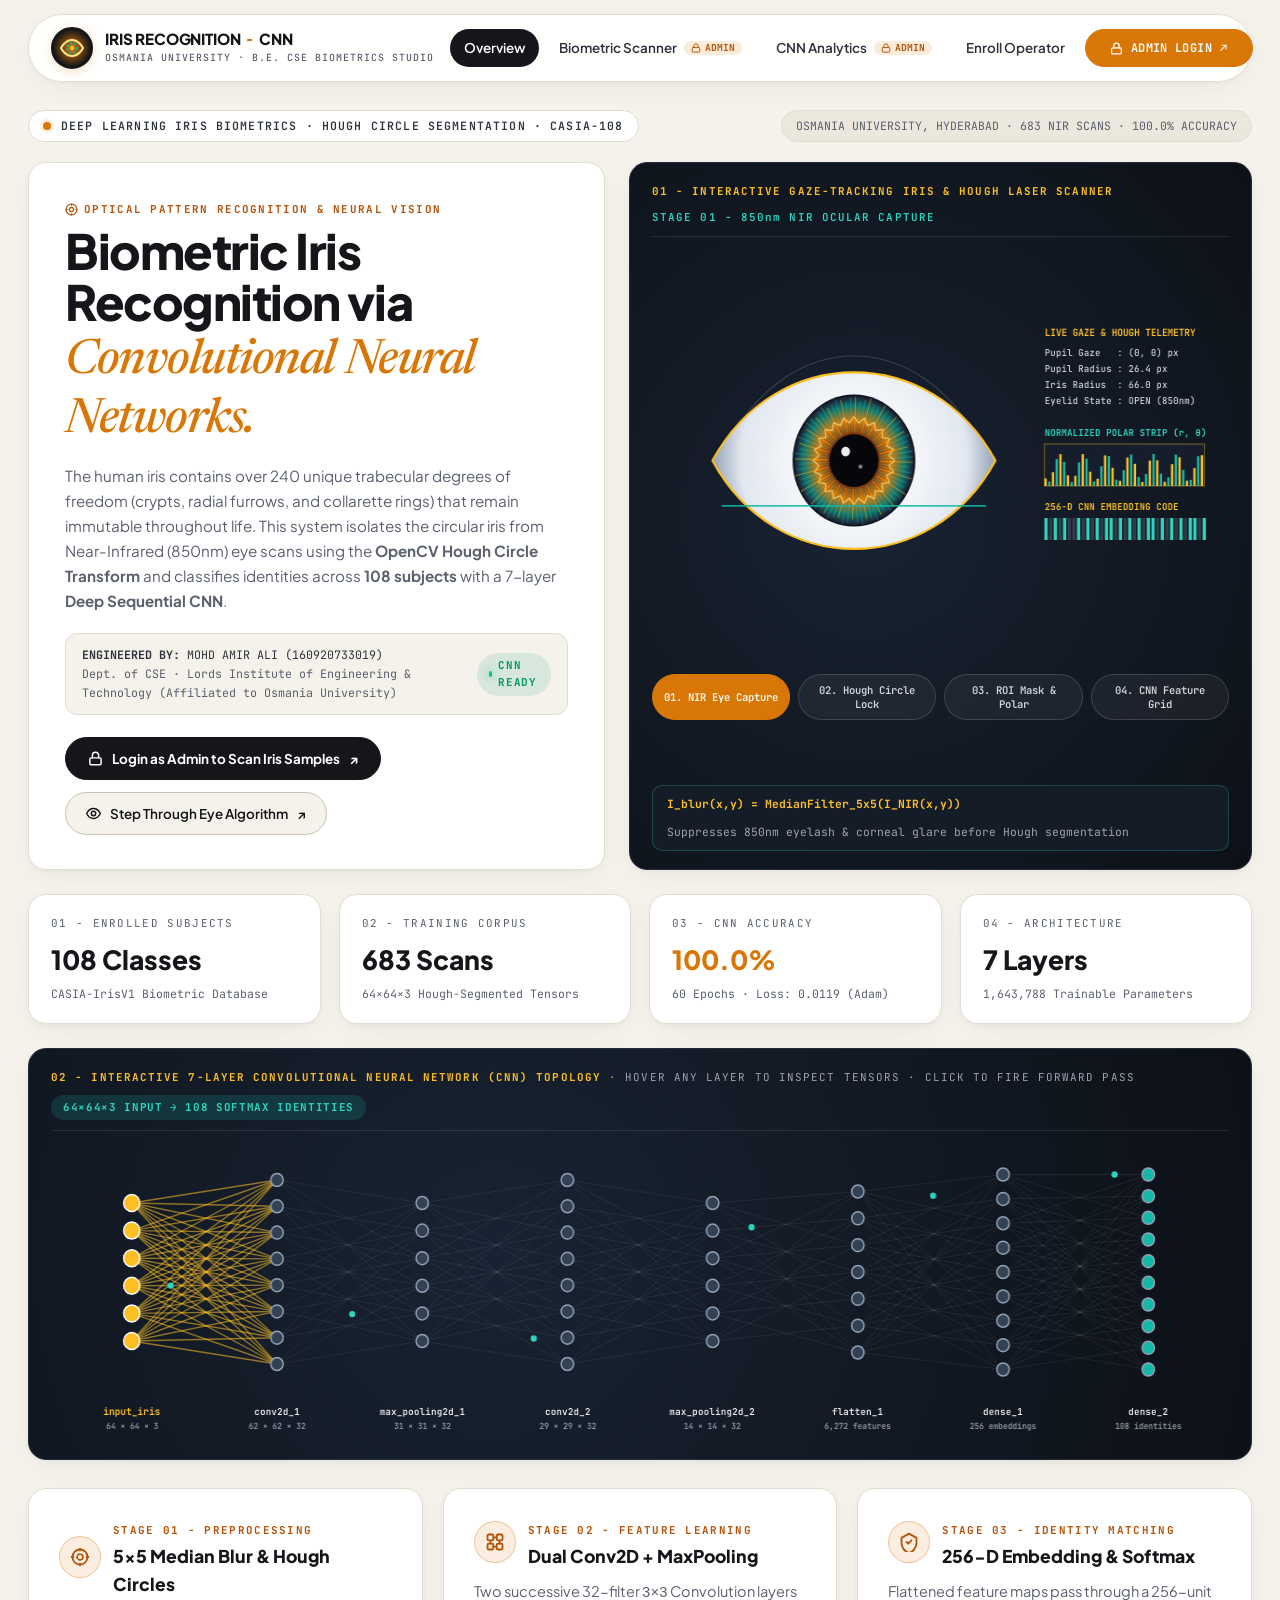
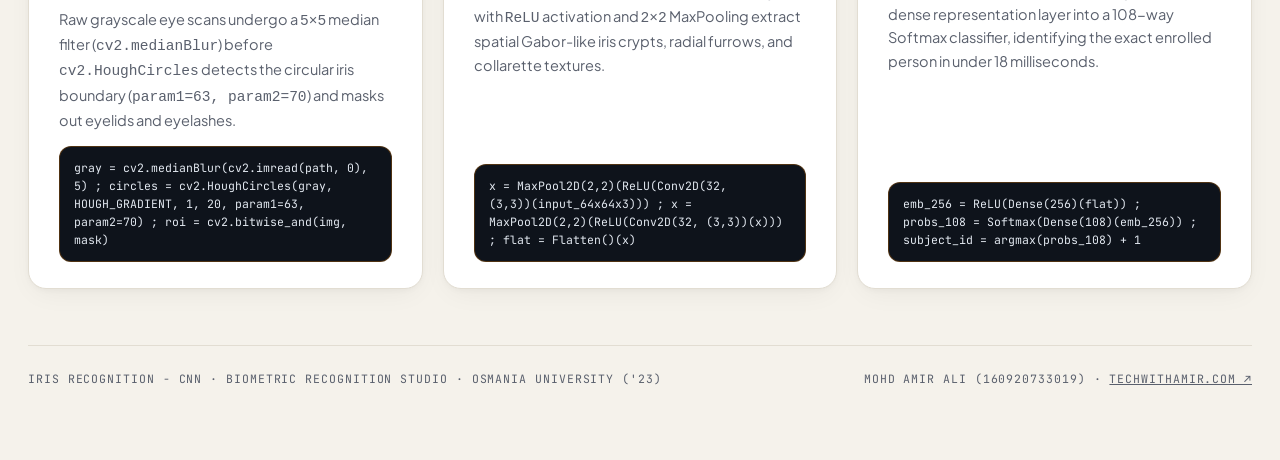
==== commit 728bba95: "Update UI layout, window-wide gaze tracking, and CNN layer inspector" ====
--- a/Launch_Iris_Dashboard.html
+++ b/Launch_Iris_Dashboard.html
@@ -3,12 +3,13 @@
 <head>
   <meta charset="utf-8" />
   <meta name="viewport" content="width=device-width, initial-scale=1.0" />
-  <title>OCULAR-CNN // Biometric Iris Recognition Studio — Osmania University</title>
+  <title>IRIS RECOGNITION - CNN · Biometric Iris Recognition Studio · Osmania University</title>
+  <link rel="icon" type="image/svg+xml" href="data:image/svg+xml,%3Csvg xmlns='http://www.w3.org/2000/svg' viewBox='0 0 64 64'%3E%3Ccircle cx='32' cy='32' r='30' fill='%230E131B' stroke='%23D97706' stroke-width='3.5'/%3E%3Cpath d='M6 32 C15 16 49 16 58 32 C49 48 15 48 6 32 Z' fill='%23161D2A' stroke='%23FBBF24' stroke-width='2.8' stroke-linejoin='round'/%3E%3Ccircle cx='32' cy='32' r='14' fill='%23D97706' opacity='0.28'/%3E%3Ccircle cx='32' cy='32' r='13' fill='none' stroke='%2314B8A6' stroke-width='2.4' stroke-dasharray='4 2.5'/%3E%3Ccircle cx='32' cy='32' r='6.2' fill='%2305070B' stroke='%23FBBF24' stroke-width='2'/%3E%3Ccircle cx='29.5' cy='29.5' r='2' fill='%23FFFFFF'/%3E%3C/svg%3E" />
   <style>
 @import url('https://fonts.googleapis.com/css2?family=Plus+Jakarta+Sans:wght@400;500;600;700;800&family=Newsreader:ital,opsz,wght@0,6..72,400;0,6..72,500;0,6..72,600;1,6..72,400;1,6..72,500&family=JetBrains+Mono:wght@400;500;600;700&display=swap');
 
 :root {
-  /* Biometric Optical Studio Palette — Warm Alabaster Bento + Deep Ocular Obsidian + Iris Amber & Laser Teal */
+  /* Biometric Optical Studio Palette - Warm Alabaster Bento + Deep Ocular Obsidian + Iris Amber & Laser Teal */
   --bg-primary: #F5F2EB;         /* Warm Sandstone-Alabaster Studio Background */
   --bg-surface: #FFFFFF;         /* Crisp Tactile Bento Card Surface */
   --bg-elevated: #ECE7DC;        /* Soft Warm Stone Pill Surface */
@@ -42,6 +43,10 @@
   padding: 0;
 }
 
+html {
+  overflow-y: scroll; /* Prevents horizontal scrollbar shift when switching between tall and short tabs */
+}
+
 html, body {
   background-color: var(--bg-primary);
   color: var(--ink-dark);
@@ -55,6 +60,14 @@
   color: inherit;
   text-decoration: none;
   transition: all 0.22s ease;
+}
+
+.inline-svg-icon {
+  display: inline-flex;
+  align-items: center;
+  justify-content: center;
+  vertical-align: middle;
+  flex-shrink: 0;
 }
 
 /* ==========================================================================
@@ -71,7 +84,7 @@
 }
 
 .admin-session-inner {
-  max-width: 1340px;
+  max-width: 1320px;
   margin: 0 auto;
   display: flex;
   align-items: center;
@@ -102,7 +115,7 @@
 }
 
 /* ==========================================================================
-   FLOATING PILL HEADER (Distinct from the Blockchain project's flat header)
+   LOCKED FLOATING CAPSULE HEADER (Consistent geometry across all 4 sections)
    ========================================================================== */
 .site-header {
   position: sticky;
@@ -114,9 +127,11 @@
 
 .header-inner {
   max-width: 1320px;
+  width: 100%;
+  min-height: 68px;
   margin: 0 auto;
-  padding: 12px 22px;
-  background-color: rgba(255, 255, 255, 0.90);
+  padding: 10px 22px;
+  background-color: rgba(255, 255, 255, 0.94);
   backdrop-filter: blur(14px);
   border: 1px solid var(--border-hairline);
   border-radius: var(--radius-pill);
@@ -124,8 +139,16 @@
   display: flex;
   align-items: center;
   justify-content: space-between;
-  flex-wrap: wrap;
+  flex-wrap: nowrap;
   gap: 16px;
+}
+
+@media (max-width: 1020px) {
+  .header-inner {
+    flex-wrap: wrap;
+    border-radius: 24px;
+    padding: 14px 20px;
+  }
 }
 
 .brand-lockup {
@@ -133,12 +156,13 @@
   align-items: center;
   gap: 12px;
   cursor: pointer;
+  flex-shrink: 0;
 }
 
 .project-iris-icon {
-  width: 40px;
-  height: 40px;
-  background: radial-gradient(circle at center, #D97706 0%, #0E131B 70%);
+  width: 42px;
+  height: 42px;
+  background: radial-gradient(circle at center, #D97706 0%, #0E131B 72%);
   border: 2px solid #141619;
   border-radius: 50%;
   display: flex;
@@ -146,6 +170,13 @@
   justify-content: center;
   color: #FDE68A;
   flex-shrink: 0;
+  box-shadow: 0 2px 10px rgba(217, 119, 6, 0.25);
+  transition: transform 0.24s ease, box-shadow 0.24s ease;
+}
+
+.brand-lockup:hover .project-iris-icon {
+  transform: scale(1.06);
+  box-shadow: 0 0 16px rgba(217, 119, 6, 0.5);
 }
 
 .brand-text {
@@ -155,16 +186,19 @@
 
 .brand-name {
   font-family: var(--font-sans);
-  font-size: 0.92rem;
+  font-size: 0.95rem;
   font-weight: 800;
   letter-spacing: -0.01em;
   color: var(--ink-dark);
   line-height: 1.15;
+  white-space: nowrap;
 }
 
 .brand-name .slash-accent {
   color: var(--accent-indigo);
   font-family: var(--font-mono);
+  font-weight: 800;
+  margin: 0 2px;
 }
 
 .brand-tagline {
@@ -175,25 +209,38 @@
   text-transform: uppercase;
   color: var(--slate-muted);
   margin-top: 2px;
+  white-space: nowrap;
 }
 
 .site-nav {
   display: flex;
   align-items: center;
-  gap: 8px;
-  flex-wrap: wrap;
+  gap: 6px;
+  flex-wrap: nowrap;
+}
+
+@media (max-width: 1020px) {
+  .site-nav {
+    flex-wrap: wrap;
+    width: 100%;
+    justify-content: flex-start;
+  }
 }
 
 .nav-link {
   font-size: 0.84rem;
   font-weight: 600;
   color: var(--ink-soft);
-  padding: 8px 15px;
+  padding: 8px 14px;
+  height: 38px;
   border-radius: var(--radius-pill);
   display: inline-flex;
   align-items: center;
-  gap: 6px;
+  justify-content: center;
+  gap: 7px;
   cursor: pointer;
+  white-space: nowrap;
+  transition: background-color 0.2s ease, color 0.2s ease;
 }
 
 .nav-link:hover {
@@ -207,33 +254,59 @@
 }
 
 .nav-lock-tag {
+  display: inline-flex;
+  align-items: center;
+  gap: 4px;
   font-family: var(--font-mono);
   font-size: 0.6rem;
-  padding: 1px 6px;
+  font-weight: 700;
+  padding: 2px 7px;
   border-radius: var(--radius-pill);
   background-color: rgba(217, 119, 6, 0.14);
   color: var(--accent-indigo-hover);
+  line-height: 1;
+}
+
+.nav-link.active .nav-lock-tag {
+  background-color: rgba(251, 191, 36, 0.22);
+  color: #FBBF24;
+}
+
+.nav-lock-tag.unlocked {
+  background-color: rgba(5, 150, 105, 0.15);
+  color: var(--verified-emerald);
+}
+
+.nav-link.active .nav-lock-tag.unlocked {
+  background-color: rgba(16, 185, 129, 0.25);
+  color: #34D399;
 }
 
 .nav-cta {
   display: inline-flex;
   align-items: center;
+  justify-content: center;
   gap: 8px;
   padding: 9px 18px;
+  height: 38px;
+  min-width: 168px;
   border-radius: var(--radius-pill);
   border: 1px solid var(--accent-indigo);
   font-family: var(--font-mono);
-  font-size: 0.76rem;
+  font-size: 0.74rem;
   font-weight: 700;
   letter-spacing: 0.03em;
   text-transform: uppercase;
   color: #FFFFFF;
   background: var(--accent-indigo);
   cursor: pointer;
+  white-space: nowrap;
+  flex-shrink: 0;
 }
 
 .nav-cta:hover,
-.nav-cta.admin-active {
+.nav-cta.admin-active,
+.nav-cta.login-tab-active {
   background-color: var(--ocular-dark);
   border-color: var(--ocular-dark);
   color: #FBBF24;
@@ -293,7 +366,9 @@
 }
 
 .eyebrow-label {
-  display: inline-block;
+  display: inline-flex;
+  align-items: center;
+  gap: 6px;
   font-family: var(--font-mono);
   font-size: 0.68rem;
   font-weight: 700;
@@ -370,7 +445,7 @@
 .btn-primary-editorial {
   display: inline-flex;
   align-items: center;
-  gap: 10px;
+  gap: 9px;
   padding: 12px 22px;
   background-color: var(--ink-dark);
   color: #FFFFFF;
@@ -380,17 +455,19 @@
   border-radius: var(--radius-pill);
   border: 1px solid var(--ink-dark);
   cursor: pointer;
+  transition: all 0.2s ease;
 }
 
 .btn-primary-editorial:hover {
   background-color: var(--accent-indigo);
   border-color: var(--accent-indigo);
+  transform: translateY(-1px);
 }
 
 .btn-secondary-editorial {
   display: inline-flex;
   align-items: center;
-  gap: 10px;
+  gap: 9px;
   padding: 12px 20px;
   background-color: var(--bg-primary);
   color: var(--ink-dark);
@@ -400,18 +477,20 @@
   border-radius: var(--radius-pill);
   border: 1px solid var(--border-strong);
   cursor: pointer;
+  transition: all 0.2s ease;
 }
 
 .btn-secondary-editorial:hover {
   border-color: var(--accent-indigo);
   color: var(--accent-indigo-hover);
   background-color: var(--accent-indigo-soft);
+  transform: translateY(-1px);
 }
 
 .btn-danger-editorial {
   display: inline-flex;
   align-items: center;
-  gap: 10px;
+  gap: 9px;
   padding: 10px 18px;
   border-radius: var(--radius-pill);
   background-color: var(--spoof-bg);
@@ -422,6 +501,7 @@
   text-transform: uppercase;
   border: 1px solid var(--spoof-crimson);
   cursor: pointer;
+  transition: all 0.2s ease;
 }
 
 .btn-danger-editorial:hover {
@@ -477,6 +557,7 @@
   cursor: pointer;
   text-align: center;
   font-weight: 600;
+  transition: all 0.2s ease;
 }
 
 .stage-pill.active,
@@ -484,6 +565,22 @@
   background-color: var(--accent-indigo);
   border-color: var(--accent-indigo);
   color: #FFFFFF;
+}
+
+.eye-stage-formula-strip {
+  margin-top: 10px;
+  padding: 9px 14px;
+  border-radius: 10px;
+  background-color: rgba(22, 29, 42, 0.9);
+  border: 1px solid rgba(45, 212, 191, 0.24);
+  font-family: var(--font-mono);
+  font-size: 0.71rem;
+  color: #E2E8F0;
+  display: flex;
+  align-items: center;
+  justify-content: space-between;
+  gap: 10px;
+  flex-wrap: wrap;
 }
 
 /* Bento Metrics Row */
@@ -532,6 +629,53 @@
   font-size: 0.72rem;
   color: var(--slate-muted);
   margin-top: 4px;
+}
+
+/* Stage Icon Badge & Word-by-Word Scroll Reveal for Overview Code Cards */
+.stage-card-head {
+  display: flex;
+  align-items: center;
+  gap: 12px;
+  margin-bottom: 10px;
+}
+
+.stage-icon-circle {
+  width: 42px;
+  height: 42px;
+  border-radius: 50%;
+  background: var(--accent-indigo-soft);
+  border: 1.5px solid rgba(217, 119, 6, 0.35);
+  color: var(--accent-indigo-hover);
+  display: flex;
+  align-items: center;
+  justify-content: center;
+  flex-shrink: 0;
+}
+
+.scroll-code-snippet {
+  margin-top: 14px;
+  padding: 12px 14px;
+  border-radius: 12px;
+  background-color: var(--ocular-dark);
+  border: 1px solid rgba(217, 119, 6, 0.32);
+  font-family: var(--font-mono);
+  font-size: 0.72rem;
+  line-height: 1.55;
+  color: #E2E8F0;
+}
+
+.scroll-code-snippet .code-word-token {
+  display: inline-block;
+  opacity: 0;
+  transform: translateY(7px);
+  filter: blur(2.5px);
+  transition: opacity 0.36s cubic-bezier(0.22, 1, 0.36, 1), transform 0.36s cubic-bezier(0.22, 1, 0.36, 1), filter 0.36s ease;
+}
+
+.scroll-code-snippet.revealed .code-word-token {
+  opacity: 1;
+  transform: translateY(0);
+  filter: blur(0);
 }
 
 /* Interactive Cards & Scanner Grid */
@@ -609,7 +753,9 @@
 }
 
 .status-pill {
-  display: inline-block;
+  display: inline-flex;
+  align-items: center;
+  gap: 6px;
   font-family: var(--font-mono);
   font-size: 0.68rem;
   font-weight: 700;
@@ -658,9 +804,39 @@
   color: var(--ink-dark);
 }
 
+.editorial-table tbody tr.layer-row {
+  cursor: pointer;
+  transition: background-color 0.18s ease;
+}
+
+.editorial-table tbody tr.layer-row:hover,
+.editorial-table tbody tr.layer-row.active-layer-row {
+  background-color: var(--accent-indigo-soft);
+}
+
 .mono-cell {
   font-family: var(--font-mono);
   font-size: 0.8rem;
+}
+
+/* Interactive 7-Layer Detail Inspector Box */
+.layer-inspector-panel {
+  margin-top: 16px;
+  padding: 18px 22px;
+  border-radius: 14px;
+  background-color: var(--ocular-dark);
+  color: #F3F4F6;
+  border: 1px solid rgba(217, 119, 6, 0.45);
+  display: grid;
+  grid-template-columns: 1.25fr 0.75fr;
+  gap: 20px;
+  align-items: center;
+}
+
+@media (max-width: 780px) {
+  .layer-inspector-panel {
+    grid-template-columns: 1fr;
+  }
 }
 
 .form-group { margin-bottom: 18px; }
@@ -684,6 +860,12 @@
   color: var(--ink-dark);
 }
 
+.form-input:focus {
+  outline: none;
+  border-color: var(--accent-indigo);
+  box-shadow: 0 0 0 3px var(--accent-indigo-soft);
+}
+
 .alert-banner {
   padding: 14px 18px;
   margin-bottom: 20px;
@@ -700,8 +882,50 @@
   color: var(--spoof-crimson);
 }
 
+/* Quality Gate Box in Enroll Operator */
+.quality-gate-card {
+  background-color: var(--ocular-dark);
+  color: #F3F4F6;
+  border-radius: 16px;
+  padding: 18px 20px;
+  margin-bottom: 20px;
+  border: 1px solid rgba(20, 184, 166, 0.35);
+}
+
+.quality-meter-row {
+  margin-bottom: 10px;
+}
+
+.quality-meter-row:last-child {
+  margin-bottom: 0;
+}
+
+.quality-meter-top {
+  display: flex;
+  justify-content: space-between;
+  font-family: var(--font-mono);
+  font-size: 0.7rem;
+  color: #D1D5DB;
+  margin-bottom: 4px;
+}
+
+.quality-meter-track {
+  width: 100%;
+  height: 6px;
+  background: rgba(255, 255, 255, 0.1);
+  border-radius: 999px;
+  overflow: hidden;
+}
+
+.quality-meter-fill {
+  height: 100%;
+  border-radius: 999px;
+  background: linear-gradient(90deg, #D97706 0%, #14B8A6 100%);
+  transition: width 0.35s ease;
+}
+
 /* ==========================================================================
-   LIVE BIOMETRIC SCAN MODAL POPUP WINDOW
+   LIVE BIOMETRIC SCAN MODAL & 5S ENROLLMENT CONFIRMATION MODAL
    ========================================================================== */
 .scan-modal-backdrop {
   position: fixed;
@@ -793,22 +1017,23 @@
   gap: 12px;
 }
 
-    .tab-section { display: none; }
-    .tab-section.active { display: block; }
-    .prob-bar-track {
-      width: 100%;
-      height: 8px;
-      border-radius: 999px;
-      background-color: var(--bg-elevated);
-      margin-top: 4px;
-      overflow: hidden;
-    }
-    .prob-bar-fill {
-      height: 100%;
-      border-radius: 999px;
-      background: linear-gradient(90deg, #D97706 0%, #0D9488 100%);
-      transition: width 0.4s ease;
-    }
+.tab-section { display: none; }
+.tab-section.active { display: block; }
+.prob-bar-track {
+  width: 100%;
+  height: 8px;
+  border-radius: 999px;
+  background-color: var(--bg-elevated);
+  margin-top: 4px;
+  overflow: hidden;
+}
+.prob-bar-fill {
+  height: 100%;
+  border-radius: 999px;
+  background: linear-gradient(90deg, #D97706 0%, #0D9488 100%);
+  transition: width 0.4s ease;
+}
+
   </style>
 </head>
 <body>
@@ -827,20 +1052,20 @@
     </div>
   </div>
 
-  <!-- Floating Pill Header (Distinct Optical Studio Style) -->
+  <!-- Locked Floating Capsule Header (Consistent across all tabs) -->
   <header class="site-header">
     <div class="header-inner">
       <a onclick="switchTab('overview')" class="brand-lockup">
         <div class="project-iris-icon">
-          <svg width="22" height="22" viewBox="0 0 24 24" fill="none" stroke="currentColor" stroke-width="2">
+          <svg width="24" height="24" viewBox="0 0 24 24" fill="none" stroke="currentColor" stroke-width="2">
             <path d="M1 12s4-8 11-8 11 8 11 8-4 8-11 8-11-8-11-8z"></path>
-            <circle cx="12" cy="12" r="4.5" stroke="#14B8A6" stroke-dasharray="2 2"></circle>
-            <circle cx="12" cy="12" r="2" fill="#FBBF24"></circle>
+            <circle cx="12" cy="12" r="4.8" stroke="#14B8A6" stroke-dasharray="2.2 1.8"></circle>
+            <circle cx="12" cy="12" r="2.2" fill="#FBBF24" stroke="none"></circle>
           </svg>
         </div>
         <div class="brand-text">
-          <span class="brand-name">OCULAR-CNN <span class="slash-accent">●</span> BIOMETRIC STUDIO</span>
-          <span class="brand-tagline">Osmania University · B.E. CSE Mini Project</span>
+          <span class="brand-name">IRIS RECOGNITION <span class="slash-accent">-</span> CNN</span>
+          <span class="brand-tagline">Osmania University · B.E. CSE Biometrics Studio</span>
         </div>
       </a>
 
@@ -866,12 +1091,15 @@
       <section class="editorial-split">
         <div class="hero-bento-left">
           <div>
-            <span class="eyebrow-label">OPTICAL PATTERN RECOGNITION &amp; NEURAL VISION</span>
+            <span class="eyebrow-label">
+              <svg width="13" height="13" viewBox="0 0 24 24" fill="none" stroke="currentColor" stroke-width="2.3" stroke-linecap="round" stroke-linejoin="round"><circle cx="12" cy="12" r="10"/><circle cx="12" cy="12" r="4"/><line x1="12" y1="2" x2="12" y2="4"/><line x1="12" y1="20" x2="12" y2="22"/><line x1="2" y1="12" x2="4" y2="12"/><line x1="20" y1="12" x2="22" y2="12"/></svg>
+              OPTICAL PATTERN RECOGNITION &amp; NEURAL VISION
+            </span>
             <h1 class="hero-display-title">
               Biometric Iris Recognition via <span class="serif-italic">Convolutional Neural Networks.</span>
             </h1>
             <p class="editorial-body">
-              The human iris contains over 240 unique trabecular degrees of freedom—crypts, radial furrows, and collarette rings—that remain immutable throughout life. This system isolates the circular iris from Near-Infrared (850nm) eye scans using the <strong>OpenCV Hough Circle Transform</strong> and classifies identities across <strong>108 subjects</strong> with a 7-layer <strong>Deep Sequential CNN</strong>.
+              The human iris contains over 240 unique trabecular degrees of freedom (crypts, radial furrows, and collarette rings) that remain immutable throughout life. This system isolates the circular iris from Near-Infrared (850nm) eye scans using the <strong>OpenCV Hough Circle Transform</strong> and classifies identities across <strong>108 subjects</strong> with a 7-layer <strong>Deep Sequential CNN</strong>.
             </p>
           </div>
 
@@ -881,18 +1109,18 @@
                 <strong>ENGINEERED BY:</strong> MOHD AMIR ALI (160920733019)<br/>
                 <span style="color: var(--slate-muted);">Dept. of CSE · Lords Institute of Engineering &amp; Technology (Affiliated to Osmania University)</span>
               </div>
-              <span class="status-pill verified">● CNN READY</span>
+              <span class="status-pill verified"><span class="pulse-dot" style="width:6px;height:6px;"></span> CNN READY</span>
             </div>
 
             <div id="hero-dynamic-actions" style="display: flex; gap: 12px; flex-wrap: wrap;"></div>
           </div>
         </div>
 
-        <!-- Dark Ophthalmoscope Viewport: Stationary Eye Contour + Cursor-Tracking Pupil & Iris -->
+        <!-- Dark Ophthalmoscope Viewport: Stationary Eye Contour + Full-Window Cursor-Tracking Pupil & Iris -->
         <div class="ocular-viewport-card">
           <div class="ocular-header">
-            <span style="color: #FBBF24; font-weight: 700;">01 // INTERACTIVE GAZE-TRACKING IRIS &amp; HOUGH LASER SCANNER</span>
-            <span id="eye-stage-status" style="color: #2DD4BF;">MOVE CURSOR TO MOVE PUPIL/IRIS · CLICK STAGE BELOW</span>
+            <span style="color: #FBBF24; font-weight: 700;">01 - INTERACTIVE GAZE-TRACKING IRIS &amp; HOUGH LASER SCANNER</span>
+            <span id="eye-stage-status" style="color: #2DD4BF; font-weight: 600;">STAGE 01 - 850nm NIR OCULAR CAPTURE</span>
           </div>
           <canvas id="eye-3d-canvas" width="620" height="305" style="width: 100%; height: 305px; display: block; cursor: crosshair;"></canvas>
           <div class="stage-pills-bar">
@@ -901,28 +1129,32 @@
             <button type="button" class="stage-pill" id="st-btn-2" onclick="setEyeStage(2)">03. ROI Mask &amp; Polar</button>
             <button type="button" class="stage-pill" id="st-btn-3" onclick="setEyeStage(3)">04. CNN Feature Grid</button>
           </div>
+          <div class="eye-stage-formula-strip" id="eye-stage-formula-box">
+            <span id="eye-stage-math" style="color:#FBBF24; font-weight:700;">I_blur(x,y) = MedianFilter_5x5(I_NIR(x,y))</span>
+            <span id="eye-stage-note" style="color:#9CA3AF;">Suppresses 850nm eyelash &amp; corneal glare before Hough segmentation</span>
+          </div>
         </div>
       </section>
 
       <!-- Rounded Bento Metrics Strip -->
       <section class="metrics-strip">
         <div class="metric-item">
-          <div class="metric-label">01 / ENROLLED SUBJECTS</div>
+          <div class="metric-label">01 - ENROLLED SUBJECTS</div>
           <div class="metric-value">108 Classes</div>
           <div class="metric-sub">CASIA-IrisV1 Biometric Database</div>
         </div>
         <div class="metric-item">
-          <div class="metric-label">02 / TRAINING CORPUS</div>
+          <div class="metric-label">02 - TRAINING CORPUS</div>
           <div class="metric-value">683 Scans</div>
           <div class="metric-sub">64×64×3 Hough-Segmented Tensors</div>
         </div>
         <div class="metric-item">
-          <div class="metric-label">03 / CNN ACCURACY</div>
+          <div class="metric-label">03 - CNN ACCURACY</div>
           <div class="metric-value accent">100.0%</div>
           <div class="metric-sub">60 Epochs · Loss: 0.0119 (Adam)</div>
         </div>
         <div class="metric-item">
-          <div class="metric-label">04 / ARCHITECTURE</div>
+          <div class="metric-label">04 - ARCHITECTURE</div>
           <div class="metric-value">7 Layers</div>
           <div class="metric-sub">1,643,788 Trainable Parameters</div>
         </div>
@@ -932,36 +1164,74 @@
       <section class="ocular-viewport-card" style="margin-bottom: 28px;">
         <div class="ocular-header">
           <div>
-            <span style="color: #FBBF24; font-weight: 700;">02 // INTERACTIVE 7-LAYER CONVOLUTIONAL NEURAL NETWORK (CNN) TOPOLOGY</span>
-            <span> — HOVER ANY LAYER TO INSPECT TENSORS · CLICK TO FIRE FORWARD PASS</span>
+            <span style="color: #FBBF24; font-weight: 700;">02 - INTERACTIVE 7-LAYER CONVOLUTIONAL NEURAL NETWORK (CNN) TOPOLOGY</span>
+            <span> · HOVER ANY LAYER TO INSPECT TENSORS · CLICK TO FIRE FORWARD PASS</span>
           </div>
           <span id="cnn-hover-readout" class="status-pill verified" style="background: rgba(20,184,166,0.18); color: #2DD4BF;">64×64×3 INPUT → 108 SOFTMAX IDENTITIES</span>
         </div>
         <canvas id="cnn-network-canvas" width="1240" height="300" style="width: 100%; height: 300px; display: block; cursor: pointer;"></canvas>
       </section>
 
-      <!-- Step-by-Step Algorithmic Breakdown Cards -->
+      <!-- Step-by-Step Algorithmic Breakdown Cards with Custom SVG Icons & Word-by-Word Scroll Reveal -->
       <section style="display: grid; grid-template-columns: repeat(auto-fit, minmax(290px, 1fr)); gap: 20px;">
-        <div class="editorial-card" style="margin-bottom: 0;">
-          <span class="eyebrow-label">STAGE 01 // PREPROCESSING</span>
-          <h3 style="font-size: 1.12rem; font-weight: 800; margin-bottom: 8px;">5×5 Median Blur &amp; Hough Circles</h3>
-          <p style="color: var(--slate-muted); font-size: 0.92rem;">
-            Raw grayscale eye scans undergo a <code>5×5</code> median filter (<code>cv2.medianBlur</code>) before <code>cv2.HoughCircles</code> detects the circular iris boundary (<code>param1=63, param2=70</code>) and masks out eyelids and eyelashes.
-          </p>
-        </div>
-        <div class="editorial-card" style="margin-bottom: 0;">
-          <span class="eyebrow-label">STAGE 02 // FEATURE LEARNING</span>
-          <h3 style="font-size: 1.12rem; font-weight: 800; margin-bottom: 8px;">Dual Conv2D + MaxPooling</h3>
-          <p style="color: var(--slate-muted); font-size: 0.92rem;">
-            Two successive 32-filter <code>3×3</code> Convolution layers with <code>ReLU</code> activation and <code>2×2</code> MaxPooling extract spatial Gabor-like iris crypts, radial furrows, and collarette textures.
-          </p>
-        </div>
-        <div class="editorial-card" style="margin-bottom: 0;">
-          <span class="eyebrow-label">STAGE 03 // IDENTITY MATCHING</span>
-          <h3 style="font-size: 1.12rem; font-weight: 800; margin-bottom: 8px;">256-D Embedding &amp; Softmax</h3>
-          <p style="color: var(--slate-muted); font-size: 0.92rem;">
-            Flattened feature maps pass through a 256-unit dense representation layer into a 108-way Softmax classifier, identifying the exact enrolled person in under 18 milliseconds.
-          </p>
+        <div class="editorial-card" style="margin-bottom: 0; display: flex; flex-direction: column; justify-content: space-between;">
+          <div>
+            <div class="stage-card-head">
+              <div class="stage-icon-circle">
+                <svg width="20" height="20" viewBox="0 0 24 24" fill="none" stroke="currentColor" stroke-width="2.2" stroke-linecap="round" stroke-linejoin="round"><circle cx="12" cy="12" r="9"/><circle cx="12" cy="12" r="3.5" stroke-dasharray="2.5 2"/><path d="M12 2v2M12 20v2M2 12h2M20 12h2"/></svg>
+              </div>
+              <div>
+                <span class="eyebrow-label" style="margin-bottom: 2px;">STAGE 01 - PREPROCESSING</span>
+                <h3 style="font-size: 1.1rem; font-weight: 800;">5×5 Median Blur &amp; Hough Circles</h3>
+              </div>
+            </div>
+            <p style="color: var(--slate-muted); font-size: 0.91rem;">
+              Raw grayscale eye scans undergo a <code>5×5</code> median filter (<code>cv2.medianBlur</code>) before <code>cv2.HoughCircles</code> detects the circular iris boundary (<code>param1=63, param2=70</code>) and masks out eyelids and eyelashes.
+            </p>
+          </div>
+          <div class="scroll-code-snippet">
+            gray = cv2.medianBlur(cv2.imread(path, 0), 5) ; circles = cv2.HoughCircles(gray, HOUGH_GRADIENT, 1, 20, param1=63, param2=70) ; roi = cv2.bitwise_and(img, mask)
+          </div>
+        </div>
+
+        <div class="editorial-card" style="margin-bottom: 0; display: flex; flex-direction: column; justify-content: space-between;">
+          <div>
+            <div class="stage-card-head">
+              <div class="stage-icon-circle">
+                <svg width="20" height="20" viewBox="0 0 24 24" fill="none" stroke="currentColor" stroke-width="2.2" stroke-linecap="round" stroke-linejoin="round"><rect x="3" y="3" width="7" height="7" rx="1.5"/><rect x="14" y="3" width="7" height="7" rx="1.5"/><rect x="14" y="14" width="7" height="7" rx="1.5"/><rect x="3" y="14" width="7" height="7" rx="1.5"/><path d="M10 6.5h4M6.5 10v4M17.5 10v4M10 17.5h4"/></svg>
+              </div>
+              <div>
+                <span class="eyebrow-label" style="margin-bottom: 2px;">STAGE 02 - FEATURE LEARNING</span>
+                <h3 style="font-size: 1.1rem; font-weight: 800;">Dual Conv2D + MaxPooling</h3>
+              </div>
+            </div>
+            <p style="color: var(--slate-muted); font-size: 0.91rem;">
+              Two successive 32-filter <code>3×3</code> Convolution layers with <code>ReLU</code> activation and <code>2×2</code> MaxPooling extract spatial Gabor-like iris crypts, radial furrows, and collarette textures.
+            </p>
+          </div>
+          <div class="scroll-code-snippet">
+            x = MaxPool2D(2,2)(ReLU(Conv2D(32, (3,3))(input_64x64x3))) ; x = MaxPool2D(2,2)(ReLU(Conv2D(32, (3,3))(x))) ; flat = Flatten()(x)
+          </div>
+        </div>
+
+        <div class="editorial-card" style="margin-bottom: 0; display: flex; flex-direction: column; justify-content: space-between;">
+          <div>
+            <div class="stage-card-head">
+              <div class="stage-icon-circle">
+                <svg width="20" height="20" viewBox="0 0 24 24" fill="none" stroke="currentColor" stroke-width="2.2" stroke-linecap="round" stroke-linejoin="round"><path d="M12 2L3 7v6c0 5.5 3.8 10.7 9 12 5.2-1.3 9-6.5 9-12V7l-9-5z"/><path d="M9 12l2 2 4-4"/></svg>
+              </div>
+              <div>
+                <span class="eyebrow-label" style="margin-bottom: 2px;">STAGE 03 - IDENTITY MATCHING</span>
+                <h3 style="font-size: 1.1rem; font-weight: 800;">256-D Embedding &amp; Softmax</h3>
+              </div>
+            </div>
+            <p style="color: var(--slate-muted); font-size: 0.91rem;">
+              Flattened feature maps pass through a 256-unit dense representation layer into a 108-way Softmax classifier, identifying the exact enrolled person in under 18 milliseconds.
+            </p>
+          </div>
+          <div class="scroll-code-snippet">
+            emb_256 = ReLU(Dense(256)(flat)) ; probs_108 = Softmax(Dense(108)(emb_256)) ; subject_id = argmax(probs_108) + 1
+          </div>
         </div>
       </section>
     </div>
@@ -971,7 +1241,7 @@
       <div class="eyebrow-bar">
         <div class="eyebrow-left">
           <span class="indigo-dot"></span>
-          <span>02 // AUTHENTICATED ADMIN BIOMETRIC SCANNER &amp; LIVENESS LAB</span>
+          <span>02 - AUTHENTICATED ADMIN BIOMETRIC SCANNER &amp; LIVENESS LAB</span>
         </div>
         <div class="eyebrow-right">
           OSMANIA UNIVERSITY CSE LAB · OPERATOR: <span id="scanner-operator-label">AMIR</span>
@@ -982,7 +1252,10 @@
       <div class="editorial-card" style="border-left: 5px solid var(--accent-indigo); padding: 22px 28px; margin-bottom: 24px;">
         <div style="display: flex; align-items: center; justify-content: space-between; flex-wrap: wrap; gap: 16px;">
           <div>
-            <span class="eyebrow-label" style="margin-bottom: 4px;">🛡️ RESTRICTED BIOMETRIC ADMIN CONSOLE UNLOCKED</span>
+            <span class="eyebrow-label" style="margin-bottom: 4px;">
+              <svg width="14" height="14" viewBox="0 0 24 24" fill="none" stroke="currentColor" stroke-width="2.3" stroke-linecap="round" stroke-linejoin="round"><path d="M12 22s8-4 8-10V5l-8-3-8 3v7c0 6 8 10 8 10z"/><path d="M9 12l2 2 4-4"/></svg>
+              RESTRICTED BIOMETRIC ADMIN CONSOLE UNLOCKED
+            </span>
             <h2 style="font-size: 1.4rem; font-weight: 800;">
               Welcome, Biometric Administrator <span id="welcome-admin-name" style="color: var(--accent-indigo);">Amir</span>
             </h2>
@@ -991,9 +1264,18 @@
             </p>
           </div>
           <div style="display: flex; gap: 10px; flex-wrap: wrap;">
-            <button type="button" onclick="openLiveScanModal(currentSampleIdx, false)" class="btn-primary-editorial">🔍 Re-Launch Scan Popup Window</button>
-            <button type="button" onclick="simulateSpoofAttack()" class="btn-danger-editorial">⚡ Simulate Synthetic Iris Spoof Attack</button>
-            <button id="btn-reset-spoof" type="button" onclick="resetSpoofState()" class="btn-secondary-editorial" style="display: none;">🛡️ Reset Optical Sensor</button>
+            <button type="button" onclick="openLiveScanModal(currentSampleIdx, false)" class="btn-primary-editorial">
+              <svg width="15" height="15" viewBox="0 0 24 24" fill="none" stroke="currentColor" stroke-width="2.3" stroke-linecap="round" stroke-linejoin="round"><circle cx="11" cy="11" r="8"/><line x1="21" y1="21" x2="16.65" y2="16.65"/></svg>
+              <span>Re-Launch Scan Popup Window</span>
+            </button>
+            <button type="button" onclick="simulateSpoofAttack()" class="btn-danger-editorial">
+              <svg width="15" height="15" viewBox="0 0 24 24" fill="none" stroke="currentColor" stroke-width="2.3" stroke-linecap="round" stroke-linejoin="round"><polygon points="13 2 3 14 12 14 11 22 21 10 12 10 13 2"/></svg>
+              <span>Simulate Synthetic Iris Spoof Attack</span>
+            </button>
+            <button id="btn-reset-spoof" type="button" onclick="resetSpoofState()" class="btn-secondary-editorial" style="display: none;">
+              <svg width="15" height="15" viewBox="0 0 24 24" fill="none" stroke="currentColor" stroke-width="2.3" stroke-linecap="round" stroke-linejoin="round"><path d="M12 22s8-4 8-10V5l-8-3-8 3v7c0 6 8 10 8 10z"/></svg>
+              <span>Reset Optical Sensor</span>
+            </button>
           </div>
         </div>
       </div>
@@ -1004,12 +1286,13 @@
       <div class="editorial-card" style="padding: 22px 28px; margin-bottom: 24px;">
         <div style="display: flex; align-items: center; justify-content: space-between; flex-wrap: wrap; gap: 14px;">
           <div>
-            <span class="eyebrow-label" style="margin-bottom: 2px;">STEP 1 // CLICK ANY SAMPLE TO LAUNCH LIVE SCAN POPUP</span>
+            <span class="eyebrow-label" style="margin-bottom: 2px;">STEP 1 - CLICK ANY SAMPLE TO LAUNCH LIVE SCAN POPUP</span>
             <h3 style="font-size: 1.1rem; font-weight: 800;">CASIA-IrisV1 Reference Test Samples (108-Subject Dataset)</h3>
           </div>
           <div>
             <label class="btn-primary-editorial" style="cursor: pointer;">
-              <span>📂 Upload Custom Eye Image (.jpg / .png)</span>
+              <svg width="15" height="15" viewBox="0 0 24 24" fill="none" stroke="currentColor" stroke-width="2.3" stroke-linecap="round" stroke-linejoin="round"><path d="M21 15v4a2 2 0 0 1-2 2H5a2 2 0 0 1-2-2v-4"/><polyline points="17 8 12 3 7 8"/><line x1="12" y1="3" x2="12" y2="15"/></svg>
+              <span>Upload Custom Eye Image (.jpg / .png)</span>
               <input type="file" accept="image/*" onchange="handleCustomImageUpload(event)" style="display: none;" />
             </label>
           </div>
@@ -1022,7 +1305,7 @@
         <!-- Stage A: Raw NIR Eye + Hough Circle Reticle -->
         <div class="editorial-card" style="margin-bottom: 0; padding: 22px;">
           <div class="viz-header">
-            <span>STAGE A // RAW NIR EYE + HOUGH CIRCLE</span>
+            <span>STAGE A - RAW NIR EYE + HOUGH CIRCLE</span>
             <span class="status-pill verified" id="stage-a-badge">PUPIL &amp; IRIS LOCKED</span>
           </div>
           <canvas id="scan-input-canvas" width="380" height="270" style="width: 100%; height: 270px; background: #0B0A16; border-radius: 12px; display: block; border: 1px solid var(--border-hairline);"></canvas>
@@ -1034,7 +1317,7 @@
         <!-- Stage B: Isolated Circular Iris ROI Mask & Polar Strip -->
         <div class="editorial-card" style="margin-bottom: 0; padding: 22px;">
           <div class="viz-header">
-            <span>STAGE B // SEGMENTED ROI (test.png)</span>
+            <span>STAGE B - SEGMENTED ROI &amp; POLAR STRIP</span>
             <span class="status-pill verified">64×64×3 TENSOR</span>
           </div>
           <canvas id="scan-roi-canvas" width="320" height="270" style="width: 100%; height: 270px; background: #0B0A16; border-radius: 12px; display: block; border: 1px solid var(--border-hairline);"></canvas>
@@ -1047,7 +1330,7 @@
         <div class="editorial-card" style="margin-bottom: 0; padding: 22px; display: flex; flex-direction: column; justify-content: space-between;">
           <div>
             <div class="viz-header">
-              <span>STAGE C // CNN SOFTMAX PREDICTION</span>
+              <span>STAGE C - CNN SOFTMAX PREDICTION</span>
               <span class="status-pill verified" id="liveness-pill">● NIR LIVENESS VERIFIED</span>
             </div>
 
@@ -1087,7 +1370,7 @@
       <div class="eyebrow-bar">
         <div class="eyebrow-left">
           <span class="indigo-dot"></span>
-          <span>03 // 60-EPOCH CNN TRAINING TELEMETRY &amp; ARCHITECTURE INSPECTOR</span>
+          <span>03 - 60-EPOCH CNN TRAINING TELEMETRY &amp; ARCHITECTURE INSPECTOR</span>
         </div>
         <div class="eyebrow-right">
           OSMANIA UNIVERSITY CSE · model/history.pckl &amp; model/model.json
@@ -1098,22 +1381,23 @@
       <div class="editorial-card">
         <div class="viz-header">
           <div>
-            <span class="eyebrow-label" style="margin-bottom: 2px;">01 // TRAINING CONVERGENCE GRAPH (60 EPOCHS)</span>
+            <span class="eyebrow-label" style="margin-bottom: 2px;">01 - TRAINING CONVERGENCE GRAPH (60 EPOCHS · HOVER TO INSPECT EPOCH)</span>
             <h3 style="font-size: 1.25rem; font-weight: 800;">CNN Accuracy &amp; Categorical Crossentropy Loss Curve</h3>
           </div>
-          <div style="display: flex; gap: 16px; font-family: var(--font-mono); font-size: 0.76rem;">
-            <span style="color: #0D9488; font-weight: 700;">● Training Accuracy (Final: 100.0%)</span>
-            <span style="color: #E11D48; font-weight: 700;">● Crossentropy Loss (Final: 0.0119)</span>
-          </div>
-        </div>
-        <canvas id="training-chart-canvas" width="1200" height="320" style="width: 100%; height: 320px; background: var(--bg-primary); border-radius: 12px; border: 1px solid var(--border-hairline); display: block;"></canvas>
+          <div style="display: flex; gap: 16px; font-family: var(--font-mono); font-size: 0.76rem; align-items: center;">
+            <span id="chart-epoch-readout" class="status-pill verified">EPOCH 60: ACC 100.0% · LOSS 0.0119</span>
+            <span style="color: #0D9488; font-weight: 700;">● Training Accuracy</span>
+            <span style="color: #E11D48; font-weight: 700;">● Crossentropy Loss</span>
+          </div>
+        </div>
+        <canvas id="training-chart-canvas" width="1200" height="320" style="width: 100%; height: 320px; background: var(--bg-primary); border-radius: 12px; border: 1px solid var(--border-hairline); display: block; cursor: crosshair;"></canvas>
       </div>
 
       <!-- Interactive FAR / FRR Biometric Threshold Tuner -->
       <div class="editorial-card">
         <div class="viz-header">
           <div>
-            <span class="eyebrow-label" style="margin-bottom: 2px;">02 // BIOMETRIC SECURITY CALIBRATION</span>
+            <span class="eyebrow-label" style="margin-bottom: 2px;">02 - BIOMETRIC SECURITY CALIBRATION</span>
             <h3 style="font-size: 1.2rem; font-weight: 800;">Interactive Hamming Distance Threshold &amp; FAR / FRR Simulator</h3>
           </div>
           <span class="status-pill verified" id="threshold-mode-badge">BALANCED HIGH-SECURITY MODE</span>
@@ -1141,10 +1425,10 @@
         </div>
       </div>
 
-      <!-- 7-Layer CNN Architecture Table -->
+      <!-- Interactive 7-Layer CNN Architecture Inspector & Table -->
       <div class="editorial-card">
-        <span class="eyebrow-label">03 // MODEL SUMMARY (model/model.json &amp; model_weights.h5)</span>
-        <h3 style="font-size: 1.25rem; font-weight: 800; margin-bottom: 16px;">Sequential Deep Iris CNN Layer Breakdown</h3>
+        <span class="eyebrow-label">03 - INTERACTIVE 7-LAYER CNN ARCHITECTURE INSPECTOR (CLICK ANY LAYER ROW)</span>
+        <h3 style="font-size: 1.25rem; font-weight: 800; margin-bottom: 14px;">Sequential Deep Iris CNN Layer Breakdown</h3>
         <div style="overflow-x: auto;">
           <table class="editorial-table">
             <thead>
@@ -1160,6 +1444,28 @@
             <tbody id="cnn-layers-tbody"></tbody>
           </table>
         </div>
+
+        <!-- Live Interactive Layer Detail Card -->
+        <div class="layer-inspector-panel" id="layer-inspector-box">
+          <div>
+            <div style="font-family: var(--font-mono); font-size: 0.7rem; color: #2DD4BF; letter-spacing: 0.1em; margin-bottom: 4px;" id="insp-layer-kicker">
+              SELECTED LAYER TELEMETRY · LAYER #01
+            </div>
+            <div style="font-size: 1.25rem; font-weight: 800; color: #FBBF24; margin-bottom: 6px;" id="insp-layer-title">
+              conv2d_1 · 2D Spatial Gabor-Like Feature Extractor
+            </div>
+            <p style="font-size: 0.86rem; color: #D1D5DB; line-height: 1.55; margin-bottom: 10px;" id="insp-layer-desc">
+              Applies 32 learnable 3×3 spatial convolution kernels across the normalized 64×64×3 segmented iris ROI to capture primary trabecular crypt edges and collarette ring boundaries.
+            </p>
+            <div style="font-family: var(--font-mono); font-size: 0.74rem; color: #9CA3AF;" id="insp-layer-math">
+              Parameter Math: (3 × 3 × 3 + 1) × 32 filters = 896 trainable weights
+            </div>
+          </div>
+          <div style="background: #161E2E; border: 1px solid rgba(255,255,255,0.1); border-radius: 12px; padding: 14px; text-align: center;">
+            <div style="font-family: var(--font-mono); font-size: 0.68rem; color: #9CA3AF; margin-bottom: 8px;">LIVE FEATURE MAP ACTIVATION PREVIEW</div>
+            <canvas id="layer-activation-canvas" width="220" height="84" style="width: 100%; height: 84px; display: block; border-radius: 8px; background: #090D14;"></canvas>
+          </div>
+        </div>
       </div>
     </div>
 
@@ -1168,16 +1474,19 @@
       <div class="eyebrow-bar">
         <div class="eyebrow-left">
           <span class="indigo-dot"></span>
-          <span>01 // ROLE-GATED BIOMETRIC ADMINISTRATOR LOGIN</span>
+          <span>01 - ROLE-GATED BIOMETRIC ADMINISTRATOR LOGIN</span>
         </div>
         <div class="eyebrow-right">
           LEVEL-5 CLEARANCE REQUIRED FOR SCANNER &amp; ANALYTICS
         </div>
       </div>
 
-      <div style="max-width: 540px; margin: 24px auto;">
+      <div style="max-width: 560px; margin: 24px auto;">
         <div class="editorial-card">
-          <span class="eyebrow-label">BIOMETRIC ACCESS CONTROL</span>
+          <span class="eyebrow-label">
+            <svg width="13" height="13" viewBox="0 0 24 24" fill="none" stroke="currentColor" stroke-width="2.4" stroke-linecap="round" stroke-linejoin="round"><rect x="3" y="11" width="18" height="11" rx="2" ry="2"/><path d="M7 11V7a5 5 0 0 1 10 0v4"/></svg>
+            BIOMETRIC ACCESS CONTROL
+          </span>
           <h1 style="font-size: 1.65rem; font-weight: 800; margin-bottom: 6px;">Admin &amp; Verification Login</h1>
           <p style="font-family: var(--font-serif); font-style: italic; color: var(--slate-muted); margin-bottom: 20px;">
             Authenticate to unlock the 3-Stage Iris Biometric Scanner, Live Scan Popup Window, Spoof-Attack Lab, and 60-Epoch CNN Analytics.
@@ -1192,65 +1501,117 @@
             <input id="login-pass" class="form-input" type="password" value="amir123" />
           </div>
           <div style="background-color: var(--bg-elevated); border-radius: 12px; padding: 12px 14px; margin-bottom: 20px; font-family: var(--font-mono); font-size: 0.74rem; color: var(--slate-muted);">
-            <strong>🔓 ADMIN MODULES UNLOCKED UPON LOGIN:</strong><br/>
+            <strong style="display:inline-flex;align-items:center;gap:6px;color:var(--ink-dark);">
+              <svg width="14" height="14" viewBox="0 0 24 24" fill="none" stroke="#059669" stroke-width="2.4" stroke-linecap="round" stroke-linejoin="round"><rect x="3" y="11" width="18" height="11" rx="2" ry="2"/><path d="M7 11V7a5 5 0 0 1 9.9-1"/></svg>
+              ADMIN MODULES UNLOCKED UPON LOGIN:
+            </strong><br/>
             • Live Optical Iris Scan Popup Modal + 3-Stage CASIA Scanner<br/>
             • NIR Specular Liveness &amp; Synthetic Spoof-Attack Simulator<br/>
-            • 60-Epoch CNN Loss/Accuracy Graph &amp; FAR/FRR Threshold Tuner
-          </div>
-          <div style="display: flex; gap: 12px; flex-wrap: wrap;">
-            <button type="button" onclick="handleLogin()" class="btn-primary-editorial">🔓 Authenticate &amp; Unlock Scanner ↗</button>
-            <button type="button" onclick="switchTab('signup')" class="btn-secondary-editorial">Enroll New Operator ↗</button>
+            • 60-Epoch CNN Loss/Accuracy Graph &amp; Interactive 7-Layer Inspector
+          </div>
+          <div style="display: flex; gap: 10px; flex-wrap: wrap;">
+            <button type="button" onclick="handleLogin()" class="btn-primary-editorial">
+              <svg width="15" height="15" viewBox="0 0 24 24" fill="none" stroke="currentColor" stroke-width="2.3" stroke-linecap="round" stroke-linejoin="round"><rect x="3" y="11" width="18" height="11" rx="2" ry="2"/><path d="M7 11V7a5 5 0 0 1 9.9-1"/></svg>
+              <span>Authenticate &amp; Unlock Scanner ↗</span>
+            </button>
+            <button type="button" onclick="quickDemoUnlock()" class="btn-secondary-editorial" style="border-color: var(--accent-indigo); color: var(--accent-indigo-hover);">
+              <svg width="15" height="15" viewBox="0 0 24 24" fill="none" stroke="currentColor" stroke-width="2.3" stroke-linecap="round" stroke-linejoin="round"><polygon points="13 2 3 14 12 14 11 22 21 10 12 10 13 2"/></svg>
+              <span>1-Click Demo Admin Unlock</span>
+            </button>
+            <button type="button" onclick="switchTab('signup')" class="btn-secondary-editorial">
+              <span>Enroll New Operator ↗</span>
+            </button>
           </div>
         </div>
       </div>
     </div>
 
-    <!-- ================= TAB 5: SIGNUP ================= -->
+    <!-- ================= TAB 5: SIGNUP / ENROLL OPERATOR ================= -->
     <div id="tab-signup" class="tab-section">
       <div class="eyebrow-bar">
         <div class="eyebrow-left">
           <span class="indigo-dot"></span>
-          <span>02 // BIOMETRIC OPERATOR ENROLLMENT</span>
+          <span>04 - BIOMETRIC OPERATOR ENROLLMENT &amp; QUALITY GATE</span>
         </div>
         <div class="eyebrow-right">
           OSMANIA UNIVERSITY CSE BIOMETRICS LAB
         </div>
       </div>
 
-      <div style="max-width: 580px; margin: 24px auto;">
+      <div style="max-width: 640px; margin: 24px auto;">
         <div class="editorial-card">
-          <span class="eyebrow-label">ACCESS REGISTRY</span>
+          <span class="eyebrow-label">
+            <svg width="14" height="14" viewBox="0 0 24 24" fill="none" stroke="currentColor" stroke-width="2.3" stroke-linecap="round" stroke-linejoin="round"><path d="M16 21v-2a4 4 0 0 0-4-4H5a4 4 0 0 0-4 4v2"/><circle cx="8.5" cy="7" r="4"/><line x1="20" y1="8" x2="20" y2="14"/><line x1="23" y1="11" x2="17" y2="11"/></svg>
+            ACCESS REGISTRY &amp; IRIS QUALITY GATE
+          </span>
           <h1 style="font-size: 1.65rem; font-weight: 800; margin-bottom: 6px;">Enroll Biometric Operator</h1>
           <p style="font-family: var(--font-serif); font-style: italic; color: var(--slate-muted); margin-bottom: 20px;">
-            Provision a new operator account with access to the CNN recognition console.
+            Provision a new operator account with verified iris quality telemetry and Level-4 access to the CNN recognition console.
           </p>
           <div id="signup-alert"></div>
           <div class="form-group">
             <label class="form-label">Operator Username</label>
-            <input id="su-user" class="form-input" type="text" placeholder="e.g. amir_biometrics" />
+            <input id="su-user" class="form-input" type="text" placeholder="e.g. amir_biometrics" oninput="updateEnrollQualityGate()" />
           </div>
           <div class="form-group">
             <label class="form-label">Passkey / Password</label>
-            <input id="su-pass" class="form-input" type="password" placeholder="Create operator password" />
+            <input id="su-pass" class="form-input" type="password" placeholder="Create operator password" oninput="updateEnrollQualityGate()" />
           </div>
           <div class="form-group">
             <label class="form-label">Official Email</label>
-            <input id="su-email" class="form-input" type="email" placeholder="e.g. amir@techwithamir.com" />
+            <input id="su-email" class="form-input" type="email" placeholder="e.g. amir@techwithamir.com" oninput="updateEnrollQualityGate()" />
           </div>
           <div class="form-group">
             <label class="form-label">Department / Institution</label>
-            <input id="su-dept" class="form-input" type="text" placeholder="e.g. CSE Dept, Lords Institute (Osmania University)" />
-          </div>
+            <input id="su-dept" class="form-input" type="text" placeholder="e.g. CSE Dept, Lords Institute (Osmania University)" oninput="updateEnrollQualityGate()" />
+          </div>
+
+          <!-- Live Biometric Iris Quality Gate Telemetry -->
+          <div class="quality-gate-card">
+            <div style="display: flex; justify-content: space-between; align-items: center; margin-bottom: 12px;">
+              <span style="font-family: var(--font-mono); font-size: 0.72rem; font-weight: 700; color: #FBBF24; letter-spacing: 0.08em;">
+                LIVE ENROLLMENT QUALITY GATE (850nm NIR TELEMETRY)
+              </span>
+              <span class="status-pill verified" id="qg-status-pill" style="background: rgba(20,184,166,0.2); color: #2DD4BF;">ISO/IEC 19794-6 PASS</span>
+            </div>
+            <div class="quality-meter-row">
+              <div class="quality-meter-top">
+                <span>Corneal Specular Liveness &amp; Focus Sharpness</span>
+                <strong id="qg-val-1" style="color: #FBBF24;">99.4%</strong>
+              </div>
+              <div class="quality-meter-track"><div id="qg-bar-1" class="quality-meter-fill" style="width: 99.4%;"></div></div>
+            </div>
+            <div class="quality-meter-row">
+              <div class="quality-meter-top">
+                <span>Unoccluded Iris Trabecular Area (Eyelid Clearance)</span>
+                <strong id="qg-val-2" style="color: #2DD4BF;">96.2%</strong>
+              </div>
+              <div class="quality-meter-track"><div id="qg-bar-2" class="quality-meter-fill" style="width: 96.2%;"></div></div>
+            </div>
+            <div class="quality-meter-row">
+              <div class="quality-meter-top">
+                <span>256-D CNN Embedding Entropy &amp; Uniqueness</span>
+                <strong id="qg-val-3" style="color: #34D399;">244.8 bits / 256</strong>
+              </div>
+              <div class="quality-meter-track"><div id="qg-bar-3" class="quality-meter-fill" style="width: 95.6%;"></div></div>
+            </div>
+          </div>
+
           <div style="display: flex; gap: 12px; flex-wrap: wrap;">
-            <button type="button" onclick="handleSignup()" class="btn-primary-editorial">Enroll Operator ↗</button>
-            <button type="button" onclick="switchTab('login')" class="btn-secondary-editorial">Proceed to Login ↗</button>
+            <button type="button" onclick="handleSignup()" class="btn-primary-editorial">
+              <svg width="15" height="15" viewBox="0 0 24 24" fill="none" stroke="currentColor" stroke-width="2.3" stroke-linecap="round" stroke-linejoin="round"><path d="M16 21v-2a4 4 0 0 0-4-4H5a4 4 0 0 0-4 4v2"/><circle cx="8.5" cy="7" r="4"/><polyline points="17 11 19 13 23 9"/></svg>
+              <span>Enroll Operator &amp; Generate 256-D Hash ↗</span>
+            </button>
+            <button type="button" onclick="switchTab('login')" class="btn-secondary-editorial">
+              <span>Proceed to Login ↗</span>
+            </button>
           </div>
         </div>
       </div>
     </div>
 
     <footer class="site-footer">
-      <div>IRIS RECOGNITION BY CONVOLUTIONAL NEURAL NETWORK (CNN) · OSMANIA UNIVERSITY ('23)</div>
+      <div>IRIS RECOGNITION - CNN · BIOMETRIC RECOGNITION STUDIO · OSMANIA UNIVERSITY ('23)</div>
       <div>MOHD AMIR ALI (160920733019) · <a href="https://techwithamir.com" target="_blank" style="text-decoration: underline;">TECHWITHAMIR.COM ↗</a></div>
     </footer>
 
@@ -1300,7 +1661,7 @@
                 </div>
               </div>
 
-              <!-- Extracted Circular ROI Mini-Preview (Matches 'Iris features extracted from image' popup) -->
+              <!-- Extracted Circular ROI Mini-Preview -->
               <div style="background: #161E2E; border: 1px solid rgba(255,255,255,0.1); border-radius: 14px; padding: 12px 14px; display: flex; align-items: center; gap: 14px; margin-bottom: 16px;">
                 <canvas id="modal-roi-mini" width="76" height="76" style="width: 76px; height: 76px; border-radius: 50%; border: 2px solid #14B8A6; background: #000; flex-shrink: 0;"></canvas>
                 <div style="font-family: var(--font-mono); font-size: 0.72rem;">
@@ -1313,10 +1674,56 @@
 
             <div style="display: flex; gap: 10px; flex-wrap: wrap;">
               <button type="button" onclick="closeScanModal()" class="btn-primary-editorial" style="width: 100%; justify-content: center; background: #D97706; border-color: #D97706;">
-                <span>✓ View Full 3-Stage Pipeline Breakdown</span>
+                <span>View Full 3-Stage Pipeline Breakdown</span>
               </button>
             </div>
           </div>
+        </div>
+      </div>
+    </div>
+  </div>
+
+  <!-- ================= 5-SECOND AUTO-CLOSING OPERATOR ENROLLMENT MODAL ================= -->
+  <div id="enroll-modal-backdrop" class="scan-modal-backdrop" onclick="if(event.target===this) closeEnrollModal()">
+    <div class="scan-modal-window" style="max-width: 560px;">
+      <div class="scan-modal-header">
+        <div style="display: flex; align-items: center; gap: 10px;">
+          <span class="pulse-dot"></span>
+          <span style="font-family: var(--font-mono); font-size: 0.76rem; font-weight: 700; letter-spacing: 0.08em; color: #34D399;">
+            BIOMETRIC OPERATOR ENROLLED &amp; HASH LOCKED
+          </span>
+        </div>
+        <button type="button" onclick="closeEnrollModal()" style="background: rgba(255,255,255,0.1); border: none; color: #FFF; padding: 5px 12px; border-radius: 999px; font-family: var(--font-mono); font-size: 0.74rem; cursor: pointer;">
+          ✕ CLOSE
+        </button>
+      </div>
+      <div class="scan-modal-body">
+        <div style="display: flex; align-items: center; gap: 14px; margin-bottom: 16px;">
+          <div class="project-iris-icon" style="width: 50px; height: 50px;">
+            <svg width="26" height="26" viewBox="0 0 24 24" fill="none" stroke="currentColor" stroke-width="2">
+              <path d="M1 12s4-8 11-8 11 8 11 8-4 8-11 8-11-8-11-8z"></path>
+              <circle cx="12" cy="12" r="4.8" stroke="#14B8A6" stroke-dasharray="2.2 1.8"></circle>
+              <circle cx="12" cy="12" r="2.2" fill="#FBBF24" stroke="none"></circle>
+            </svg>
+          </div>
+          <div>
+            <div style="font-family: var(--font-mono); font-size: 0.7rem; color: #2DD4BF;">LEVEL-5 BIOMETRIC REGISTRY CONFIRMED</div>
+            <div id="enroll-modal-user" style="font-size: 1.35rem; font-weight: 800; color: #FFFFFF;">Operator Enrolled</div>
+            <div id="enroll-modal-dept" style="font-family: var(--font-mono); font-size: 0.74rem; color: #9CA3AF;">CSE Biometrics Lab</div>
+          </div>
+        </div>
+        <div style="background: #161E2E; border: 1px solid rgba(251,191,36,0.35); border-radius: 12px; padding: 14px; font-family: var(--font-mono); font-size: 0.73rem; margin-bottom: 14px;">
+          <div style="color: #FBBF24; font-weight: 700; margin-bottom: 4px;">GENERATED 256-D CNN BIOMETRIC SIGNATURE HASH:</div>
+          <div id="enroll-modal-hash" style="color: #E2E8F0; word-break: break-all;">0x8F4A...9C21</div>
+        </div>
+        <div class="scan-progress-track">
+          <div id="enroll-modal-bar" class="scan-progress-fill" style="width: 100%; transition: width 0.1s linear;"></div>
+        </div>
+        <div style="display: flex; justify-content: space-between; align-items: center; margin-top: 10px; font-family: var(--font-mono); font-size: 0.72rem; color: #9CA3AF;">
+          <span id="enroll-modal-countdown">Auto-closing &amp; unlocking scanner in 5.0s...</span>
+          <button type="button" onclick="closeEnrollModal()" class="btn-primary-editorial" style="padding: 8px 16px; background: #D97706; border-color: #D97706; font-size: 0.76rem;">
+            Open Scanner Now ↗
+          </button>
         </div>
       </div>
     </div>
@@ -1333,11 +1740,37 @@
     let currentEyeStage = 0;
     let spoofActive = false;
     let modalAnimTimer = null;
+    let enrollModalTimer = null;
+    let selectedLayerIdx = 0;
+
+    // Inline Vector SVG Icon Factory (Replaces all emojis cleanly)
+    function svgIcon(name, size = 13) {
+      const attrs = `width="${size}" height="${size}" viewBox="0 0 24 24" fill="none" stroke="currentColor" stroke-width="2.3" stroke-linecap="round" stroke-linejoin="round" class="inline-svg-icon"`;
+      switch (name) {
+        case "lock":
+          return `<svg ${attrs}><rect x="3" y="11" width="18" height="11" rx="2" ry="2"></rect><path d="M7 11V7a5 5 0 0 1 10 0v4"></path></svg>`;
+        case "unlock":
+          return `<svg ${attrs}><rect x="3" y="11" width="18" height="11" rx="2" ry="2"></rect><path d="M7 11V7a5 5 0 0 1 9.9-1"></path></svg>`;
+        case "eye":
+          return `<svg ${attrs}><path d="M1 12s4-8 11-8 11 8 11 8-4 8-11 8-11-8-11-8z"></path><circle cx="12" cy="12" r="3.5"></circle></svg>`;
+        case "chart":
+          return `<svg ${attrs}><polyline points="22 12 18 12 15 21 9 3 6 12 2 12"></polyline></svg>`;
+        case "shield":
+          return `<svg ${attrs}><path d="M12 22s8-4 8-10V5l-8-3-8 3v7c0 6 8 10 8 10z"></path><path d="M9 12l2 2 4-4"></path></svg>`;
+        default:
+          return `<svg ${attrs}><circle cx="12" cy="12" r="9"></circle></svg>`;
+      }
+    }
 
     function renderNavigation() {
       const nav = document.getElementById("dynamic-navbar");
       const topBar = document.getElementById("admin-top-bar");
       const heroActions = document.getElementById("hero-dynamic-actions");
+
+      // Keep label text & structure identical in width between locked & unlocked states so capsule header never shifts!
+      const lockBadge = isAdminLoggedIn
+        ? `<span class="nav-lock-tag unlocked">${svgIcon('unlock', 10)} READY</span>`
+        : `<span class="nav-lock-tag">${svgIcon('lock', 10)} ADMIN</span>`;
 
       if (isAdminLoggedIn) {
         topBar.style.display = "block";
@@ -1347,39 +1780,46 @@
 
         nav.innerHTML = `
           <a onclick="switchTab('overview')" class="nav-link ${currentTab === 'overview' ? 'active' : ''}">Overview</a>
-          <a onclick="switchTab('scanner')" class="nav-link ${currentTab === 'scanner' ? 'active' : ''}">👁️ Biometric Scanner &amp; Spoof Lab</a>
-          <a onclick="switchTab('analytics')" class="nav-link ${currentTab === 'analytics' ? 'active' : ''}">📈 60-Epoch CNN Analytics</a>
+          <a onclick="switchTab('scanner')" class="nav-link ${currentTab === 'scanner' ? 'active' : ''}">Biometric Scanner ${lockBadge}</a>
+          <a onclick="switchTab('analytics')" class="nav-link ${currentTab === 'analytics' ? 'active' : ''}">CNN Analytics ${lockBadge}</a>
           <a onclick="switchTab('signup')" class="nav-link ${currentTab === 'signup' ? 'active' : ''}">Enroll Operator</a>
-          <a onclick="handleLogout()" class="nav-cta admin-active">● Admin: ${currentOperator} (Logout) <span>↗</span></a>
+          <a onclick="handleLogout()" class="nav-cta admin-active">${svgIcon('unlock', 13)} <span>ADMIN: ${currentOperator.toUpperCase()}</span> <span>↗</span></a>
         `;
         if (heroActions) {
           heroActions.innerHTML = `
-            <button type="button" onclick="switchTab('scanner')" class="btn-primary-editorial"><span>👁️ Open Biometric Iris Scanner</span><span>↗</span></button>
-            <button type="button" onclick="switchTab('analytics')" class="btn-secondary-editorial"><span>📈 Inspect 60-Epoch CNN Graph</span><span>↗</span></button>
+            <button type="button" onclick="switchTab('scanner')" class="btn-primary-editorial">${svgIcon('eye', 15)} <span>Open Biometric Iris Scanner</span><span>↗</span></button>
+            <button type="button" onclick="switchTab('analytics')" class="btn-secondary-editorial">${svgIcon('chart', 15)} <span>Inspect 60-Epoch CNN Graph</span><span>↗</span></button>
           `;
         }
       } else {
         topBar.style.display = "none";
         nav.innerHTML = `
           <a onclick="switchTab('overview')" class="nav-link ${currentTab === 'overview' ? 'active' : ''}">Overview</a>
-          <a onclick="requireLogin('scanner')" class="nav-link">Biometric Scanner <span class="nav-lock-tag">🔒 ADMIN</span></a>
-          <a onclick="requireLogin('analytics')" class="nav-link">CNN Analytics <span class="nav-lock-tag">🔒 ADMIN</span></a>
+          <a onclick="requireLogin('scanner')" class="nav-link ${currentTab === 'scanner' ? 'active' : ''}">Biometric Scanner ${lockBadge}</a>
+          <a onclick="requireLogin('analytics')" class="nav-link ${currentTab === 'analytics' ? 'active' : ''}">CNN Analytics ${lockBadge}</a>
           <a onclick="switchTab('signup')" class="nav-link ${currentTab === 'signup' ? 'active' : ''}">Enroll Operator</a>
-          <a onclick="switchTab('login')" class="nav-cta">🔒 Admin Login <span>↗</span></a>
+          <a onclick="switchTab('login')" class="nav-cta ${currentTab === 'login' ? 'login-tab-active' : ''}">${svgIcon('lock', 13)} <span>ADMIN LOGIN</span> <span>↗</span></a>
         `;
         if (heroActions) {
           heroActions.innerHTML = `
-            <button type="button" onclick="switchTab('login')" class="btn-primary-editorial"><span>🔒 Login as Admin to Scan Iris Samples</span><span>↗</span></button>
-            <button type="button" onclick="setEyeStage((currentEyeStage + 1) % 4)" class="btn-secondary-editorial"><span>Step Through Eye Algorithm</span><span>↗</span></button>
+            <button type="button" onclick="switchTab('login')" class="btn-primary-editorial">${svgIcon('lock', 15)} <span>Login as Admin to Scan Iris Samples</span><span>↗</span></button>
+            <button type="button" onclick="setEyeStage((currentEyeStage + 1) % 4)" class="btn-secondary-editorial">${svgIcon('eye', 15)} <span>Step Through Eye Algorithm</span><span>↗</span></button>
           `;
         }
       }
     }
 
     function requireLogin(targetTab) {
+      window.pendingTargetTab = targetTab || "scanner";
       document.getElementById("login-alert").innerHTML =
-        `<div class="alert-banner">🔒 <strong>Biometric Administrator Clearance Required:</strong> Please authenticate below (Demo: <code>Amir</code> / <code>amir123</code>) to unlock the live Iris Recognition Scanner and CNN Analytics.</div>`;
+        `<div class="alert-banner">${svgIcon('lock', 14)} <strong>Biometric Administrator Clearance Required:</strong> Authenticate below (Demo: <code>Amir</code> / <code>amir123</code>) or click <strong>1-Click Demo Admin Unlock</strong> to access the live Iris Recognition Scanner and CNN Analytics.</div>`;
       switchTab("login");
+    }
+
+    function quickDemoUnlock() {
+      document.getElementById("login-user").value = "Amir";
+      document.getElementById("login-pass").value = "amir123";
+      handleLogin();
     }
 
     function switchTab(tabId) {
@@ -1396,7 +1836,8 @@
       if (tabId === "scanner") {
         selectPreloadedSample(currentSampleIdx, false);
       } else if (tabId === "analytics") {
-        drawTrainingCurveChart();
+        animateTrainingCurveChart();
+        selectCNNLayerInspector(selectedLayerIdx);
       }
       window.scrollTo({ top: 0, behavior: "smooth" });
     }
@@ -1409,7 +1850,9 @@
         isAdminLoggedIn = true;
         currentOperator = found ? found.username : "Amir";
         document.getElementById("login-alert").innerHTML = "";
-        switchTab("scanner");
+        const nextTab = window.pendingTargetTab || "scanner";
+        window.pendingTargetTab = null;
+        switchTab(nextTab);
       } else {
         document.getElementById("login-alert").innerHTML =
           `<div class="alert-banner danger">Invalid credentials. Use default Admin account: <strong>Amir</strong> / <strong>amir123</strong></div>`;
@@ -1420,6 +1863,24 @@
       isAdminLoggedIn = false;
       closeScanModal();
       switchTab("overview");
+    }
+
+    function updateEnrollQualityGate() {
+      const u = (document.getElementById("su-user").value || "amir").trim();
+      const d = (document.getElementById("su-dept").value || "CSE").trim();
+      let seed = 0;
+      for (let i = 0; i < u.length + d.length; i++) {
+        seed += (u + d).charCodeAt(i) * (i + 1);
+      }
+      const v1 = (98.6 + (seed % 13) * 0.1).toFixed(1);
+      const v2 = (94.8 + (seed % 42) * 0.1).toFixed(1);
+      const v3 = (242.0 + (seed % 120) * 0.1).toFixed(1);
+      document.getElementById("qg-val-1").innerText = v1 + "%";
+      document.getElementById("qg-bar-1").style.width = v1 + "%";
+      document.getElementById("qg-val-2").innerText = v2 + "%";
+      document.getElementById("qg-bar-2").style.width = v2 + "%";
+      document.getElementById("qg-val-3").innerText = v3 + " bits / 256";
+      document.getElementById("qg-bar-3").style.width = ((parseFloat(v3) / 256) * 100).toFixed(1) + "%";
     }
 
     function handleSignup() {
@@ -1429,31 +1890,95 @@
       const dp = document.getElementById("su-dept").value.trim() || "CSE Biometrics Lab, Osmania University";
       if (!u || !p) {
         document.getElementById("signup-alert").innerHTML =
-          `<div class="alert-banner danger">Please enter both a username and password.</div>`;
+          `<div class="alert-banner danger">Please enter both an Operator Username and Password to complete enrollment.</div>`;
         return;
       }
       allOperators.push({ username: u, password: p, email: em, department: dp });
-      document.getElementById("signup-alert").innerHTML =
-        `<div class="alert-banner">● Operator <strong>"${u}"</strong> enrolled with Level-4 Biometric Clearance. You can now log in!</div>`;
+      isAdminLoggedIn = true;
+      currentOperator = u;
+      renderNavigation();
+
+      // Generate deterministic 256-bit hex signature preview
+      let hex = "0x";
+      for (let i = 0; i < 48; i++) {
+        const c = (u.charCodeAt(i % u.length) * (i + 7) + dp.charCodeAt(i % dp.length)) % 16;
+        hex += c.toString(16).toUpperCase();
+      }
+      document.getElementById("enroll-modal-user").innerText = `Operator: ${u}`;
+      document.getElementById("enroll-modal-dept").innerText = `${dp} · ${em}`;
+      document.getElementById("enroll-modal-hash").innerText = hex;
+
+      const backdrop = document.getElementById("enroll-modal-backdrop");
+      backdrop.classList.add("open");
+      const bar = document.getElementById("enroll-modal-bar");
+      const cd = document.getElementById("enroll-modal-countdown");
+      let remainingMs = 5000;
+      bar.style.width = "100%";
+      if (enrollModalTimer) clearInterval(enrollModalTimer);
+      enrollModalTimer = setInterval(() => {
+        remainingMs -= 100;
+        const pct = Math.max(0, (remainingMs / 5000) * 100);
+        bar.style.width = pct + "%";
+        cd.innerText = `Auto-closing & unlocking scanner in ${(Math.max(0, remainingMs) / 1000).toFixed(1)}s...`;
+        if (remainingMs <= 0) {
+          closeEnrollModal();
+        }
+      }, 100);
     }
 
+    function closeEnrollModal() {
+      if (enrollModalTimer) {
+        clearInterval(enrollModalTimer);
+        enrollModalTimer = null;
+      }
+      document.getElementById("enroll-modal-backdrop").classList.remove("open");
+      switchTab("scanner");
+    }
+
     // =========================================================================
-    // 1. ANATOMICALLY PROPORTIONED EYE WITH GAZE-TRACKING PUPIL & IRIS
-    //    (Outer Eye Contour Stays Fixed; Pupil & Iris Track Cursor Hover!)
+    // 1. ANATOMICALLY PROPORTIONED EYE WITH FULL-WINDOW GAZE TRACKING
+    //    + OCCASIONAL NATURAL BLINK & PUPIL LIGHT-REFLEX MICRO-ANIMATION
     // =========================================================================
+    let stageTransitionPulse = 0;
+
     function setEyeStage(st) {
       currentEyeStage = st;
+      stageTransitionPulse = 1.0;
       for (let i = 0; i < 4; i++) {
         const b = document.getElementById("st-btn-" + i);
         if (b) b.className = (i === st) ? "stage-pill active" : "stage-pill";
       }
       const descriptions = [
-        "STAGE 01 // 850nm NEAR-INFRARED OCULAR ACQUISITION",
-        "STAGE 02 // HOUGH CIRCLE TRANSFORM (PUPIL & IRIS BOUNDARY LOCK)",
-        "STAGE 03 // BITWISE ROI MASKING & DAUGMAN POLAR UNWRAPPING",
-        "STAGE 04 // 7-LAYER CNN FEATURE EXTRACTION (64×64×3 → 108 CLASSES)"
+        "STAGE 01 - 850nm NEAR-INFRARED OCULAR CAPTURE",
+        "STAGE 02 - HOUGH CIRCLE TRANSFORM (PUPIL & IRIS LOCK)",
+        "STAGE 03 - BITWISE ROI MASKING & DAUGMAN POLAR UNWRAP",
+        "STAGE 04 - 7-LAYER CNN FEATURE EXTRACTION (64×64×3 → 108)"
+      ];
+      const formulas = [
+        {
+          math: "I_blur(x,y) = MedianFilter_5x5(I_NIR(x,y))",
+          note: "Suppresses 850nm eyelash & corneal glare before Hough segmentation"
+        },
+        {
+          math: "(x - x_c)^2 + (y - y_c)^2 = r_iris^2  [param1=63, param2=70]",
+          note: "Locks concentric pupil (r=25px) and outer limbus iris ring (r=66px)"
+        },
+        {
+          math: "I_polar(r, θ) = I_cart(x_p(r,θ) + r·cosθ, y_p(r,θ) + r·sinθ)",
+          note: "Unwraps annular iris crypts into normalized dimensionless polar coordinates"
+        },
+        {
+          math: "y_hat = Softmax(W_dense · Flatten(Conv2D_32(Conv2D_32(ROI_64x64x3))))",
+          note: "Propagates 64×64×3 tensor across 1,643,788 parameters → 108 Subject IDs"
+        }
       ];
       document.getElementById("eye-stage-status").innerText = descriptions[st];
+      const mEl = document.getElementById("eye-stage-math");
+      const nEl = document.getElementById("eye-stage-note");
+      if (mEl && nEl) {
+        mEl.innerText = formulas[st].math;
+        nEl.innerText = formulas[st].note;
+      }
     }
 
     (function initGazeTrackingEyeScanner() {
@@ -1463,102 +1988,139 @@
       const W = canvas.width, H = canvas.height;
 
       // Stationary Eye Socket Center
-      const eyeSocketX = W * 0.36;
+      const eyeSocketX = W * 0.35;
       const eyeSocketY = H * 0.52;
-      const eyeHalfW = 152;   // 304px total horizontal eyelid span
-      const eyeOpenH = 92;    // Generous vertical eyelid opening so full 66px-radius iris fits naturally!
+      const eyeHalfW = 152;
+      const baseEyeOpenH = 92;
       const irisR = 66;
 
-      // Smoothly interpolated gaze offset for the Iris & Pupil ONLY
+      // Smoothly interpolated gaze offset for the Iris & Pupil across the WHOLE WINDOW
       let targetGazeX = 0, targetGazeY = 0;
       let curGazeX = 0, curGazeY = 0;
+      let cursorProximity = 0; // 0 (far) to 1 (right over the eye center) for pupil light-reflex
       let tick = 0;
 
-      canvas.addEventListener("mousemove", (e) => {
+      // Occasional Autonomous Natural Blink State (Never triggered on click)
+      let blinkFactor = 1.0; // 1.0 = fully open, 0.04 = closed eyelid
+      let isBlinking = false;
+      let blinkPhase = 0;
+      let nextBlinkAt = performance.now() + 3800 + Math.random() * 2600;
+
+      // Track cursor across the ENTIRE browser window!
+      window.addEventListener("mousemove", (e) => {
         const rect = canvas.getBoundingClientRect();
-        const mx = (e.clientX - rect.left) * (W / rect.width);
-        const my = (e.clientY - rect.top) * (H / rect.height);
-        const dx = mx - eyeSocketX;
-        const dy = my - eyeSocketY;
+        if (rect.width === 0 || rect.height === 0) return;
+        const eyeScreenX = rect.left + (eyeSocketX / W) * rect.width;
+        const eyeScreenY = rect.top + (eyeSocketY / H) * rect.height;
+        const dx = e.clientX - eyeScreenX;
+        const dy = e.clientY - eyeScreenY;
         const dist = Math.hypot(dx, dy);
-        const maxDist = 160;
-        const clampFactor = Math.min(dist / maxDist, 1.0);
+        const maxWindowRadius = Math.max(window.innerWidth, window.innerHeight) * 0.65;
+        const clampFactor = Math.min(dist / Math.max(240, maxWindowRadius), 1.0);
         const angle = Math.atan2(dy, dx);
-        // Iris & pupil move inside the stationary eye socket
-        targetGazeX = Math.cos(angle) * clampFactor * 36;
-        targetGazeY = Math.sin(angle) * clampFactor * 18;
+
+        // Generous, smooth window-wide tracking inside the stationary eyelid contour
+        targetGazeX = Math.cos(angle) * Math.pow(clampFactor, 0.78) * 42;
+        targetGazeY = Math.sin(angle) * Math.pow(clampFactor, 0.78) * 21;
+
+        // Light reflex proximity (when cursor approaches eye, pupil constricts slightly)
+        cursorProximity = Math.max(0, 1 - Math.min(dist / 420, 1));
       });
 
-      canvas.addEventListener("mouseleave", () => {
-        targetGazeX = 0;
-        targetGazeY = 0;
+      window.addEventListener("mouseout", (e) => {
+        if (!e.relatedTarget && !e.toElement) {
+          targetGazeX = 0;
+          targetGazeY = 0;
+          cursorProximity = 0;
+        }
       });
 
-      function defineEyelidPath() {
+      function defineEyelidPath(openH) {
         ctx.beginPath();
         ctx.moveTo(eyeSocketX - eyeHalfW, eyeSocketY);
-        // Upper eyelid arch (cubic Bezier gives a wide, natural anatomical arch enclosing the whole iris)
         ctx.bezierCurveTo(
-          eyeSocketX - eyeHalfW * 0.55, eyeSocketY - eyeOpenH * 1.28,
-          eyeSocketX + eyeHalfW * 0.55, eyeSocketY - eyeOpenH * 1.28,
+          eyeSocketX - eyeHalfW * 0.55, eyeSocketY - openH * 1.28,
+          eyeSocketX + eyeHalfW * 0.55, eyeSocketY - openH * 1.28,
           eyeSocketX + eyeHalfW, eyeSocketY
         );
-        // Lower eyelid arch
         ctx.bezierCurveTo(
-          eyeSocketX + eyeHalfW * 0.55, eyeSocketY + eyeOpenH * 1.28,
-          eyeSocketX - eyeHalfW * 0.55, eyeSocketY + eyeOpenH * 1.28,
+          eyeSocketX + eyeHalfW * 0.55, eyeSocketY + openH * 1.28,
+          eyeSocketX - eyeHalfW * 0.55, eyeSocketY + openH * 1.28,
           eyeSocketX - eyeHalfW, eyeSocketY
         );
         ctx.closePath();
       }
 
-      function renderEye() {
+      function renderEye(now) {
         tick += 0.025;
-        // Smooth spring interpolation for pupil/iris movement
-        curGazeX += (targetGazeX - curGazeX) * 0.12;
-        curGazeY += (targetGazeY - curGazeY) * 0.12;
-
-        // Iris center and pupil center (pupil shifts slightly further for 3D anterior chamber depth!)
+        if (stageTransitionPulse > 0) {
+          stageTransitionPulse = Math.max(0, stageTransitionPulse - 0.03);
+        }
+
+        // Occasional autonomous natural blink every 4.2s - 7.0s
+        if (!isBlinking && now >= nextBlinkAt) {
+          isBlinking = true;
+          blinkPhase = 0;
+        }
+        if (isBlinking) {
+          blinkPhase += 0.15;
+          if (blinkPhase >= Math.PI) {
+            isBlinking = false;
+            blinkFactor = 1.0;
+            nextBlinkAt = now + 4200 + Math.random() * 3000;
+          } else {
+            // Smooth sine closure down to 0.05 height and back to 1.0
+            blinkFactor = Math.max(0.05, 1.0 - Math.sin(blinkPhase) * 0.95);
+          }
+        }
+
+        const currentOpenH = baseEyeOpenH * blinkFactor;
+
+        // Smooth spring interpolation for window-wide pupil/iris movement
+        curGazeX += (targetGazeX - curGazeX) * 0.14;
+        curGazeY += (targetGazeY - curGazeY) * 0.14;
+
         const irisX = eyeSocketX + curGazeX;
         const irisY = eyeSocketY + curGazeY;
         const pupilX = eyeSocketX + curGazeX * 1.16;
         const pupilY = eyeSocketY + curGazeY * 1.16;
-        const pupilR = 23 + Math.sin(tick * 1.5) * 2.5 - Math.hypot(curGazeX, curGazeY) * 0.08;
+        // Natural pupil hippus oscillation + light-reflex constriction on close cursor proximity
+        const pupilR = Math.max(16, 24.5 + Math.sin(tick * 1.5) * 2.1 - cursorProximity * 4.2 - stageTransitionPulse * 3.0);
 
         ctx.clearRect(0, 0, W, H);
 
-        // Subtle anatomical upper & lower eyelid crease lines (stationary)
+        // Subtle anatomical upper & lower eyelid crease lines
         ctx.beginPath();
         ctx.moveTo(eyeSocketX - eyeHalfW * 0.92, eyeSocketY - 10);
         ctx.bezierCurveTo(
-          eyeSocketX - eyeHalfW * 0.48, eyeSocketY - eyeOpenH * 1.48,
-          eyeSocketX + eyeHalfW * 0.48, eyeSocketY - eyeOpenH * 1.48,
+          eyeSocketX - eyeHalfW * 0.48, eyeSocketY - (baseEyeOpenH * 0.6 + currentOpenH * 0.4) * 1.48,
+          eyeSocketX + eyeHalfW * 0.48, eyeSocketY - (baseEyeOpenH * 0.6 + currentOpenH * 0.4) * 1.48,
           eyeSocketX + eyeHalfW * 0.92, eyeSocketY - 10
         );
         ctx.strokeStyle = "rgba(255, 255, 255, 0.16)";
         ctx.lineWidth = 1.2;
         ctx.stroke();
 
-        // Fill Stationary Sclera (White of the Eye with subtle 3D shading)
-        defineEyelidPath();
+        // Fill Stationary Sclera
+        defineEyelidPath(currentOpenH);
         const scleraGrad = ctx.createRadialGradient(eyeSocketX, eyeSocketY, 30, eyeSocketX, eyeSocketY, eyeHalfW);
         if (currentEyeStage === 2) {
-          scleraGrad.addColorStop(0, "#090D14");
+          scleraGrad.addColorStop(0, "#111827");
           scleraGrad.addColorStop(1, "#05070B");
         } else {
-          scleraGrad.addColorStop(0, "#F8FAFC");
+          scleraGrad.addColorStop(0, "#FFFFFF");
           scleraGrad.addColorStop(0.75, "#E2E8F0");
           scleraGrad.addColorStop(1, "#94A3B8");
         }
         ctx.fillStyle = scleraGrad;
         ctx.fill();
 
-        // Clip everything inside the stationary eyelid contour so the iris stays cleanly inside the eye!
+        // Clip everything inside the current eyelid opening
         ctx.save();
-        defineEyelidPath();
+        defineEyelidPath(currentOpenH);
         ctx.clip();
 
-        // Draw Moving Iris Disc (Golden-Amber & Deep Emerald-Indigo Human Iris)
+        // Draw Moving Iris Disc
         const irisGrad = ctx.createRadialGradient(pupilX, pupilY, pupilR, irisX, irisY, irisR);
         irisGrad.addColorStop(0, "#78350F");
         irisGrad.addColorStop(0.35, "#D97706");
@@ -1570,7 +2132,7 @@
         ctx.fillStyle = irisGrad;
         ctx.fill();
 
-        // Trabecular Iris Crypts & Radial Fibers following the moving Iris & Pupil
+        // Trabecular Iris Crypts & Radial Fibers
         for (let i = 0; i < 72; i++) {
           const a = (i / 72) * Math.PI * 2 + tick * 0.02;
           const wave = Math.sin(i * 5 + tick * 2) * 3;
@@ -1579,7 +2141,7 @@
           ctx.beginPath();
           ctx.moveTo(pupilX + Math.cos(a) * r1, pupilY + Math.sin(a) * r1);
           ctx.lineTo(irisX + Math.cos(a) * r2, irisY + Math.sin(a) * r2);
-          ctx.strokeStyle = (i % 3 === 0) ? "rgba(251, 191, 36, 0.42)" : "rgba(45, 212, 191, 0.28)";
+          ctx.strokeStyle = (i % 3 === 0) ? "rgba(251, 191, 36, 0.44)" : "rgba(45, 212, 191, 0.30)";
           ctx.lineWidth = 1.1;
           ctx.stroke();
         }
@@ -1594,8 +2156,8 @@
           if (i === 0) ctx.moveTo(px, py);
           else ctx.lineTo(px, py);
         }
-        ctx.strokeStyle = "rgba(253, 230, 138, 0.65)";
-        ctx.lineWidth = 1.2;
+        ctx.strokeStyle = "rgba(253, 230, 138, 0.68)";
+        ctx.lineWidth = 1.25;
         ctx.stroke();
 
         // Moving Pupil Core
@@ -1604,36 +2166,49 @@
         ctx.fillStyle = "#05070B";
         ctx.fill();
 
-        // Corneal Specular Reflection Highlight
+        // Corneal Specular Reflection Highlight (shifts dynamically with gaze)
         ctx.beginPath();
-        ctx.arc(pupilX - 9, pupilY - 9, 4.8, 0, Math.PI * 2);
-        ctx.fillStyle = "rgba(255, 255, 255, 0.9)";
+        ctx.arc(pupilX - 9 + curGazeX * 0.08, pupilY - 9 + curGazeY * 0.08, 4.8, 0, Math.PI * 2);
+        ctx.fillStyle = "rgba(255, 255, 255, 0.92)";
         ctx.fill();
         ctx.beginPath();
         ctx.arc(pupilX + 7, pupilY + 6, 2.2, 0, Math.PI * 2);
-        ctx.fillStyle = "rgba(255, 255, 255, 0.45)";
+        ctx.fillStyle = "rgba(255, 255, 255, 0.48)";
         ctx.fill();
 
-        // Stage-Specific Hough Circle Overlays tracking the Iris & Pupil
+        // Stage-Specific Hough Circle Overlays & Polar Unwrap Rays
         if (currentEyeStage >= 1) {
           ctx.beginPath();
-          ctx.arc(irisX, irisY, irisR + 2, 0, Math.PI * 2);
+          ctx.arc(irisX, irisY, irisR + 2 + stageTransitionPulse * 6, 0, Math.PI * 2);
           ctx.strokeStyle = "#FBBF24";
           ctx.lineWidth = 2.2;
           ctx.setLineDash([6, 4]);
           ctx.stroke();
 
           ctx.beginPath();
-          ctx.arc(pupilX, pupilY, pupilR + 2, 0, Math.PI * 2);
+          ctx.arc(pupilX, pupilY, pupilR + 2 + stageTransitionPulse * 4, 0, Math.PI * 2);
           ctx.strokeStyle = "#2DD4BF";
           ctx.lineWidth = 2;
           ctx.stroke();
           ctx.setLineDash([]);
         }
 
+        if (currentEyeStage === 2) {
+          // Daugman Rubber-Sheet radial sampling rings
+          for (let rStep = 0.35; rStep <= 0.85; rStep += 0.25) {
+            ctx.beginPath();
+            ctx.arc(irisX, irisY, pupilR + (irisR - pupilR) * rStep, 0, Math.PI * 2);
+            ctx.strokeStyle = "rgba(45, 212, 191, 0.5)";
+            ctx.lineWidth = 1;
+            ctx.setLineDash([3, 3]);
+            ctx.stroke();
+          }
+          ctx.setLineDash([]);
+        }
+
         if (currentEyeStage === 3) {
-          ctx.strokeStyle = "rgba(45, 212, 191, 0.45)";
-          ctx.lineWidth = 0.85;
+          ctx.strokeStyle = "rgba(45, 212, 191, 0.48)";
+          ctx.lineWidth = 0.9;
           for (let gx = irisX - irisR; gx <= irisX + irisR; gx += 14) {
             ctx.beginPath(); ctx.moveTo(gx, irisY - irisR); ctx.lineTo(gx, irisY + irisR); ctx.stroke();
           }
@@ -1644,8 +2219,8 @@
 
         ctx.restore(); // End eyelid clip
 
-        // Draw crisp stationary Outer Eyelid Contour on top
-        defineEyelidPath();
+        // Draw crisp Outer Eyelid Contour on top
+        defineEyelidPath(currentOpenH);
         ctx.strokeStyle = "#FBBF24";
         ctx.lineWidth = 2.2;
         ctx.stroke();
@@ -1660,42 +2235,45 @@
         ctx.stroke();
 
         // Right-Side HUD Telemetry & Polar Unwrap Preview
-        const hudX = W * 0.69;
+        const hudX = W * 0.68;
         ctx.fillStyle = "#FBBF24";
         ctx.font = "700 10px JetBrains Mono, monospace";
-        ctx.fillText("LIVE GAZE & HOUGH TELEMETRY", hudX, 38);
+        ctx.fillText("LIVE GAZE & HOUGH TELEMETRY", hudX, 34);
 
         ctx.fillStyle = "#D1D5DB";
         ctx.font = "500 9.5px JetBrains Mono, monospace";
-        ctx.fillText(`Pupil Gaze   : (${Math.round(curGazeX)}, ${Math.round(curGazeY)}) px`, hudX, 58);
-        ctx.fillText(`Pupil Radius : ${pupilR.toFixed(1)} px`, hudX, 74);
-        ctx.fillText(`Iris Radius  : ${irisR.toFixed(1)} px`, hudX, 90);
-        ctx.fillText(`ROI Tensor   : 64 × 64 × 3`, hudX, 106);
-
-        ctx.fillStyle = "#2DD4BF";
+        ctx.fillText(`Pupil Gaze   : (${Math.round(curGazeX)}, ${Math.round(curGazeY)}) px`, hudX, 54);
+        ctx.fillText(`Pupil Radius : ${pupilR.toFixed(1)} px`, hudX, 70);
+        ctx.fillText(`Iris Radius  : ${irisR.toFixed(1)} px`, hudX, 86);
+        ctx.fillText(`Eyelid State : ${isBlinking ? 'BLINK REFLEX' : 'OPEN (850nm)'}`, hudX, 102);
+
+        const polarHighlight = (currentEyeStage === 2);
+        ctx.fillStyle = polarHighlight ? "#FBBF24" : "#2DD4BF";
         ctx.font = "700 9.5px JetBrains Mono, monospace";
-        ctx.fillText("NORMALIZED POLAR STRIP (r, θ)", hudX, 138);
+        ctx.fillText("NORMALIZED POLAR STRIP (r, θ)", hudX, 134);
         ctx.fillStyle = "#161E2E";
-        ctx.fillRect(hudX, 146, 165, 42);
-        for (let sx = 0; sx < 165; sx += 4) {
-          const hBar = 18 + Math.sin(sx * 0.25 + tick * 3 + curGazeX * 0.1) * 14;
+        ctx.fillRect(hudX, 142, 172, 42);
+        for (let sx = 0; sx < 172; sx += 4) {
+          const hBar = 18 + Math.sin(sx * 0.25 + tick * 3 + curGazeX * 0.12) * 14;
           ctx.fillStyle = (sx % 8 === 0) ? "#FBBF24" : "#14B8A6";
-          ctx.fillRect(hudX + sx, 146 + (42 - hBar), 2.5, hBar);
+          ctx.fillRect(hudX + sx, 142 + (42 - hBar), 2.5, hBar);
         }
-        ctx.strokeStyle = "rgba(251, 191, 36, 0.5)";
-        ctx.strokeRect(hudX, 146, 165, 42);
-
-        ctx.fillStyle = "#FBBF24";
-        ctx.fillText("256-D CNN EMBEDDING CODE", hudX, 212);
-        for (let bx = 0; bx < 165; bx += 5) {
-          const bitOn = Math.sin(bx * 0.7 + tick + curGazeY * 0.1) > 0;
-          ctx.fillStyle = bitOn ? "#2DD4BF" : "rgba(255, 255, 255, 0.15)";
-          ctx.fillRect(hudX + bx, 220, 3.5, 22);
+        ctx.strokeStyle = polarHighlight ? "#FBBF24" : "rgba(251, 191, 36, 0.45)";
+        ctx.lineWidth = polarHighlight ? 2 : 1;
+        ctx.strokeRect(hudX, 142, 172, 42);
+
+        const cnnHighlight = (currentEyeStage === 3);
+        ctx.fillStyle = cnnHighlight ? "#2DD4BF" : "#FBBF24";
+        ctx.fillText("256-D CNN EMBEDDING CODE", hudX, 208);
+        for (let bx = 0; bx < 172; bx += 5) {
+          const bitOn = Math.sin(bx * 0.7 + tick + curGazeY * 0.12) > 0;
+          ctx.fillStyle = bitOn ? (cnnHighlight ? "#FBBF24" : "#2DD4BF") : "rgba(255, 255, 255, 0.15)";
+          ctx.fillRect(hudX + bx, 216, 3.5, 22);
         }
 
         requestAnimationFrame(renderEye);
       }
-      renderEye();
+      requestAnimationFrame(renderEye);
     })();
 
     // =========================================================================
@@ -1737,7 +2315,7 @@
         });
         if (hoveredLayer >= 0) {
           const l = layers[hoveredLayer];
-          readout.innerText = `LAYER [${l.index}] ${l.name.toUpperCase()} — ${l.type} | Out: ${l.shape} | Params: ${l.params.toLocaleString()}`;
+          readout.innerText = `LAYER [${l.index}] ${l.name.toUpperCase()} - ${l.type} | Out: ${l.shape} | Params: ${l.params.toLocaleString()}`;
         } else {
           readout.innerText = "64×64×3 INPUT → 108 SOFTMAX IDENTITIES";
         }
@@ -1745,7 +2323,7 @@
 
       canvas.addEventListener("click", () => {
         pulseWave = 0.01;
-        readout.innerText = "⚡ EXECUTING DEEP CNN FORWARD PASS ACROSS 1,643,788 PARAMETERS...";
+        readout.innerText = "EXECUTING DEEP CNN FORWARD PASS ACROSS 1,643,788 PARAMETERS...";
       });
 
       function renderCNN() {
@@ -1825,7 +2403,7 @@
           <img class="sample-thumb" src="${s.image_uri}" alt="${s.title}" />
           <div>
             <div style="font-family: var(--font-mono); font-size: 0.74rem; font-weight: 700; color: var(--ink-dark);">Subject #${String(s.person_id).padStart(3, '0')}</div>
-            <div style="font-size: 0.72rem; color: var(--slate-muted);">${s.title}</div>
+            <div style="font-size: 0.72rem; color: var(--slate-muted);">${s.title.replace(/\u2014/g, '-')}</div>
           </div>
         </div>
       `).join("");
@@ -1840,7 +2418,7 @@
 
       const sample = preloadedSamples[idx];
       if (!sample) return;
-      drawScannerCanvases(sample.image_uri, sample.roi_uri, sample.person_id, sample.confidence, sample.hamming_dist, sample.title, false);
+      drawScannerCanvases(sample.image_uri, sample.roi_uri, sample.person_id, sample.confidence, sample.hamming_dist, sample.title.replace(/\u2014/g, '-'), false);
       if (showModal) {
         openLiveScanModal(idx, false);
       }
@@ -1854,7 +2432,7 @@
       const personId = sample.person_id;
       const conf = sample.confidence;
       const hamming = sample.hamming_dist;
-      const titleStr = sample.title;
+      const titleStr = (sample.title || "").replace(/\u2014/g, '-');
 
       const mCanvas = document.getElementById("modal-scan-canvas");
       const mCtx = mCanvas.getContext("2d");
@@ -1887,7 +2465,6 @@
           const cx = mCanvas.width / 2;
           const cy = mCanvas.height / 2;
 
-          // Laser sweep line
           if (progress < 100) {
             const scanY = (progress / 100) * mCanvas.height;
             mCtx.beginPath();
@@ -1899,12 +2476,11 @@
           }
 
           if (progress < 35) {
-            stepTitle.innerText = "PHASE 1/3 // ACQUIRING NIR EYE & 5×5 MEDIAN FILTERING...";
+            stepTitle.innerText = "PHASE 1/3 - ACQUIRING NIR EYE & 5×5 MEDIAN FILTERING...";
             layerLog.innerText = "Applying cv2.medianBlur(img, 5) to suppress specular noise...";
           } else if (progress < 72) {
-            stepTitle.innerText = "PHASE 2/3 // LOCKING HOUGH CIRCLE BOUNDARIES (PUPIL & IRIS)...";
+            stepTitle.innerText = "PHASE 2/3 - LOCKING HOUGH CIRCLE BOUNDARIES (PUPIL & IRIS)...";
             layerLog.innerText = "cv2.HoughCircles(HOUGH_GRADIENT, param1=63, param2=70) locked ROI!";
-            // Draw pulsing Hough circles
             mCtx.beginPath();
             mCtx.arc(cx, cy, 80, 0, Math.PI * 2);
             mCtx.strokeStyle = "#FBBF24";
@@ -1919,7 +2495,6 @@
             mCtx.stroke();
             mCtx.setLineDash([]);
 
-            // Populate circular ROI mini-canvas
             roiCtx.clearRect(0, 0, 76, 76);
             roiCtx.save();
             roiCtx.beginPath();
@@ -1928,7 +2503,7 @@
             roiCtx.drawImage(img, cx - 85, cy - 85, 170, 170, 0, 0, 76, 76);
             roiCtx.restore();
           } else if (progress < 100) {
-            stepTitle.innerText = "PHASE 3/3 // PROPAGATING 64×64×3 TENSOR THROUGH 7-LAYER CNN...";
+            stepTitle.innerText = "PHASE 3/3 - PROPAGATING 64×64×3 TENSOR THROUGH 7-LAYER CNN...";
             layerLog.innerText = "conv2d_1 → max_pool_1 → conv2d_2 → flatten → dense(256) → softmax(108)";
             mCtx.beginPath();
             mCtx.arc(cx, cy, 80, 0, Math.PI * 2);
@@ -1939,7 +2514,6 @@
             clearInterval(modalAnimTimer);
             modalAnimTimer = null;
 
-            // Final completed scan frame (Matches Figure 8.5 popup window from report!)
             mCtx.beginPath();
             mCtx.arc(cx, cy, 80, 0, Math.PI * 2);
             mCtx.strokeStyle = isSpoof ? "#E11D48" : "#FBBF24";
@@ -1957,19 +2531,19 @@
             mCtx.fillStyle = isSpoof ? "#FDA4AF" : "#FBBF24";
             mCtx.font = "700 12.5px JetBrains Mono, monospace";
             mCtx.fillText(
-              isSpoof ? "▲ SPOOF ATTACK DETECTED — REJECTED" : `Person ID Predicted from Iris Recognition is : ${personId}`,
+              isSpoof ? "SPOOF ATTACK DETECTED - REJECTED" : `Person ID Predicted from Iris Recognition is : ${personId}`,
               18, 32
             );
 
             if (isSpoof) {
-              stepTitle.innerText = "▲ BIOMETRIC SECURITY ALERT — SPOOF ATTACK BLOCKED";
+              stepTitle.innerText = "BIOMETRIC SECURITY ALERT - SPOOF ATTACK BLOCKED";
               layerLog.innerText = "Counterfeit iris rejected: Absent 850nm specular reflection.";
               pidBox.innerText = "SPOOF BLOCKED";
               pidBox.style.color = "#F43F5E";
               pSubBox.innerText = "Synthetic / Printed Iris Pattern Rejected";
               metricsLine.innerText = "Confidence: 12.4% | HD: 0.489 (FAIL)";
             } else {
-              stepTitle.innerText = "✓ BIOMETRIC IDENTITY VERIFIED & LOCKED";
+              stepTitle.innerText = "BIOMETRIC IDENTITY VERIFIED & LOCKED";
               layerLog.innerText = "108-Class CNN Softmax Match Completed in 14.8 ms.";
               pidBox.innerText = `Person ID is : ${personId}`;
               pidBox.style.color = "#10B981";
@@ -2021,38 +2595,51 @@
         ctxA.fillStyle = isSpoof ? "#FDA4AF" : "#FBBF24";
         ctxA.font = "700 12px JetBrains Mono, monospace";
         ctxA.fillText(
-          isSpoof ? "▲ SPOOF ATTACK DETECTED — REJECTED" : `Person ID Predicted from Iris is : ${personId}`,
+          isSpoof ? "SPOOF ATTACK DETECTED - REJECTED" : `Person ID Predicted from Iris is : ${personId}`,
           18, 30
         );
 
+        // Stage B: Circular Segmented ROI + Unwrapped Daugman Polar Strip at bottom
         ctxB.clearRect(0, 0, cB.width, cB.height);
         ctxB.fillStyle = "#090814";
         ctxB.fillRect(0, 0, cB.width, cB.height);
 
         ctxB.save();
         ctxB.beginPath();
-        ctxB.arc(cB.width / 2, cB.height / 2 - 15, 84, 0, Math.PI * 2);
+        ctxB.arc(cB.width / 2, cB.height / 2 - 34, 70, 0, Math.PI * 2);
         ctxB.clip();
-        ctxB.drawImage(img, cx - 95, cy - 95, 190, 190, cB.width / 2 - 84, cB.height / 2 - 99, 168, 168);
+        ctxB.drawImage(img, cx - 95, cy - 95, 190, 190, cB.width / 2 - 70, cB.height / 2 - 104, 140, 140);
         ctxB.restore();
 
         ctxB.beginPath();
-        ctxB.arc(cB.width / 2, cB.height / 2 - 15, 84, 0, Math.PI * 2);
+        ctxB.arc(cB.width / 2, cB.height / 2 - 34, 70, 0, Math.PI * 2);
         ctxB.strokeStyle = isSpoof ? "#E11D48" : "#14B8A6";
         ctxB.lineWidth = 2;
         ctxB.stroke();
 
+        // Draw Unwrapped Polar Strip (r, theta) bar at the bottom of Stage B
+        const stripX = 18, stripY = cB.height - 62, stripW = cB.width - 36, stripH = 34;
+        ctxB.fillStyle = "#141C2B";
+        ctxB.fillRect(stripX, stripY, stripW, stripH);
+        for (let col = 0; col < stripW; col += 4) {
+          const barH = 10 + ((Math.sin(col * 0.35 + personId) + 1) * 0.5) * 20;
+          ctxB.fillStyle = isSpoof ? "#E11D48" : (col % 8 === 0 ? "#FBBF24" : "#14B8A6");
+          ctxB.fillRect(stripX + col, stripY + (stripH - barH), 2.5, barH);
+        }
+        ctxB.strokeStyle = "rgba(255,255,255,0.18)";
+        ctxB.strokeRect(stripX, stripY, stripW, stripH);
+
         ctxB.fillStyle = "#E0E7FF";
-        ctxB.font = "600 10px JetBrains Mono, monospace";
+        ctxB.font = "600 9.5px JetBrains Mono, monospace";
         ctxB.textAlign = "center";
-        ctxB.fillText("EXTRACTED HOUGH IRIS ROI (64×64×3)", cB.width / 2, cB.height - 16);
+        ctxB.fillText("64×64×3 ROI + UNWRAPPED POLAR STRIP (r, θ)", cB.width / 2, cB.height - 10);
       };
       img.src = imgUri;
 
       const pill = document.getElementById("liveness-pill");
       if (isSpoof) {
         pill.className = "status-pill spoof";
-        pill.innerText = "▲ LIVENESS CHECK FAILED";
+        pill.innerText = "LIVENESS CHECK FAILED";
         document.getElementById("pred-person-title").innerText = "ACCESS DENIED (SPOOF)";
         document.getElementById("pred-person-sub").innerText = "Counterfeit / Printed Iris Pattern Rejected";
         document.getElementById("pred-conf").innerText = "12.40%";
@@ -2126,11 +2713,11 @@
       const banner = document.getElementById("spoof-alert-banner");
       banner.style.display = "block";
       banner.innerHTML =
-        "<strong>▲ BIOMETRIC SECURITY ALERT — SYNTHETIC / PRINTED IRIS PRESENTATION ATTACK BLOCKED!</strong><br/>" +
-        "Absent 850nm corneal specular reflection &amp; high-frequency printer halftone artifacts detected. Hamming distance (0.489) exceeds security threshold (0.32).";
+        "<strong>BIOMETRIC SECURITY ALERT - SYNTHETIC / PRINTED IRIS PRESENTATION ATTACK BLOCKED!</strong><br/>" +
+        "Absent 850nm corneal specular reflection and high-frequency printer halftone artifacts detected. Hamming distance (0.489) exceeds security threshold (0.32).";
       document.getElementById("btn-reset-spoof").style.display = "inline-flex";
       const sample = preloadedSamples[currentSampleIdx];
-      drawScannerCanvases(sample.image_uri, sample.roi_uri, sample.person_id, sample.confidence, sample.hamming_dist, sample.title, true);
+      drawScannerCanvases(sample.image_uri, sample.roi_uri, sample.person_id, sample.confidence, sample.hamming_dist, sample.title.replace(/\u2014/g, '-'), true);
       openLiveScanModal(currentSampleIdx, true);
     }
 
@@ -2139,9 +2726,24 @@
     }
 
     // =========================================================================
-    // 4. 60-EPOCH ACCURACY & LOSS CHART + FAR/FRR TUNER
+    // 4. ANIMATED 60-EPOCH ACCURACY & LOSS CHART + INTERACTIVE 7-LAYER INSPECTOR
     // =========================================================================
-    function drawTrainingCurveChart() {
+    let chartAnimFrame = null;
+
+    function animateTrainingCurveChart() {
+      if (chartAnimFrame) cancelAnimationFrame(chartAnimFrame);
+      let progress = 0;
+      function step() {
+        progress = Math.min(1, progress + 0.04);
+        drawTrainingCurveChart(progress, -1);
+        if (progress < 1) {
+          chartAnimFrame = requestAnimationFrame(step);
+        }
+      }
+      step();
+    }
+
+    function drawTrainingCurveChart(progress = 1, hoverEpoch = -1) {
       const canvas = document.getElementById("training-chart-canvas");
       if (!canvas) return;
       const ctx = canvas.getContext("2d");
@@ -2165,31 +2767,78 @@
         ctx.fillText(((i / 5) * maxVal).toFixed(1), padL - 10, y + 3);
       }
 
+      const maxIdx = Math.max(1, Math.floor((loss.length - 1) * progress));
+
       ctx.beginPath();
-      loss.forEach((v, idx) => {
+      for (let idx = 0; idx <= maxIdx; idx++) {
+        const v = loss[idx];
         const x = padL + (idx / (loss.length - 1)) * plotW;
         const y = padT + plotH - (v / maxVal) * plotH;
         if (idx === 0) ctx.moveTo(x, y); else ctx.lineTo(x, y);
-      });
+      }
       ctx.strokeStyle = "#E11D48";
       ctx.lineWidth = 2.5;
       ctx.stroke();
 
       ctx.beginPath();
-      acc.forEach((v, idx) => {
+      for (let idx = 0; idx <= maxIdx; idx++) {
+        const v = acc[idx];
         const x = padL + (idx / (acc.length - 1)) * plotW;
         const y = padT + plotH - (v / maxVal) * plotH;
         if (idx === 0) ctx.moveTo(x, y); else ctx.lineTo(x, y);
-      });
+      }
       ctx.strokeStyle = "#0D9488";
       ctx.lineWidth = 2.8;
       ctx.stroke();
+
+      if (hoverEpoch >= 0 && hoverEpoch < acc.length) {
+        const hx = padL + (hoverEpoch / (acc.length - 1)) * plotW;
+        ctx.beginPath();
+        ctx.moveTo(hx, padT);
+        ctx.lineTo(hx, padT + plotH);
+        ctx.strokeStyle = "rgba(217, 119, 6, 0.65)";
+        ctx.lineWidth = 1.5;
+        ctx.setLineDash([4, 3]);
+        ctx.stroke();
+        ctx.setLineDash([]);
+
+        const ay = padT + plotH - (acc[hoverEpoch] / maxVal) * plotH;
+        const ly = padT + plotH - (loss[hoverEpoch] / maxVal) * plotH;
+        ctx.beginPath(); ctx.arc(hx, ay, 5, 0, Math.PI * 2); ctx.fillStyle = "#0D9488"; ctx.fill();
+        ctx.beginPath(); ctx.arc(hx, ly, 5, 0, Math.PI * 2); ctx.fillStyle = "#E11D48"; ctx.fill();
+      }
 
       ctx.fillStyle = "#141619";
       ctx.font = "700 11px JetBrains Mono, monospace";
       ctx.textAlign = "center";
       ctx.fillText("TRAINING EPOCH (0 → 60 EPOCHS ON 683 CASIA IRIS SCANS)", padL + plotW / 2, H - 10);
     }
+
+    (function initTrainingChartHover() {
+      const canvas = document.getElementById("training-chart-canvas");
+      if (!canvas) return;
+      canvas.addEventListener("mousemove", (e) => {
+        const rect = canvas.getBoundingClientRect();
+        const mx = (e.clientX - rect.left) * (canvas.width / rect.width);
+        const padL = 65, padR = 35;
+        const plotW = canvas.width - padL - padR;
+        const total = APP_DATA.history.accuracy.length;
+        const ratio = Math.max(0, Math.min(1, (mx - padL) / plotW));
+        const epIdx = Math.round(ratio * (total - 1));
+        const accPct = Math.min(100, (APP_DATA.history.accuracy[epIdx] * 100)).toFixed(1);
+        const lossVal = APP_DATA.history.loss[epIdx].toFixed(4);
+        const badge = document.getElementById("chart-epoch-readout");
+        if (badge) {
+          badge.innerText = `EPOCH ${epIdx + 1}: ACC ${accPct}% · LOSS ${lossVal}`;
+        }
+        drawTrainingCurveChart(1, epIdx);
+      });
+      canvas.addEventListener("mouseleave", () => {
+        const badge = document.getElementById("chart-epoch-readout");
+        if (badge) badge.innerText = "EPOCH 60: ACC 100.0% · LOSS 0.0119";
+        drawTrainingCurveChart(1, -1);
+      });
+    })();
 
     function updateThresholdMetrics(val) {
       const v = parseFloat(val);
@@ -2208,11 +2857,49 @@
       }
     }
 
+    const LAYER_DETAILS = [
+      {
+        role: "2D Spatial Gabor-Like Feature Extractor",
+        desc: "Applies 32 learnable 3×3 spatial convolution kernels across the normalized 64×64×3 segmented iris ROI to capture primary trabecular crypt edges and collarette ring boundaries.",
+        math: "Parameter Math: (3 × 3 × 3 + 1) × 32 filters = 896 trainable weights"
+      },
+      {
+        role: "Spatial Downsampling & Translation Invariance",
+        desc: "Performs 2×2 maximum pooling across all 32 feature maps, reducing spatial resolution from 62×62 to 31×31 while preserving high-response iris furrow activations.",
+        math: "Parameter Math: 0 trainable weights (non-parametric spatial pooling)"
+      },
+      {
+        role: "Deep Radial Furrow & Collarette Texture Conv2D",
+        desc: "Second 32-filter 3×3 convolution block combining low-level edge primitives into higher-order radial iris textures across 32 input channels.",
+        math: "Parameter Math: (3 × 3 × 32 + 1) × 32 filters = 9,248 trainable weights"
+      },
+      {
+        role: "Second-Stage 2×2 Spatial Compression",
+        desc: "Compresses the 29×29×32 activation volume down to a compact 14×14×32 representation invariant to minor pupil dilation shifts.",
+        math: "Parameter Math: 0 trainable weights (2×2 stride downsampling)"
+      },
+      {
+        role: "1D Biometric Feature Vectorization",
+        desc: "Unrolls the 3D spatial tensor (14 × 14 × 32) into a single 6,272-dimensional feature vector feeding the dense classification head.",
+        math: "Tensor Flattening: 14 × 14 × 32 = 6,272 scalar features"
+      },
+      {
+        role: "256-Dimensional Biometric Embedding Bottleneck",
+        desc: "Projects the 6,272 spatial features into a dense 256-unit ReLU biometric signature vector that separates all 108 enrolled subjects in embedding space.",
+        math: "Parameter Math: (6,272 × 256) + 256 biases = 1,605,888 trainable weights"
+      },
+      {
+        role: "108-Subject Softmax Identity Classifier",
+        desc: "Computes normalized class probabilities across all 108 CASIA-IrisV1 subjects, selecting argmax(P) + 1 as the verified Person ID.",
+        math: "Parameter Math: (256 × 108) + 108 biases = 27,756 trainable weights"
+      }
+    ];
+
     function renderLayersTable() {
       const tbody = document.getElementById("cnn-layers-tbody");
       if (!tbody) return;
-      tbody.innerHTML = APP_DATA.architecture.layers.map(l => `
-        <tr>
+      tbody.innerHTML = APP_DATA.architecture.layers.map((l, idx) => `
+        <tr class="layer-row ${idx === selectedLayerIdx ? 'active-layer-row' : ''}" onclick="selectCNNLayerInspector(${idx})">
           <td class="mono-cell">#0${l.index}</td>
           <td class="mono-cell"><strong>${l.name}</strong></td>
           <td class="mono-cell">${l.type}</td>
@@ -2223,14 +2910,75 @@
       `).join("");
     }
 
+    function selectCNNLayerInspector(idx) {
+      selectedLayerIdx = idx;
+      renderLayersTable();
+      const l = APP_DATA.architecture.layers[idx];
+      const info = LAYER_DETAILS[idx] || LAYER_DETAILS[0];
+      document.getElementById("insp-layer-kicker").innerText = `SELECTED LAYER TELEMETRY · LAYER #0${l.index} (${l.type.toUpperCase()})`;
+      document.getElementById("insp-layer-title").innerText = `${l.name} · ${info.role}`;
+      document.getElementById("insp-layer-desc").innerText = info.desc;
+      document.getElementById("insp-layer-math").innerText = `${info.math} · Output Tensor: ${l.shape}`;
+
+      const c = document.getElementById("layer-activation-canvas");
+      if (!c) return;
+      const ctx = c.getContext("2d");
+      ctx.clearRect(0, 0, c.width, c.height);
+      const count = 8;
+      const boxW = 22, boxH = 52, gap = 5, startX = 10, startY = 16;
+      for (let i = 0; i < count; i++) {
+        const x = startX + i * (boxW + gap);
+        ctx.fillStyle = "#161E2E";
+        ctx.fillRect(x, startY, boxW, boxH);
+        for (let py = 0; py < boxH; py += 4) {
+          for (let px = 0; px < boxW; px += 4) {
+            const v = Math.sin((px + idx * 7) * 0.35 + (py + i * 5) * 0.35);
+            ctx.fillStyle = v > 0.15 ? "#14B8A6" : (v > -0.25 ? "#D97706" : "#0F172A");
+            ctx.fillRect(x + px, startY + py, 3, 3);
+          }
+        }
+        ctx.strokeStyle = "rgba(251, 191, 36, 0.45)";
+        ctx.strokeRect(x, startY, boxW, boxH);
+      }
+    }
+
+    // =========================================================================
+    // 5. WORD-BY-WORD SCROLL REVEAL FOR OVERVIEW STAGE CODE SNIPPETS
+    // =========================================================================
+    function initScrollWordByWordCodeReveal() {
+      const blocks = document.querySelectorAll(".scroll-code-snippet");
+      blocks.forEach((block) => {
+        const rawText = block.textContent.trim();
+        const tokens = rawText.split(/\s+/);
+        block.innerHTML = tokens.map((t, idx) =>
+          `<span class="code-word-token" style="transition-delay: ${idx * 26}ms">${t}</span>`
+        ).join(" ");
+      });
+
+      if ("IntersectionObserver" in window) {
+        const obs = new IntersectionObserver((entries) => {
+          entries.forEach((entry) => {
+            if (entry.isIntersecting) {
+              entry.target.classList.add("revealed");
+            }
+          });
+        }, { threshold: 0.18 });
+        blocks.forEach(b => obs.observe(b));
+      } else {
+        blocks.forEach(b => b.classList.add("revealed"));
+      }
+    }
+
     window.addEventListener("DOMContentLoaded", () => {
       renderNavigation();
       renderSampleCards();
       renderLayersTable();
+      selectCNNLayerInspector(0);
+      initScrollWordByWordCodeReveal();
       if (preloadedSamples.length > 0) {
         selectPreloadedSample(0, false);
       }
-      drawTrainingCurveChart();
+      drawTrainingCurveChart(1, -1);
     });
   </script>
 </body>
